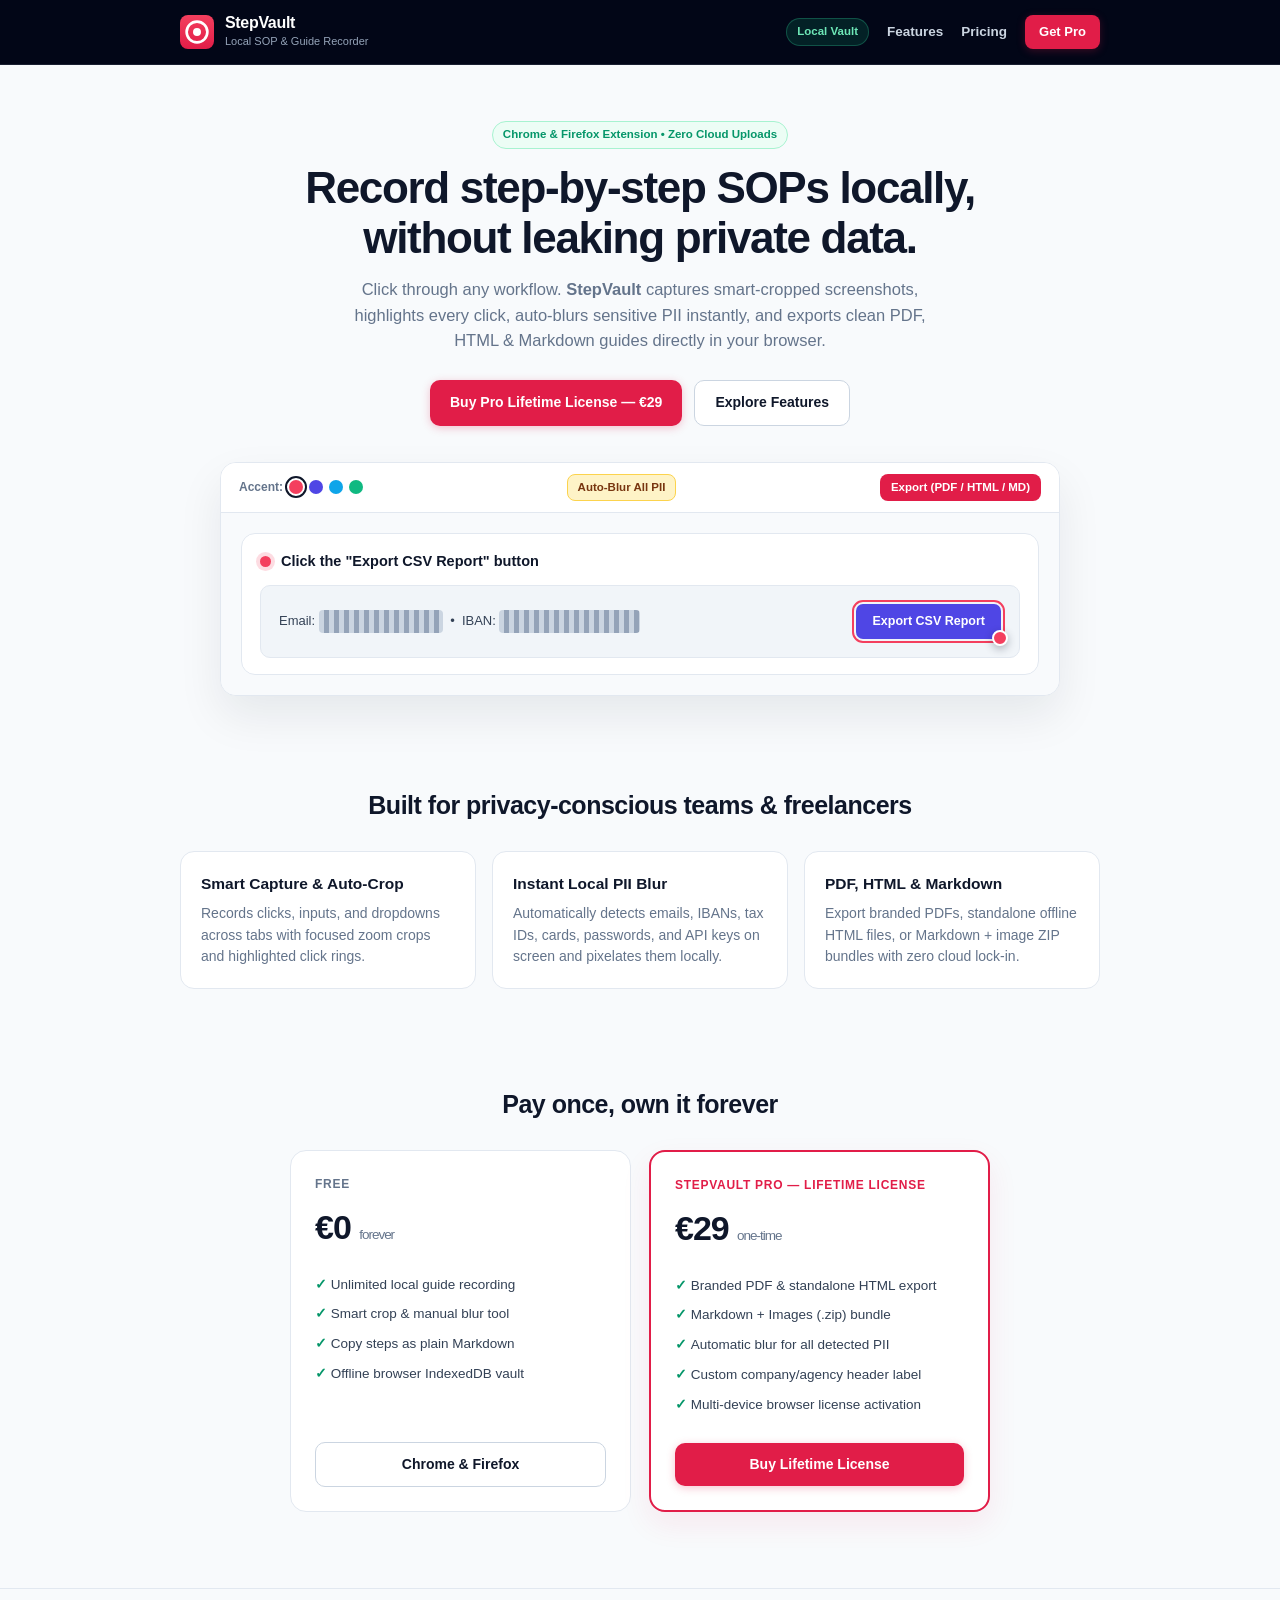
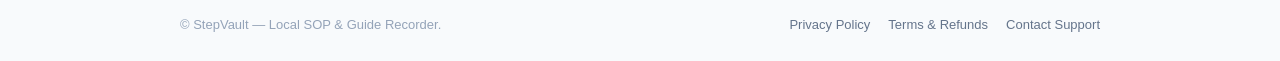
==== index.html @ 6ff238bf "update files and style" ====
<!doctype html>
<html lang="en">
<head>
  <meta charset="utf-8" />
  <meta name="viewport" content="width=device-width, initial-scale=1" />
  <title>StepVault — Local SOP &amp; Guide Recorder</title>
  <meta name="description" content="Record step-by-step guides &amp; SOPs locally. Auto-highlight clicks, instant PII blur redaction, and PDF, HTML &amp; Markdown export." />
  <link rel="icon" type="image/svg+xml" href="./assets/logo.svg" />
  <link rel="alternate icon" type="image/png" href="./assets/favicon.png" />
  <link rel="stylesheet" href="./styles.css" />
</head>
<body>
  <header class="site-header">
    <div class="container nav">
      <a href="./index.html" class="brand">
        <img src="./assets/logo.svg" alt="StepVault logo" class="brand-icon" />
        <div>
          <div class="brand-title">StepVault</div>
          <div class="brand-sub">Local SOP &amp; Guide Recorder</div>
        </div>
      </a>

      <nav class="nav-right">
        <span class="local-pill hide-mobile">Local Vault</span>
        <a href="#features" class="link hide-mobile">Features</a>
        <a href="#pricing" class="link">Pricing</a>
        <a href="https://buy.polar.sh/polar_cl_2rsAa7R232uoczY5hBs9cqjbtkQprgrgDu8nz12qWkz" target="_blank" rel="noopener noreferrer" class="btn btn-primary btn-sm">Get Pro</a>
      </nav>
    </div>
  </header>

  <main class="container">
    <section class="hero">
      <span class="local-pill local-pill-light">
        Chrome &amp; Firefox Extension • Zero Cloud Uploads
      </span>
      <h1>Record step-by-step SOPs locally, without leaking private data.</h1>
      <p class="subtitle">
        Click through any workflow. <strong>StepVault</strong> captures smart-cropped screenshots, highlights every click, auto-blurs sensitive PII instantly, and exports clean PDF, HTML &amp; Markdown guides directly in your browser.
      </p>
      <div class="cta-row">
        <a href="https://buy.polar.sh/polar_cl_2rsAa7R232uoczY5hBs9cqjbtkQprgrgDu8nz12qWkz" target="_blank" rel="noopener noreferrer" class="btn btn-primary">Buy Pro Lifetime License — €29</a>
        <a href="#features" class="btn btn-secondary">Explore Features</a>
      </div>

      <div class="editor-frame" aria-label="StepVault Local Guide Editor">
        <div class="editor-topbar">
          <div class="swatches">
            Accent:
            <span class="swatch swatch-rose active"></span>
            <span class="swatch swatch-indigo"></span>
            <span class="swatch swatch-sky"></span>
            <span class="swatch swatch-emerald"></span>
          </div>
          <span class="amber-pill">Auto-Blur All PII</span>
          <span class="export-chip">Export (PDF / HTML / MD)</span>
        </div>
        <div class="editor-canvas">
          <div class="step-card">
            <div class="step-head">
              <span class="step-badge" aria-hidden="true"></span>
              <span>Click the "Export CSV Report" button</span>
            </div>
            <div class="shot-box">
              <div class="shot-fields">
                Email: <span class="pixelated">mario.rossi@corp.it</span> &nbsp;•&nbsp;
                IBAN: <span class="pixelated">IT60X0542811101000</span>
              </div>
              <span class="target-btn">
                Export CSV Report
                <span class="click-dot" aria-hidden="true"></span>
              </span>
            </div>
          </div>
        </div>
      </div>
    </section>

    <section id="features" class="section">
      <h2 class="section-title">Built for privacy-conscious teams &amp; freelancers</h2>
      <div class="grid-3">
        <div class="card">
          <h3>Smart Capture &amp; Auto-Crop</h3>
          <p>Records clicks, inputs, and dropdowns across tabs with focused zoom crops and highlighted click rings.</p>
        </div>
        <div class="card">
          <h3>Instant Local PII Blur</h3>
          <p>Automatically detects emails, IBANs, tax IDs, cards, passwords, and API keys on screen and pixelates them locally.</p>
        </div>
        <div class="card">
          <h3>PDF, HTML &amp; Markdown</h3>
          <p>Export branded PDFs, standalone offline HTML files, or Markdown + image ZIP bundles with zero cloud lock-in.</p>
        </div>
      </div>
    </section>

    <section id="pricing" class="section">
      <h2 class="section-title">Pay once, own it forever</h2>
      <div class="pricing-grid">
        <div class="price-card">
          <div>
            <div class="tier">Free</div>
            <div class="amount">€0 <span>forever</span></div>
            <ul class="features-list">
              <li>Unlimited local guide recording</li>
              <li>Smart crop &amp; manual blur tool</li>
              <li>Copy steps as plain Markdown</li>
              <li>Offline browser IndexedDB vault</li>
            </ul>
          </div>
          <a href="#features" class="btn btn-secondary">Chrome &amp; Firefox</a>
        </div>

        <div class="price-card pro">
          <div>
            <div class="tier">StepVault Pro — Lifetime License</div>
            <div class="amount">€29 <span>one-time</span></div>
            <ul class="features-list">
              <li>Branded PDF &amp; standalone HTML export</li>
              <li>Markdown + Images (.zip) bundle</li>
              <li>Automatic blur for all detected PII</li>
              <li>Custom company/agency header label</li>
              <li>Multi-device browser license activation</li>
            </ul>
          </div>
          <a href="https://buy.polar.sh/polar_cl_2rsAa7R232uoczY5hBs9cqjbtkQprgrgDu8nz12qWkz" target="_blank" rel="noopener noreferrer" class="btn btn-primary">Buy Lifetime License</a>
        </div>
      </div>
    </section>
  </main>

  <footer class="site-footer">
    <div class="container footer-inner">
      <div>© StepVault — Local SOP &amp; Guide Recorder.</div>
      <div class="footer-links">
        <a href="./privacy.html">Privacy Policy</a>
        <a href="./terms.html">Terms &amp; Refunds</a>
        <a href="mailto:giuseppecaut57@gmail.com">Contact Support</a>
      </div>
    </div>
  </footer>
</body>
</html>
---- styles.css ----
:root {
  --slate-950: #020617;
  --slate-900: #0f172a;
  --slate-700: #334155;
  --slate-500: #64748b;
  --slate-400: #94a3b8;
  --slate-200: #e2e8f0;
  --slate-100: #f1f5f9;
  --slate-50: #f8fafc;
  --rose-500: #f43f5e;
  --rose-600: #e11d48;
  --rose-700: #be123c;
  --emerald-600: #059669;
}

* {
  box-sizing: border-box;
}

body {
  margin: 0;
  font-family: Inter, -apple-system, BlinkMacSystemFont, "Segoe UI", Roboto, sans-serif;
  background: var(--slate-50);
  color: var(--slate-900);
  line-height: 1.55;
  -webkit-font-smoothing: antialiased;
}

a {
  color: inherit;
}

.container {
  max-width: 960px;
  margin: 0 auto;
  padding: 0 20px;
}

.site-header {
  background: var(--slate-950);
  color: #ffffff;
  border-bottom: 1px solid rgba(148, 163, 184, 0.16);
  position: sticky;
  top: 0;
  z-index: 20;
}

.nav {
  display: flex;
  align-items: center;
  justify-content: space-between;
  height: 64px;
  gap: 12px;
}

.brand {
  display: flex;
  align-items: center;
  gap: 11px;
  text-decoration: none;
}

.brand-icon {
  width: 34px;
  height: 34px;
  flex-shrink: 0;
  display: block;
}

.brand-icon-sm {
  width: 28px;
  height: 28px;
  flex-shrink: 0;
  display: block;
}

.brand-title {
  font-weight: 800;
  font-size: 16px;
  letter-spacing: -0.02em;
  line-height: 1.15;
  color: #ffffff;
}

.brand-sub {
  font-size: 11px;
  color: var(--slate-400);
  font-weight: 500;
}

.nav-right {
  display: flex;
  align-items: center;
  gap: 18px;
  font-size: 13.5px;
  font-weight: 600;
}

.nav-right a.link {
  color: #cbd5e1;
  text-decoration: none;
}

.nav-right a.link:hover {
  color: #ffffff;
}

.local-pill {
  display: inline-flex;
  align-items: center;
  gap: 5px;
  border-radius: 999px;
  background: rgba(16, 185, 129, 0.15);
  color: #6ee7b7;
  border: 1px solid rgba(52, 211, 153, 0.28);
  padding: 4px 10px;
  font-size: 11.5px;
  font-weight: 700;
}

.local-pill-light {
  background: #ecfdf5;
  color: var(--emerald-600);
  border-color: #a7f3d0;
}

.btn {
  display: inline-flex;
  align-items: center;
  justify-content: center;
  gap: 8px;
  border-radius: 10px;
  padding: 11px 20px;
  font-size: 14px;
  font-weight: 700;
  text-decoration: none;
  transition: background 0.15s, border-color 0.15s;
}

.btn-primary {
  background: var(--rose-600);
  color: #ffffff;
  box-shadow: 0 2px 8px rgba(225, 29, 72, 0.25);
}

.btn-primary:hover {
  background: var(--rose-700);
}

.btn-secondary {
  background: #ffffff;
  color: var(--slate-900);
  border: 1px solid #cbd5e1;
}

.btn-secondary:hover {
  background: var(--slate-100);
}

.btn-sm {
  padding: 7px 14px;
  font-size: 13px;
  border-radius: 8px;
}

.hero {
  padding: 56px 0 42px;
  text-align: center;
}

.hero h1 {
  margin: 14px auto;
  max-width: 720px;
  font-size: clamp(29px, 4.5vw, 44px);
  line-height: 1.14;
  letter-spacing: -0.03em;
  font-weight: 850;
}

.subtitle {
  margin: 0 auto 26px;
  max-width: 610px;
  color: var(--slate-500);
  font-size: 16.5px;
}

.cta-row {
  display: flex;
  flex-wrap: wrap;
  gap: 12px;
  justify-content: center;
  margin-bottom: 36px;
}

.editor-frame {
  max-width: 840px;
  margin: 0 auto;
  background: #ffffff;
  border: 1px solid var(--slate-200);
  border-radius: 16px;
  box-shadow: 0 20px 45px rgba(15, 23, 42, 0.08);
  overflow: hidden;
  text-align: left;
}

.editor-topbar {
  display: flex;
  flex-wrap: wrap;
  align-items: center;
  justify-content: space-between;
  gap: 10px;
  padding: 11px 18px;
  border-bottom: 1px solid var(--slate-200);
  background: #ffffff;
  font-size: 12px;
}

.swatches {
  display: flex;
  align-items: center;
  gap: 6px;
  font-weight: 600;
  color: var(--slate-500);
}

.swatch {
  width: 14px;
  height: 14px;
  border-radius: 50%;
  display: inline-block;
}

.swatch-rose { background: #f43f5e; }
.swatch-indigo { background: #4f46e5; }
.swatch-sky { background: #0ea5e9; }
.swatch-emerald { background: #10b981; }

.swatch.active {
  outline: 2px solid var(--slate-900);
  outline-offset: 2px;
}

.amber-pill {
  background: #fef3c7;
  color: #78350f;
  border: 1px solid #fcd34d;
  border-radius: 8px;
  padding: 4px 10px;
  font-weight: 700;
  font-size: 11.5px;
}

.export-chip {
  background: var(--rose-600);
  color: #ffffff;
  border-radius: 8px;
  padding: 5px 11px;
  font-weight: 700;
  font-size: 11.5px;
}

.editor-canvas {
  background: var(--slate-50);
  padding: 20px;
}

.step-card {
  background: #ffffff;
  border: 1px solid var(--slate-200);
  border-radius: 14px;
  padding: 16px 18px;
}

.step-head {
  display: flex;
  align-items: center;
  gap: 10px;
  font-weight: 700;
  font-size: 14.5px;
  margin-bottom: 12px;
}

.step-badge {
  width: 11px;
  height: 11px;
  border-radius: 50%;
  background: var(--rose-500);
  box-shadow: 0 0 0 4px rgba(244, 63, 94, 0.18);
  display: inline-block;
  flex-shrink: 0;
}

.shot-box {
  position: relative;
  background: var(--slate-100);
  border: 1px solid var(--slate-200);
  border-radius: 10px;
  padding: 18px;
  display: flex;
  align-items: center;
  justify-content: space-between;
  gap: 14px;
  flex-wrap: wrap;
}

.shot-fields {
  font-size: 13px;
  color: var(--slate-700);
}

.pixelated {
  display: inline-block;
  background: repeating-linear-gradient(90deg, #cbd5e1 0 5px, #94a3b8 5px 10px);
  color: transparent;
  border-radius: 4px;
  padding: 1px 6px;
  user-select: none;
}

.target-btn {
  position: relative;
  background: #4f46e5;
  color: #ffffff;
  font-size: 12.5px;
  font-weight: 700;
  padding: 8px 16px;
  border-radius: 7px;
  outline: 2.5px solid var(--rose-500);
  outline-offset: 2px;
}

.click-dot {
  position: absolute;
  right: -7px;
  bottom: -7px;
  width: 16px;
  height: 16px;
  border-radius: 50%;
  background: var(--rose-500);
  border: 2.5px solid #ffffff;
  box-shadow: 0 3px 8px rgba(15, 23, 42, 0.3);
}

.section {
  padding: 48px 0;
}

.section-title {
  text-align: center;
  font-size: 25px;
  font-weight: 800;
  letter-spacing: -0.02em;
  margin: 0 0 26px;
}

.grid-3 {
  display: grid;
  grid-template-columns: repeat(auto-fit, minmax(250px, 1fr));
  gap: 16px;
}

.card {
  background: #ffffff;
  border: 1px solid var(--slate-200);
  border-radius: 14px;
  padding: 20px;
}

.card h3 {
  margin: 0 0 7px;
  font-size: 15.5px;
  font-weight: 750;
}

.card p {
  margin: 0;
  font-size: 14px;
  color: var(--slate-500);
}

.pricing-grid {
  display: grid;
  grid-template-columns: repeat(auto-fit, minmax(280px, 1fr));
  gap: 18px;
  max-width: 700px;
  margin: 0 auto;
}

.price-card {
  background: #ffffff;
  border: 1px solid var(--slate-200);
  border-radius: 16px;
  padding: 24px;
  display: flex;
  flex-direction: column;
  justify-content: space-between;
}

.price-card.pro {
  border: 2px solid var(--rose-600);
  box-shadow: 0 12px 30px rgba(225, 29, 72, 0.08);
}

.tier {
  font-size: 12px;
  font-weight: 800;
  text-transform: uppercase;
  letter-spacing: 0.06em;
  color: var(--slate-500);
}

.price-card.pro .tier {
  color: var(--rose-600);
}

.amount {
  font-size: 34px;
  font-weight: 850;
  margin: 8px 0 4px;
  letter-spacing: -0.03em;
}

.amount span {
  font-size: 13.5px;
  font-weight: 500;
  color: var(--slate-500);
}

.features-list {
  list-style: none;
  padding: 0;
  margin: 16px 0 22px;
  font-size: 13.5px;
  color: var(--slate-700);
}

.features-list li {
  padding: 4.5px 0;
}

.features-list li::before {
  content: "✓ ";
  color: var(--emerald-600);
  font-weight: 800;
}

.legal-header-inner {
  max-width: 720px;
  margin: 0 auto;
  padding: 14px 20px;
  display: flex;
  align-items: center;
}

.legal-brand {
  color: #ffffff;
  text-decoration: none;
  font-weight: 800;
  font-size: 15px;
  display: inline-flex;
  align-items: center;
  gap: 10px;
}

.legal-wrap {
  max-width: 720px;
  margin: 0 auto;
  padding: 40px 20px 60px;
  line-height: 1.65;
}

.legal-wrap h1 {
  font-size: 28px;
  margin-bottom: 6px;
}

.legal-wrap h2 {
  font-size: 17px;
  margin-top: 26px;
}

.legal-wrap p,
.legal-wrap li {
  font-size: 14.5px;
  color: var(--slate-700);
}

.accent-link {
  color: var(--rose-600);
}

.site-footer {
  border-top: 1px solid var(--slate-200);
  padding: 26px 0;
  margin-top: 28px;
  font-size: 13px;
  color: var(--slate-400);
}

.footer-inner {
  display: flex;
  flex-wrap: wrap;
  align-items: center;
  justify-content: space-between;
  gap: 12px;
}

.footer-links {
  display: flex;
  gap: 18px;
}

.footer-links a {
  text-decoration: none;
  color: var(--slate-500);
}

.footer-links a:hover {
  color: var(--slate-900);
}

@media (max-width: 560px) {
  .hide-mobile {
    display: none;
  }
}
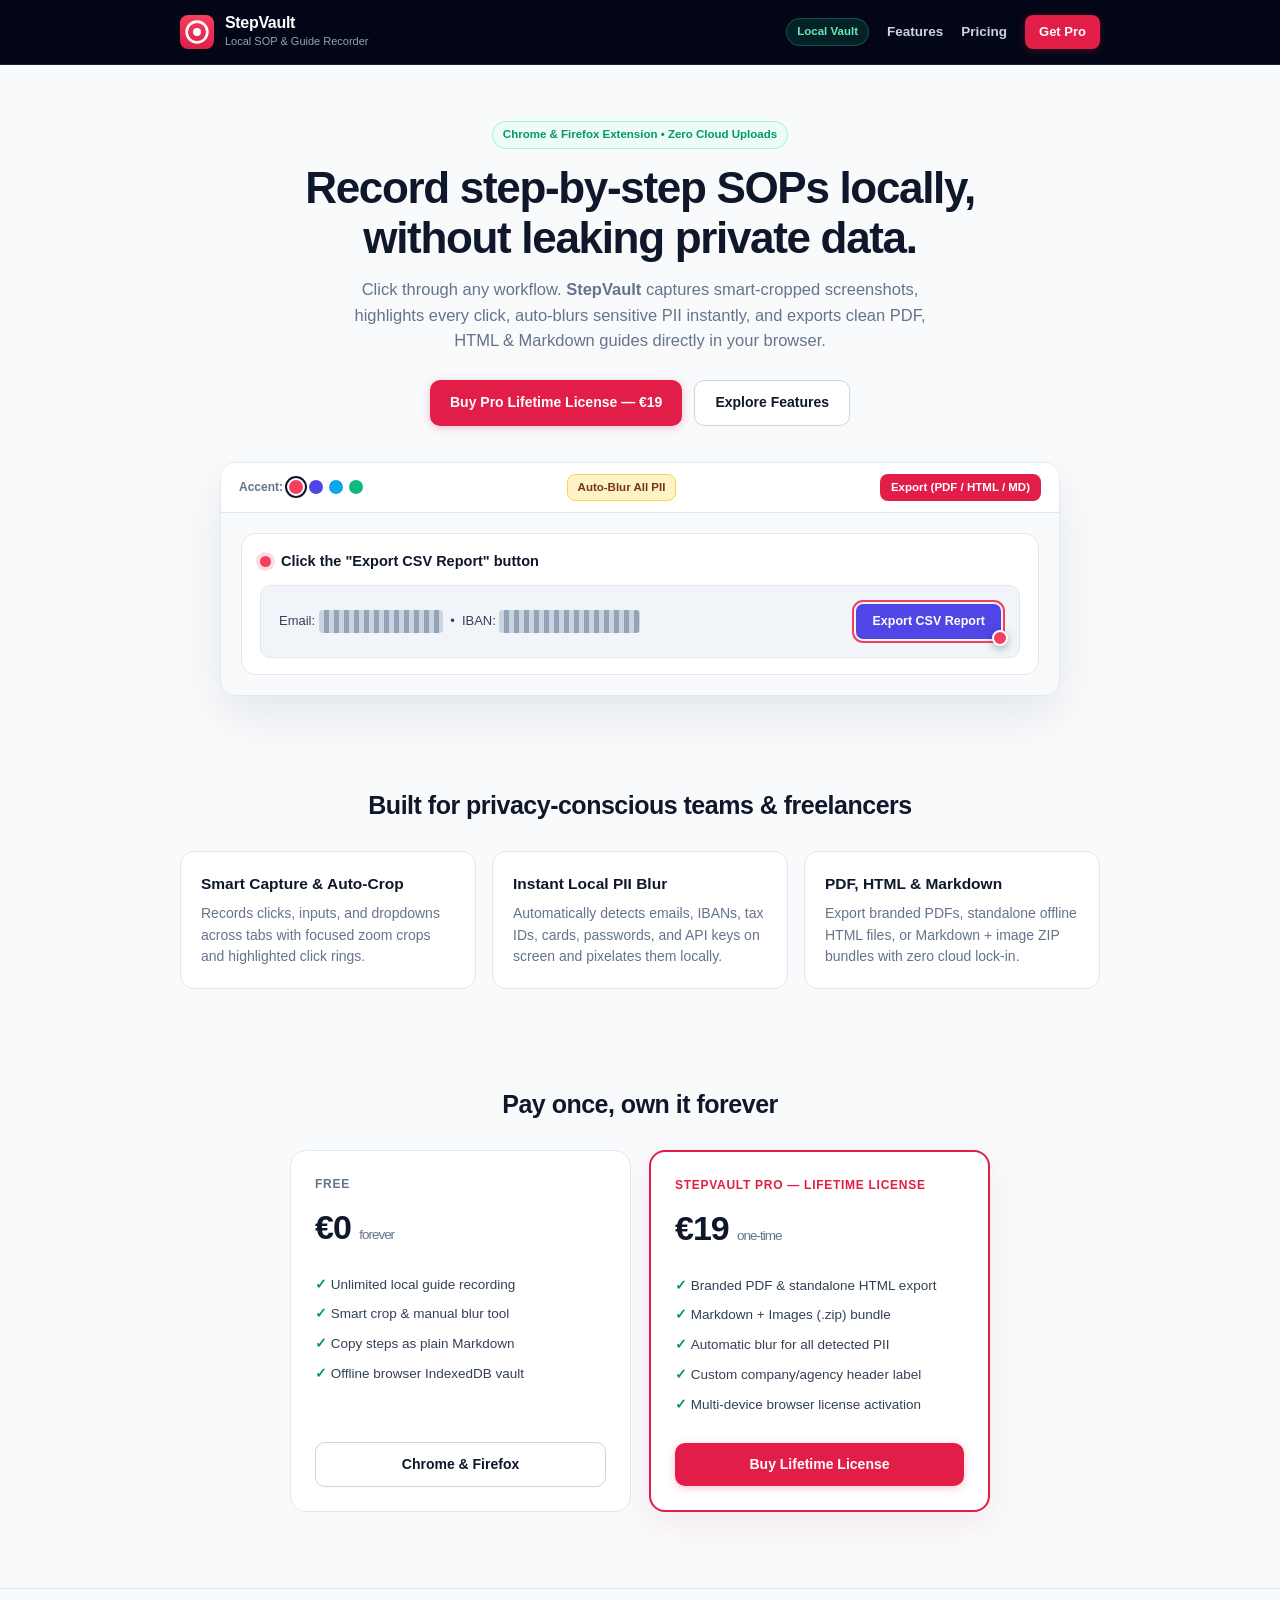
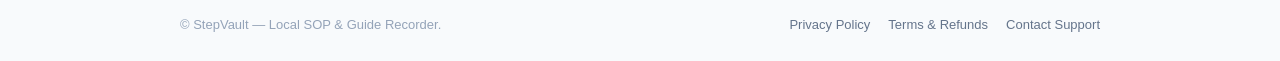
==== commit ec12acf4: "edits to the page" ====
--- a/index.html
+++ b/index.html
@@ -39,7 +39,7 @@
         Click through any workflow. <strong>StepVault</strong> captures smart-cropped screenshots, highlights every click, auto-blurs sensitive PII instantly, and exports clean PDF, HTML &amp; Markdown guides directly in your browser.
       </p>
       <div class="cta-row">
-        <a href="https://buy.polar.sh/polar_cl_2rsAa7R232uoczY5hBs9cqjbtkQprgrgDu8nz12qWkz" target="_blank" rel="noopener noreferrer" class="btn btn-primary">Buy Pro Lifetime License — €29</a>
+        <a href="https://buy.polar.sh/polar_cl_2rsAa7R232uoczY5hBs9cqjbtkQprgrgDu8nz12qWkz" target="_blank" rel="noopener noreferrer" class="btn btn-primary">Buy Pro Lifetime License — €19</a>
         <a href="#features" class="btn btn-secondary">Explore Features</a>
       </div>
 
@@ -114,7 +114,7 @@
         <div class="price-card pro">
           <div>
             <div class="tier">StepVault Pro — Lifetime License</div>
-            <div class="amount">€29 <span>one-time</span></div>
+            <div class="amount">€19 <span>one-time</span></div>
             <ul class="features-list">
               <li>Branded PDF &amp; standalone HTML export</li>
               <li>Markdown + Images (.zip) bundle</li>
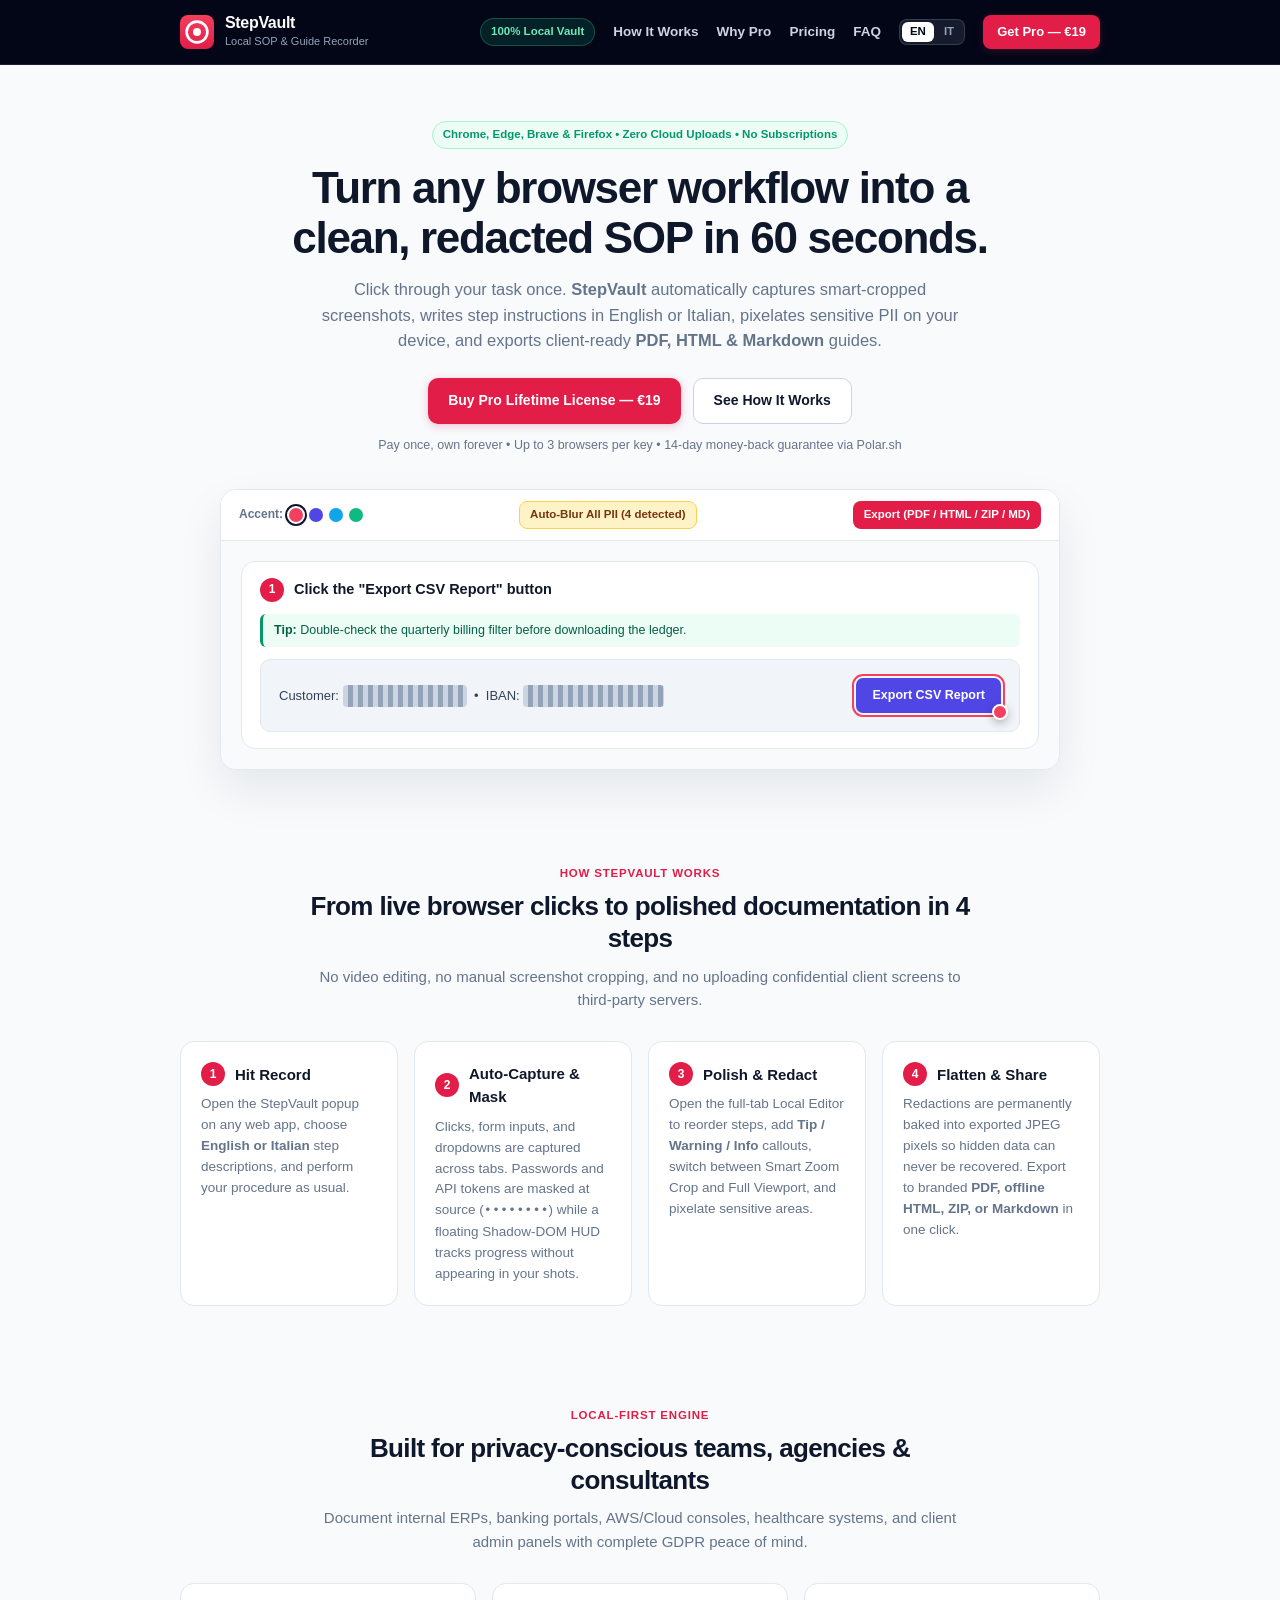
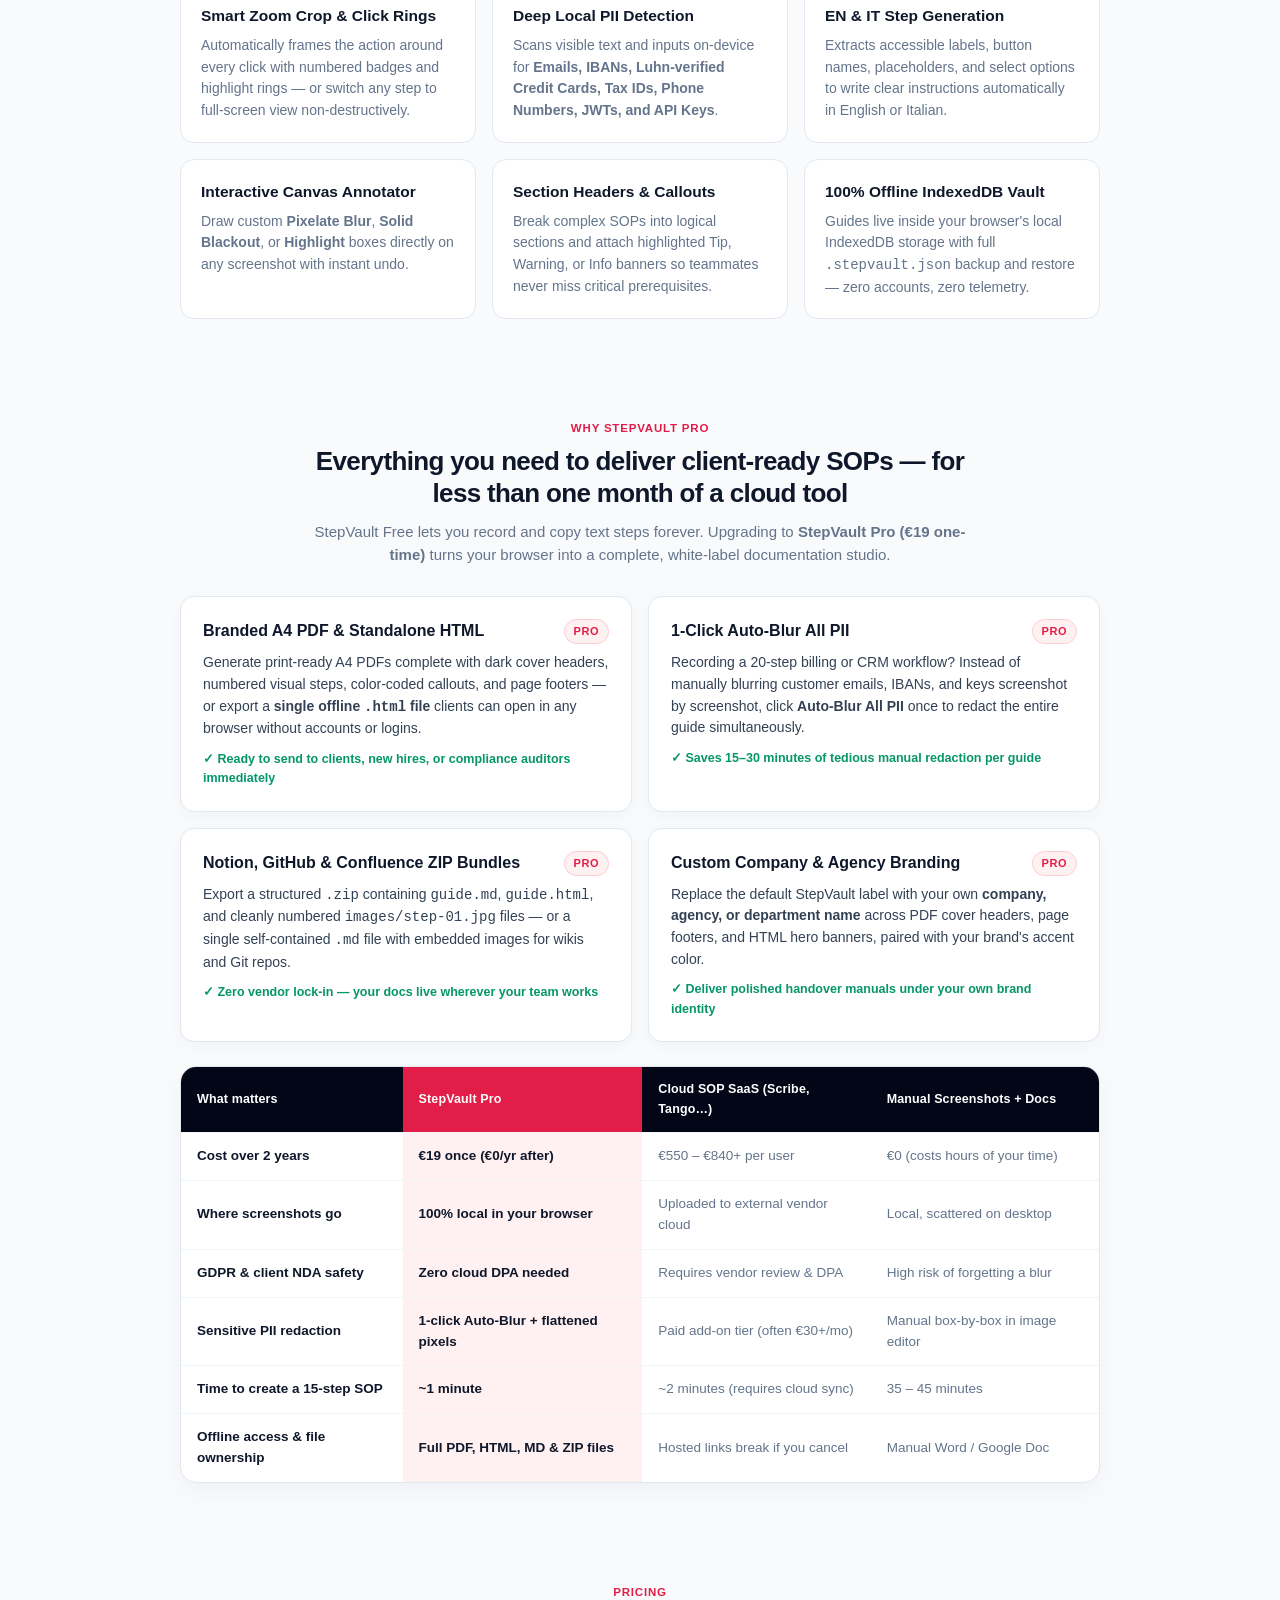
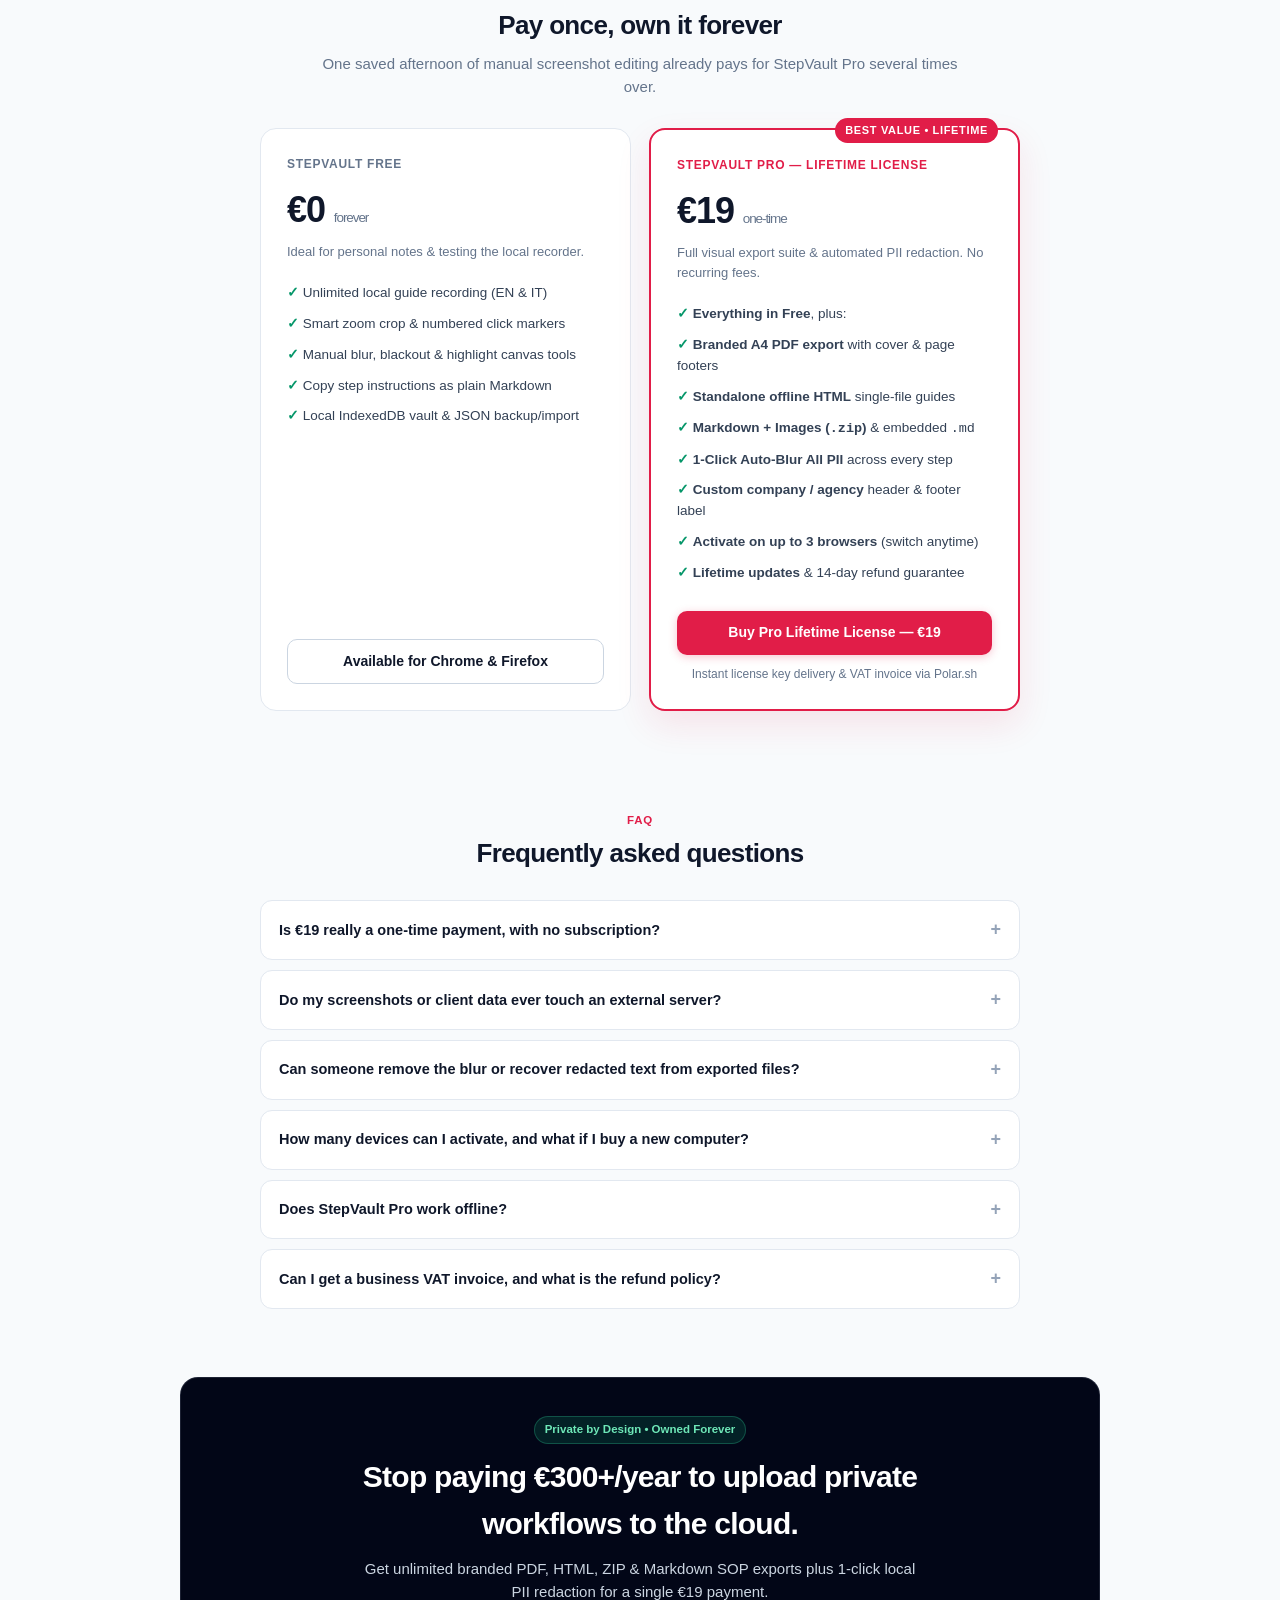
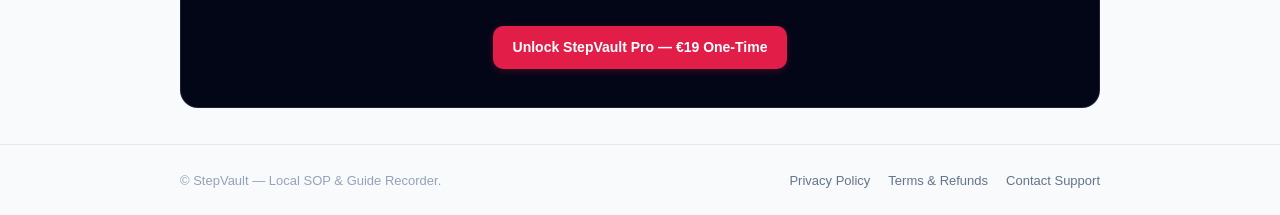
==== commit 537862a5: "added italian translation of the page" ====
--- a/index.html
+++ b/index.html
@@ -1,10 +1,10 @@
 <!doctype html>
-<html lang="en">
+<html lang="en" data-title-key="page_title_home">
 <head>
   <meta charset="utf-8" />
   <meta name="viewport" content="width=device-width, initial-scale=1" />
-  <title>StepVault — Local SOP &amp; Guide Recorder</title>
-  <meta name="description" content="Record step-by-step guides &amp; SOPs locally. Auto-highlight clicks, instant PII blur redaction, and PDF, HTML &amp; Markdown export." />
+  <title>StepVault — Local SOP &amp; Step-by-Step Guide Recorder</title>
+  <meta name="description" content="Record step-by-step SOPs &amp; visual guides 100% locally in Chrome &amp; Firefox. Smart zoom crops, 1-click PII pixelation, and branded PDF, HTML &amp; Markdown exports for €19 one-time." />
   <link rel="icon" type="image/svg+xml" href="./assets/logo.svg" />
   <link rel="alternate icon" type="image/png" href="./assets/favicon.png" />
   <link rel="stylesheet" href="./styles.css" />
@@ -16,54 +16,67 @@
         <img src="./assets/logo.svg" alt="StepVault logo" class="brand-icon" />
         <div>
           <div class="brand-title">StepVault</div>
-          <div class="brand-sub">Local SOP &amp; Guide Recorder</div>
+          <div class="brand-sub" data-i18n="brand_sub">Local SOP &amp; Guide Recorder</div>
         </div>
       </a>
 
       <nav class="nav-right">
-        <span class="local-pill hide-mobile">Local Vault</span>
-        <a href="#features" class="link hide-mobile">Features</a>
-        <a href="#pricing" class="link">Pricing</a>
-        <a href="https://buy.polar.sh/polar_cl_2rsAa7R232uoczY5hBs9cqjbtkQprgrgDu8nz12qWkz" target="_blank" rel="noopener noreferrer" class="btn btn-primary btn-sm">Get Pro</a>
+        <span class="local-pill hide-mobile" data-i18n="nav_pill">100% Local Vault</span>
+        <a href="#how-it-works" class="link hide-mobile" data-i18n="nav_how">How It Works</a>
+        <a href="#why-pro" class="link hide-mobile" data-i18n="nav_why_pro">Why Pro</a>
+        <a href="#pricing" class="link" data-i18n="nav_pricing">Pricing</a>
+        <a href="#faq" class="link hide-mobile" data-i18n="nav_faq">FAQ</a>
+        <div class="lang-switch" role="group" aria-label="Language">
+          <button type="button" class="lang-btn active" data-set-lang="en" aria-pressed="true">EN</button>
+          <button type="button" class="lang-btn" data-set-lang="it" aria-pressed="false">IT</button>
+        </div>
+        <a href="https://buy.polar.sh/polar_cl_2rsAa7R232uoczY5hBs9cqjbtkQprgrgDu8nz12qWkz" target="_blank" rel="noopener noreferrer" class="btn btn-primary btn-sm" data-i18n="nav_cta">Get Pro — €19</a>
       </nav>
     </div>
   </header>
 
   <main class="container">
+    <!-- Hero -->
     <section class="hero">
-      <span class="local-pill local-pill-light">
-        Chrome &amp; Firefox Extension • Zero Cloud Uploads
+      <span class="local-pill local-pill-light" data-i18n="hero_pill">
+        Chrome, Edge, Brave &amp; Firefox • Zero Cloud Uploads • No Subscriptions
       </span>
-      <h1>Record step-by-step SOPs locally, without leaking private data.</h1>
-      <p class="subtitle">
-        Click through any workflow. <strong>StepVault</strong> captures smart-cropped screenshots, highlights every click, auto-blurs sensitive PII instantly, and exports clean PDF, HTML &amp; Markdown guides directly in your browser.
+      <h1 data-i18n="hero_title">Turn any browser workflow into a clean, redacted SOP in 60 seconds.</h1>
+      <p class="subtitle" data-i18n-html="hero_subtitle">
+        Click through your task once. <strong>StepVault</strong> automatically captures smart-cropped screenshots, writes step instructions in English or Italian, pixelates sensitive PII on your device, and exports client-ready <strong>PDF, HTML &amp; Markdown</strong> guides.
       </p>
       <div class="cta-row">
-        <a href="https://buy.polar.sh/polar_cl_2rsAa7R232uoczY5hBs9cqjbtkQprgrgDu8nz12qWkz" target="_blank" rel="noopener noreferrer" class="btn btn-primary">Buy Pro Lifetime License — €19</a>
-        <a href="#features" class="btn btn-secondary">Explore Features</a>
-      </div>
-
-      <div class="editor-frame" aria-label="StepVault Local Guide Editor">
+        <a href="https://buy.polar.sh/polar_cl_2rsAa7R232uoczY5hBs9cqjbtkQprgrgDu8nz12qWkz" target="_blank" rel="noopener noreferrer" class="btn btn-primary" data-i18n="hero_cta_primary">Buy Pro Lifetime License — €19</a>
+        <a href="#how-it-works" class="btn btn-secondary" data-i18n="hero_cta_secondary">See How It Works</a>
+      </div>
+      <p class="hero-trust" data-i18n="hero_trust">
+        Pay once, own forever • Up to 3 browsers per key • 14-day money-back guarantee via Polar.sh
+      </p>
+
+      <div class="editor-frame" aria-label="StepVault Local Guide Editor Preview">
         <div class="editor-topbar">
           <div class="swatches">
-            Accent:
+            <span data-i18n="mock_accent">Accent:</span>
             <span class="swatch swatch-rose active"></span>
             <span class="swatch swatch-indigo"></span>
             <span class="swatch swatch-sky"></span>
             <span class="swatch swatch-emerald"></span>
           </div>
-          <span class="amber-pill">Auto-Blur All PII</span>
-          <span class="export-chip">Export (PDF / HTML / MD)</span>
+          <span class="amber-pill" data-i18n="mock_autoblur">Auto-Blur All PII (4 detected)</span>
+          <span class="export-chip" data-i18n="mock_export">Export (PDF / HTML / ZIP / MD)</span>
         </div>
         <div class="editor-canvas">
           <div class="step-card">
             <div class="step-head">
-              <span class="step-badge" aria-hidden="true"></span>
-              <span>Click the "Export CSV Report" button</span>
+              <span class="step-num-badge" aria-hidden="true">1</span>
+              <span data-i18n="mock_step_title">Click the "Export CSV Report" button</span>
+            </div>
+            <div class="step-callout-mini" data-i18n-html="mock_tip">
+              <strong>Tip:</strong> Double-check the quarterly billing filter before downloading the ledger.
             </div>
             <div class="shot-box">
               <div class="shot-fields">
-                Email: <span class="pixelated">mario.rossi@corp.it</span> &nbsp;•&nbsp;
+                <span data-i18n="mock_customer">Customer:</span> <span class="pixelated">mario.rossi@corp.it</span> &nbsp;•&nbsp;
                 IBAN: <span class="pixelated">IT60X0542811101000</span>
               </div>
               <span class="target-btn">
@@ -76,68 +89,334 @@
       </div>
     </section>
 
+    <!-- How It Works -->
+    <section id="how-it-works" class="section">
+      <div class="section-header">
+        <span class="section-eyebrow" data-i18n="how_eyebrow">How StepVault Works</span>
+        <h2 class="section-title" data-i18n="how_title">From live browser clicks to polished documentation in 4 steps</h2>
+        <p class="section-lead" data-i18n="how_lead">
+          No video editing, no manual screenshot cropping, and no uploading confidential client screens to third-party servers.
+        </p>
+      </div>
+
+      <div class="workflow-grid">
+        <div class="workflow-card">
+          <div class="workflow-step-top">
+            <span class="step-num-badge">1</span>
+            <h3 data-i18n="how_1_title">Hit Record</h3>
+          </div>
+          <p data-i18n-html="how_1_body">
+            Open the StepVault popup on any web app, choose <strong>English or Italian</strong> step descriptions, and perform your procedure as usual.
+          </p>
+        </div>
+
+        <div class="workflow-card">
+          <div class="workflow-step-top">
+            <span class="step-num-badge">2</span>
+            <h3 data-i18n="how_2_title">Auto-Capture &amp; Mask</h3>
+          </div>
+          <p data-i18n-html="how_2_body">
+            Clicks, form inputs, and dropdowns are captured across tabs. Passwords and API tokens are masked at source (<code>••••••••</code>) while a floating Shadow-DOM HUD tracks progress without appearing in your shots.
+          </p>
+        </div>
+
+        <div class="workflow-card">
+          <div class="workflow-step-top">
+            <span class="step-num-badge">3</span>
+            <h3 data-i18n="how_3_title">Polish &amp; Redact</h3>
+          </div>
+          <p data-i18n-html="how_3_body">
+            Open the full-tab Local Editor to reorder steps, add <strong>Tip / Warning / Info</strong> callouts, switch between Smart Zoom Crop and Full Viewport, and pixelate sensitive areas.
+          </p>
+        </div>
+
+        <div class="workflow-card">
+          <div class="workflow-step-top">
+            <span class="step-num-badge">4</span>
+            <h3 data-i18n="how_4_title">Flatten &amp; Share</h3>
+          </div>
+          <p data-i18n-html="how_4_body">
+            Redactions are permanently baked into exported JPEG pixels so hidden data can never be recovered. Export to branded <strong>PDF, offline HTML, ZIP, or Markdown</strong> in one click.
+          </p>
+        </div>
+      </div>
+    </section>
+
+    <!-- Core Architecture & Features -->
     <section id="features" class="section">
-      <h2 class="section-title">Built for privacy-conscious teams &amp; freelancers</h2>
+      <div class="section-header">
+        <span class="section-eyebrow" data-i18n="feat_eyebrow">Local-First Engine</span>
+        <h2 class="section-title" data-i18n="feat_title">Built for privacy-conscious teams, agencies &amp; consultants</h2>
+        <p class="section-lead" data-i18n="feat_lead">
+          Document internal ERPs, banking portals, AWS/Cloud consoles, healthcare systems, and client admin panels with complete GDPR peace of mind.
+        </p>
+      </div>
+
       <div class="grid-3">
         <div class="card">
-          <h3>Smart Capture &amp; Auto-Crop</h3>
-          <p>Records clicks, inputs, and dropdowns across tabs with focused zoom crops and highlighted click rings.</p>
-        </div>
-        <div class="card">
-          <h3>Instant Local PII Blur</h3>
-          <p>Automatically detects emails, IBANs, tax IDs, cards, passwords, and API keys on screen and pixelates them locally.</p>
-        </div>
-        <div class="card">
-          <h3>PDF, HTML &amp; Markdown</h3>
-          <p>Export branded PDFs, standalone offline HTML files, or Markdown + image ZIP bundles with zero cloud lock-in.</p>
-        </div>
-      </div>
-    </section>
-
+          <h3 data-i18n="feat_1_title">Smart Zoom Crop &amp; Click Rings</h3>
+          <p data-i18n="feat_1_body">Automatically frames the action around every click with numbered badges and highlight rings — or switch any step to full-screen view non-destructively.</p>
+        </div>
+        <div class="card">
+          <h3 data-i18n="feat_2_title">Deep Local PII Detection</h3>
+          <p data-i18n-html="feat_2_body">Scans visible text and inputs on-device for <strong>Emails, IBANs, Luhn-verified Credit Cards, Tax IDs, Phone Numbers, JWTs, and API Keys</strong>.</p>
+        </div>
+        <div class="card">
+          <h3 data-i18n="feat_3_title">EN &amp; IT Step Generation</h3>
+          <p data-i18n="feat_3_body">Extracts accessible labels, button names, placeholders, and select options to write clear instructions automatically in English or Italian.</p>
+        </div>
+        <div class="card">
+          <h3 data-i18n="feat_4_title">Interactive Canvas Annotator</h3>
+          <p data-i18n-html="feat_4_body">Draw custom <strong>Pixelate Blur</strong>, <strong>Solid Blackout</strong>, or <strong>Highlight</strong> boxes directly on any screenshot with instant undo.</p>
+        </div>
+        <div class="card">
+          <h3 data-i18n="feat_5_title">Section Headers &amp; Callouts</h3>
+          <p data-i18n="feat_5_body">Break complex SOPs into logical sections and attach highlighted Tip, Warning, or Info banners so teammates never miss critical prerequisites.</p>
+        </div>
+        <div class="card">
+          <h3 data-i18n="feat_6_title">100% Offline IndexedDB Vault</h3>
+          <p data-i18n-html="feat_6_body">Guides live inside your browser's local IndexedDB storage with full <code>.stepvault.json</code> backup and restore — zero accounts, zero telemetry.</p>
+        </div>
+      </div>
+    </section>
+
+    <!-- Why Upgrade to Pro -->
+    <section id="why-pro" class="section">
+      <div class="section-header">
+        <span class="section-eyebrow" data-i18n="pro_eyebrow">Why StepVault Pro</span>
+        <h2 class="section-title" data-i18n="pro_title">Everything you need to deliver client-ready SOPs — for less than one month of a cloud tool</h2>
+        <p class="section-lead" data-i18n-html="pro_lead">
+          StepVault Free lets you record and copy text steps forever. Upgrading to <strong>StepVault Pro (€19 one-time)</strong> turns your browser into a complete, white-label documentation studio.
+        </p>
+      </div>
+
+      <div class="grid-2">
+        <div class="pro-spotlight-card">
+          <div class="pro-spotlight-head">
+            <h3 data-i18n="pro_1_title">Branded A4 PDF &amp; Standalone HTML</h3>
+            <span class="pro-pill">Pro</span>
+          </div>
+          <p data-i18n-html="pro_1_body">
+            Generate print-ready A4 PDFs complete with dark cover headers, numbered visual steps, color-coded callouts, and page footers — or export a <strong>single offline <code>.html</code> file</strong> clients can open in any browser without accounts or logins.
+          </p>
+          <div class="pro-benefit-note" data-i18n="pro_1_note">✓ Ready to send to clients, new hires, or compliance auditors immediately</div>
+        </div>
+
+        <div class="pro-spotlight-card">
+          <div class="pro-spotlight-head">
+            <h3 data-i18n="pro_2_title">1-Click Auto-Blur All PII</h3>
+            <span class="pro-pill">Pro</span>
+          </div>
+          <p data-i18n-html="pro_2_body">
+            Recording a 20-step billing or CRM workflow? Instead of manually blurring customer emails, IBANs, and keys screenshot by screenshot, click <strong>Auto-Blur All PII</strong> once to redact the entire guide simultaneously.
+          </p>
+          <div class="pro-benefit-note" data-i18n="pro_2_note">✓ Saves 15–30 minutes of tedious manual redaction per guide</div>
+        </div>
+
+        <div class="pro-spotlight-card">
+          <div class="pro-spotlight-head">
+            <h3 data-i18n="pro_3_title">Notion, GitHub &amp; Confluence ZIP Bundles</h3>
+            <span class="pro-pill">Pro</span>
+          </div>
+          <p data-i18n-html="pro_3_body">
+            Export a structured <code>.zip</code> containing <code>guide.md</code>, <code>guide.html</code>, and cleanly numbered <code>images/step-01.jpg</code> files — or a single self-contained <code>.md</code> file with embedded images for wikis and Git repos.
+          </p>
+          <div class="pro-benefit-note" data-i18n="pro_3_note">✓ Zero vendor lock-in — your docs live wherever your team works</div>
+        </div>
+
+        <div class="pro-spotlight-card">
+          <div class="pro-spotlight-head">
+            <h3 data-i18n="pro_4_title">Custom Company &amp; Agency Branding</h3>
+            <span class="pro-pill">Pro</span>
+          </div>
+          <p data-i18n-html="pro_4_body">
+            Replace the default StepVault label with your own <strong>company, agency, or department name</strong> across PDF cover headers, page footers, and HTML hero banners, paired with your brand's accent color.
+          </p>
+          <div class="pro-benefit-note" data-i18n="pro_4_note">✓ Deliver polished handover manuals under your own brand identity</div>
+        </div>
+      </div>
+
+      <!-- Comparison Table -->
+      <div class="compare-wrap" aria-label="Comparison between StepVault Pro, Cloud SOP Subscriptions, and Manual Screenshots">
+        <table class="compare-table">
+          <thead>
+            <tr>
+              <th data-i18n="cmp_col_1">What matters</th>
+              <th class="col-highlight" data-i18n="cmp_col_2">StepVault Pro</th>
+              <th data-i18n="cmp_col_3">Cloud SOP SaaS (Scribe, Tango…)</th>
+              <th data-i18n="cmp_col_4">Manual Screenshots + Docs</th>
+            </tr>
+          </thead>
+          <tbody>
+            <tr>
+              <td data-i18n-html="cmp_r1_c1"><strong>Cost over 2 years</strong></td>
+              <td class="col-highlight" data-i18n="cmp_r1_c2">€19 once (€0/yr after)</td>
+              <td class="muted" data-i18n="cmp_r1_c3">€550 – €840+ per user</td>
+              <td class="muted" data-i18n="cmp_r1_c4">€0 (costs hours of your time)</td>
+            </tr>
+            <tr>
+              <td data-i18n-html="cmp_r2_c1"><strong>Where screenshots go</strong></td>
+              <td class="col-highlight" data-i18n="cmp_r2_c2">100% local in your browser</td>
+              <td class="muted" data-i18n="cmp_r2_c3">Uploaded to external vendor cloud</td>
+              <td class="muted" data-i18n="cmp_r2_c4">Local, scattered on desktop</td>
+            </tr>
+            <tr>
+              <td data-i18n-html="cmp_r3_c1"><strong>GDPR &amp; client NDA safety</strong></td>
+              <td class="col-highlight" data-i18n="cmp_r3_c2">Zero cloud DPA needed</td>
+              <td class="muted" data-i18n="cmp_r3_c3">Requires vendor review &amp; DPA</td>
+              <td class="muted" data-i18n="cmp_r3_c4">High risk of forgetting a blur</td>
+            </tr>
+            <tr>
+              <td data-i18n-html="cmp_r4_c1"><strong>Sensitive PII redaction</strong></td>
+              <td class="col-highlight" data-i18n="cmp_r4_c2">1-click Auto-Blur + flattened pixels</td>
+              <td class="muted" data-i18n="cmp_r4_c3">Paid add-on tier (often €30+/mo)</td>
+              <td class="muted" data-i18n="cmp_r4_c4">Manual box-by-box in image editor</td>
+            </tr>
+            <tr>
+              <td data-i18n-html="cmp_r5_c1"><strong>Time to create a 15-step SOP</strong></td>
+              <td class="col-highlight" data-i18n="cmp_r5_c2">~1 minute</td>
+              <td class="muted" data-i18n="cmp_r5_c3">~2 minutes (requires cloud sync)</td>
+              <td class="muted" data-i18n="cmp_r5_c4">35 – 45 minutes</td>
+            </tr>
+            <tr>
+              <td data-i18n-html="cmp_r6_c1"><strong>Offline access &amp; file ownership</strong></td>
+              <td class="col-highlight" data-i18n="cmp_r6_c2">Full PDF, HTML, MD &amp; ZIP files</td>
+              <td class="muted" data-i18n="cmp_r6_c3">Hosted links break if you cancel</td>
+              <td class="muted" data-i18n="cmp_r6_c4">Manual Word / Google Doc</td>
+            </tr>
+          </tbody>
+        </table>
+      </div>
+    </section>
+
+    <!-- Pricing -->
     <section id="pricing" class="section">
-      <h2 class="section-title">Pay once, own it forever</h2>
+      <div class="section-header">
+        <span class="section-eyebrow" data-i18n="price_eyebrow">Pricing</span>
+        <h2 class="section-title" data-i18n="price_title">Pay once, own it forever</h2>
+        <p class="section-lead" data-i18n="price_lead">
+          One saved afternoon of manual screenshot editing already pays for StepVault Pro several times over.
+        </p>
+      </div>
+
       <div class="pricing-grid">
         <div class="price-card">
           <div>
-            <div class="tier">Free</div>
-            <div class="amount">€0 <span>forever</span></div>
+            <div class="tier" data-i18n="free_tier">StepVault Free</div>
+            <div class="amount" data-i18n-html="free_amount">€0 <span>forever</span></div>
+            <p class="tier-desc" data-i18n="free_desc">Ideal for personal notes &amp; testing the local recorder.</p>
             <ul class="features-list">
-              <li>Unlimited local guide recording</li>
-              <li>Smart crop &amp; manual blur tool</li>
-              <li>Copy steps as plain Markdown</li>
-              <li>Offline browser IndexedDB vault</li>
+              <li data-i18n="free_f1">Unlimited local guide recording (EN &amp; IT)</li>
+              <li data-i18n="free_f2">Smart zoom crop &amp; numbered click markers</li>
+              <li data-i18n="free_f3">Manual blur, blackout &amp; highlight canvas tools</li>
+              <li data-i18n="free_f4">Copy step instructions as plain Markdown</li>
+              <li data-i18n="free_f5">Local IndexedDB vault &amp; JSON backup/import</li>
             </ul>
           </div>
-          <a href="#features" class="btn btn-secondary">Chrome &amp; Firefox</a>
+          <a href="#how-it-works" class="btn btn-secondary" data-i18n="free_btn">Available for Chrome &amp; Firefox</a>
         </div>
 
         <div class="price-card pro">
+          <span class="popular-badge" data-i18n="pro_popular">Best Value • Lifetime</span>
           <div>
-            <div class="tier">StepVault Pro — Lifetime License</div>
-            <div class="amount">€19 <span>one-time</span></div>
+            <div class="tier" data-i18n="pro_tier">StepVault Pro — Lifetime License</div>
+            <div class="amount" data-i18n-html="pro_amount">€19 <span>one-time</span></div>
+            <p class="tier-desc" data-i18n="pro_desc">Full visual export suite &amp; automated PII redaction. No recurring fees.</p>
             <ul class="features-list">
-              <li>Branded PDF &amp; standalone HTML export</li>
-              <li>Markdown + Images (.zip) bundle</li>
-              <li>Automatic blur for all detected PII</li>
-              <li>Custom company/agency header label</li>
-              <li>Multi-device browser license activation</li>
+              <li data-i18n-html="pro_f1"><strong>Everything in Free</strong>, plus:</li>
+              <li data-i18n-html="pro_f2"><strong>Branded A4 PDF export</strong> with cover &amp; page footers</li>
+              <li data-i18n-html="pro_f3"><strong>Standalone offline HTML</strong> single-file guides</li>
+              <li data-i18n-html="pro_f4"><strong>Markdown + Images (<code>.zip</code>)</strong> &amp; embedded <code>.md</code></li>
+              <li data-i18n-html="pro_f5"><strong>1-Click Auto-Blur All PII</strong> across every step</li>
+              <li data-i18n-html="pro_f6"><strong>Custom company / agency</strong> header &amp; footer label</li>
+              <li data-i18n-html="pro_f7"><strong>Activate on up to 3 browsers</strong> (switch anytime)</li>
+              <li data-i18n-html="pro_f8"><strong>Lifetime updates</strong> &amp; 14-day refund guarantee</li>
             </ul>
           </div>
-          <a href="https://buy.polar.sh/polar_cl_2rsAa7R232uoczY5hBs9cqjbtkQprgrgDu8nz12qWkz" target="_blank" rel="noopener noreferrer" class="btn btn-primary">Buy Lifetime License</a>
-        </div>
+          <div>
+            <a href="https://buy.polar.sh/polar_cl_2rsAa7R232uoczY5hBs9cqjbtkQprgrgDu8nz12qWkz" target="_blank" rel="noopener noreferrer" class="btn btn-primary" style="width: 100%;" data-i18n="pro_btn">Buy Pro Lifetime License — €19</a>
+            <p class="price-footnote" data-i18n="pro_footnote">Instant license key delivery &amp; VAT invoice via Polar.sh</p>
+          </div>
+        </div>
+      </div>
+    </section>
+
+    <!-- FAQ -->
+    <section id="faq" class="section">
+      <div class="section-header">
+        <span class="section-eyebrow" data-i18n="faq_eyebrow">FAQ</span>
+        <h2 class="section-title" data-i18n="faq_title">Frequently asked questions</h2>
+      </div>
+
+      <div class="faq-list">
+        <details class="faq-item">
+          <summary data-i18n="faq_q1">Is €19 really a one-time payment, with no subscription?</summary>
+          <p data-i18n="faq_a1">
+            Yes. You pay €19 once and receive a permanent Lifetime License key. There are no monthly renewals, per-guide limits, or cloud storage fees — because all processing runs on your own machine.
+          </p>
+        </details>
+
+        <details class="faq-item">
+          <summary data-i18n="faq_q2">Do my screenshots or client data ever touch an external server?</summary>
+          <p data-i18n="faq_a2">
+            Never. Screenshots, DOM labels, PII scans, and PDF/HTML/ZIP exports are processed 100% locally inside your browser and stored in local IndexedDB. The only network request StepVault ever makes is verifying your license key string with Polar.sh.
+          </p>
+        </details>
+
+        <details class="faq-item">
+          <summary data-i18n="faq_q3">Can someone remove the blur or recover redacted text from exported files?</summary>
+          <p data-i18n="faq_a3">
+            No. Before exporting to PDF, HTML, Markdown, or ZIP, StepVault permanently flattens pixelation and solid blackout boxes directly into the JPEG image bitmap. The underlying sensitive pixels are overwritten and cannot be reversed.
+          </p>
+        </details>
+
+        <details class="faq-item">
+          <summary data-i18n="faq_q4">How many devices can I activate, and what if I buy a new computer?</summary>
+          <p data-i18n-html="faq_a4">
+            Each Pro license key lets you activate up to <strong>3 browser instances simultaneously</strong> (for example, work desktop, laptop, and Firefox). You can click <em>"Deactivate on this browser"</em> anytime inside the extension to free up a slot for a new machine, and your key remains valid for life.
+          </p>
+        </details>
+
+        <details class="faq-item">
+          <summary data-i18n="faq_q5">Does StepVault Pro work offline?</summary>
+          <p data-i18n="faq_a5">
+            Yes. Recording, smart cropping, PII detection, editing, and exporting all work completely offline. Once your license is activated, StepVault keeps Pro unlocked during offline travel or isolated network sessions.
+          </p>
+        </details>
+
+        <details class="faq-item">
+          <summary data-i18n="faq_q6">Can I get a business VAT invoice, and what is the refund policy?</summary>
+          <p data-i18n-html="faq_a6">
+            Checkout is handled by <strong>Polar.sh</strong> (our Merchant of Record), which automatically provides tax/VAT-compliant invoices for companies and freelancers worldwide. If StepVault Pro doesn't fit your workflow, email us within <strong>14 days of purchase</strong> for a full refund.
+          </p>
+        </details>
+      </div>
+    </section>
+
+    <!-- Bottom Closing CTA -->
+    <section class="cta-banner">
+      <span class="local-pill" data-i18n="banner_pill">Private by Design • Owned Forever</span>
+      <h2 data-i18n="banner_title">Stop paying €300+/year to upload private workflows to the cloud.</h2>
+      <p data-i18n="banner_body">
+        Get unlimited branded PDF, HTML, ZIP &amp; Markdown SOP exports plus 1-click local PII redaction for a single €19 payment.
+      </p>
+      <div class="cta-row" style="margin-bottom: 0;">
+        <a href="https://buy.polar.sh/polar_cl_2rsAa7R232uoczY5hBs9cqjbtkQprgrgDu8nz12qWkz" target="_blank" rel="noopener noreferrer" class="btn btn-primary" data-i18n="banner_cta">Unlock StepVault Pro — €19 One-Time</a>
       </div>
     </section>
   </main>
 
   <footer class="site-footer">
     <div class="container footer-inner">
-      <div>© StepVault — Local SOP &amp; Guide Recorder.</div>
+      <div data-i18n="footer_copy">© StepVault — Local SOP &amp; Guide Recorder.</div>
       <div class="footer-links">
-        <a href="./privacy.html">Privacy Policy</a>
-        <a href="./terms.html">Terms &amp; Refunds</a>
-        <a href="mailto:giuseppecaut57@gmail.com">Contact Support</a>
+        <a href="./privacy.html" data-i18n="footer_privacy">Privacy Policy</a>
+        <a href="./terms.html" data-i18n="footer_terms">Terms &amp; Refunds</a>
+        <a href="mailto:giuseppecaut57@gmail.com" data-i18n="footer_support">Contact Support</a>
       </div>
     </div>
   </footer>
+
+  <script src="./i18n.js"></script>
 </body>
 </html>
--- a/styles.css
+++ b/styles.css
@@ -1,6 +1,7 @@
 :root {
   --slate-950: #020617;
   --slate-900: #0f172a;
+  --slate-800: #1e293b;
   --slate-700: #334155;
   --slate-500: #64748b;
   --slate-400: #94a3b8;
@@ -10,11 +11,18 @@
   --rose-500: #f43f5e;
   --rose-600: #e11d48;
   --rose-700: #be123c;
+  --rose-50: #fff1f2;
+  --rose-200: #fecdd3;
   --emerald-600: #059669;
+  --emerald-50: #ecfdf5;
 }
 
 * {
   box-sizing: border-box;
+}
+
+html {
+  scroll-behavior: smooth;
 }
 
 body {
@@ -103,6 +111,40 @@
 
 .nav-right a.link:hover {
   color: #ffffff;
+}
+
+.lang-switch {
+  display: inline-flex;
+  align-items: center;
+  background: rgba(148, 163, 184, 0.14);
+  border: 1px solid rgba(148, 163, 184, 0.24);
+  border-radius: 8px;
+  padding: 2px;
+  gap: 2px;
+}
+
+.lang-btn {
+  appearance: none;
+  border: none;
+  background: transparent;
+  color: #94a3b8;
+  font-family: inherit;
+  font-size: 11.5px;
+  font-weight: 800;
+  padding: 4px 8px;
+  border-radius: 6px;
+  cursor: pointer;
+  line-height: 1;
+  transition: background 0.15s, color 0.15s;
+}
+
+.lang-btn:hover {
+  color: #ffffff;
+}
+
+.lang-btn.active {
+  background: #ffffff;
+  color: var(--slate-950);
 }
 
 .local-pill {
@@ -119,9 +161,24 @@
 }
 
 .local-pill-light {
-  background: #ecfdf5;
+  background: var(--emerald-50);
   color: var(--emerald-600);
   border-color: #a7f3d0;
+}
+
+.pro-pill {
+  display: inline-flex;
+  align-items: center;
+  gap: 5px;
+  border-radius: 999px;
+  background: var(--rose-50);
+  color: var(--rose-600);
+  border: 1px solid var(--rose-200);
+  padding: 3px 9px;
+  font-size: 11px;
+  font-weight: 800;
+  text-transform: uppercase;
+  letter-spacing: 0.05em;
 }
 
 .btn {
@@ -134,7 +191,7 @@
   font-size: 14px;
   font-weight: 700;
   text-decoration: none;
-  transition: background 0.15s, border-color 0.15s;
+  transition: background 0.15s, border-color 0.15s, transform 0.1s;
 }
 
 .btn-primary {
@@ -170,7 +227,7 @@
 
 .hero h1 {
   margin: 14px auto;
-  max-width: 720px;
+  max-width: 740px;
   font-size: clamp(29px, 4.5vw, 44px);
   line-height: 1.14;
   letter-spacing: -0.03em;
@@ -178,8 +235,8 @@
 }
 
 .subtitle {
-  margin: 0 auto 26px;
-  max-width: 610px;
+  margin: 0 auto 24px;
+  max-width: 640px;
   color: var(--slate-500);
   font-size: 16.5px;
 }
@@ -189,7 +246,14 @@
   flex-wrap: wrap;
   gap: 12px;
   justify-content: center;
-  margin-bottom: 36px;
+  margin-bottom: 12px;
+}
+
+.hero-trust {
+  font-size: 12.5px;
+  color: var(--slate-500);
+  margin: 0 auto 34px;
+  font-weight: 500;
 }
 
 .editor-frame {
@@ -262,6 +326,9 @@
 .editor-canvas {
   background: var(--slate-50);
   padding: 20px;
+  display: flex;
+  flex-direction: column;
+  gap: 12px;
 }
 
 .step-card {
@@ -288,6 +355,31 @@
   box-shadow: 0 0 0 4px rgba(244, 63, 94, 0.18);
   display: inline-block;
   flex-shrink: 0;
+}
+
+.step-num-badge {
+  width: 24px;
+  height: 24px;
+  border-radius: 50%;
+  background: var(--rose-600);
+  color: #ffffff;
+  font-size: 12px;
+  font-weight: 800;
+  display: inline-flex;
+  align-items: center;
+  justify-content: center;
+  flex-shrink: 0;
+}
+
+.step-callout-mini {
+  background: var(--emerald-50);
+  border-left: 3px solid var(--emerald-600);
+  color: #065f46;
+  font-size: 12.5px;
+  padding: 7px 11px;
+  border-radius: 6px;
+  margin-bottom: 12px;
+  font-weight: 500;
 }
 
 .shot-box {
@@ -345,17 +437,80 @@
   padding: 48px 0;
 }
 
+.section-header {
+  text-align: center;
+  max-width: 660px;
+  margin: 0 auto 30px;
+}
+
+.section-eyebrow {
+  display: inline-block;
+  font-size: 11.5px;
+  font-weight: 800;
+  text-transform: uppercase;
+  letter-spacing: 0.07em;
+  color: var(--rose-600);
+  margin-bottom: 8px;
+}
+
 .section-title {
   text-align: center;
-  font-size: 25px;
-  font-weight: 800;
-  letter-spacing: -0.02em;
-  margin: 0 0 26px;
+  font-size: 26px;
+  font-weight: 800;
+  letter-spacing: -0.025em;
+  margin: 0 0 10px;
+  line-height: 1.22;
+}
+
+.section-lead {
+  margin: 0 auto;
+  font-size: 15px;
+  color: var(--slate-500);
+}
+
+.workflow-grid {
+  display: grid;
+  grid-template-columns: repeat(auto-fit, minmax(210px, 1fr));
+  gap: 16px;
+}
+
+.workflow-card {
+  background: #ffffff;
+  border: 1px solid var(--slate-200);
+  border-radius: 14px;
+  padding: 20px;
+  display: flex;
+  flex-direction: column;
+  gap: 8px;
+}
+
+.workflow-step-top {
+  display: flex;
+  align-items: center;
+  gap: 10px;
+}
+
+.workflow-card h3 {
+  margin: 0;
+  font-size: 15px;
+  font-weight: 750;
+}
+
+.workflow-card p {
+  margin: 0;
+  font-size: 13.5px;
+  color: var(--slate-500);
 }
 
 .grid-3 {
   display: grid;
-  grid-template-columns: repeat(auto-fit, minmax(250px, 1fr));
+  grid-template-columns: repeat(auto-fit, minmax(260px, 1fr));
+  gap: 16px;
+}
+
+.grid-2 {
+  display: grid;
+  grid-template-columns: repeat(auto-fit, minmax(300px, 1fr));
   gap: 16px;
 }
 
@@ -378,11 +533,94 @@
   color: var(--slate-500);
 }
 
+.pro-spotlight-card {
+  background: #ffffff;
+  border: 1px solid var(--slate-200);
+  border-radius: 14px;
+  padding: 22px;
+  box-shadow: 0 4px 16px rgba(15, 23, 42, 0.03);
+}
+
+.pro-spotlight-head {
+  display: flex;
+  align-items: center;
+  justify-content: space-between;
+  gap: 10px;
+  margin-bottom: 8px;
+}
+
+.pro-spotlight-card h3 {
+  margin: 0;
+  font-size: 16px;
+  font-weight: 800;
+}
+
+.pro-spotlight-card p {
+  margin: 0 0 10px;
+  font-size: 14px;
+  color: var(--slate-700);
+}
+
+.pro-benefit-note {
+  font-size: 12.5px;
+  font-weight: 600;
+  color: var(--emerald-600);
+}
+
+.compare-wrap {
+  margin-top: 24px;
+  background: #ffffff;
+  border: 1px solid var(--slate-200);
+  border-radius: 16px;
+  overflow-x: auto;
+  box-shadow: 0 8px 24px rgba(15, 23, 42, 0.04);
+}
+
+.compare-table {
+  width: 100%;
+  border-collapse: collapse;
+  font-size: 13.5px;
+  min-width: 580px;
+}
+
+.compare-table th,
+.compare-table td {
+  padding: 13px 16px;
+  text-align: left;
+  border-bottom: 1px solid var(--slate-100);
+}
+
+.compare-table thead th {
+  background: var(--slate-950);
+  color: #ffffff;
+  font-size: 12.5px;
+  font-weight: 700;
+  letter-spacing: 0.01em;
+}
+
+.compare-table thead th.col-highlight {
+  background: var(--rose-600);
+}
+
+.compare-table tbody tr:last-child td {
+  border-bottom: none;
+}
+
+.compare-table td.col-highlight {
+  background: #fff1f2;
+  font-weight: 700;
+  color: var(--slate-900);
+}
+
+.compare-table td.muted {
+  color: var(--slate-500);
+}
+
 .pricing-grid {
   display: grid;
-  grid-template-columns: repeat(auto-fit, minmax(280px, 1fr));
+  grid-template-columns: repeat(auto-fit, minmax(290px, 1fr));
   gap: 18px;
-  max-width: 700px;
+  max-width: 760px;
   margin: 0 auto;
 }
 
@@ -390,7 +628,7 @@
   background: #ffffff;
   border: 1px solid var(--slate-200);
   border-radius: 16px;
-  padding: 24px;
+  padding: 26px;
   display: flex;
   flex-direction: column;
   justify-content: space-between;
@@ -398,7 +636,22 @@
 
 .price-card.pro {
   border: 2px solid var(--rose-600);
-  box-shadow: 0 12px 30px rgba(225, 29, 72, 0.08);
+  box-shadow: 0 14px 34px rgba(225, 29, 72, 0.1);
+  position: relative;
+}
+
+.popular-badge {
+  position: absolute;
+  top: -12px;
+  right: 20px;
+  background: var(--rose-600);
+  color: #ffffff;
+  font-size: 11px;
+  font-weight: 800;
+  text-transform: uppercase;
+  letter-spacing: 0.06em;
+  padding: 4px 10px;
+  border-radius: 999px;
 }
 
 .tier {
@@ -414,7 +667,7 @@
 }
 
 .amount {
-  font-size: 34px;
+  font-size: 36px;
   font-weight: 850;
   margin: 8px 0 4px;
   letter-spacing: -0.03em;
@@ -423,6 +676,12 @@
 .amount span {
   font-size: 13.5px;
   font-weight: 500;
+  color: var(--slate-500);
+}
+
+.tier-desc {
+  margin: 4px 0 0;
+  font-size: 13px;
   color: var(--slate-500);
 }
 
@@ -435,13 +694,96 @@
 }
 
 .features-list li {
-  padding: 4.5px 0;
+  padding: 5px 0;
 }
 
 .features-list li::before {
   content: "✓ ";
   color: var(--emerald-600);
   font-weight: 800;
+}
+
+.price-footnote {
+  margin: 10px 0 0;
+  text-align: center;
+  font-size: 12px;
+  color: var(--slate-500);
+}
+
+.faq-list {
+  max-width: 760px;
+  margin: 0 auto;
+  display: flex;
+  flex-direction: column;
+  gap: 10px;
+}
+
+.faq-item {
+  background: #ffffff;
+  border: 1px solid var(--slate-200);
+  border-radius: 12px;
+  padding: 15px 18px;
+}
+
+.faq-item summary {
+  cursor: pointer;
+  font-weight: 700;
+  font-size: 14.5px;
+  color: var(--slate-900);
+  list-style: none;
+  display: flex;
+  align-items: center;
+  justify-content: space-between;
+  gap: 12px;
+}
+
+.faq-item summary::-webkit-details-marker {
+  display: none;
+}
+
+.faq-item summary::after {
+  content: "+";
+  font-size: 18px;
+  font-weight: 600;
+  color: var(--slate-400);
+  flex-shrink: 0;
+}
+
+.faq-item[open] summary::after {
+  content: "−";
+  color: var(--rose-600);
+}
+
+.faq-item p {
+  margin: 10px 0 0;
+  font-size: 14px;
+  color: var(--slate-500);
+  line-height: 1.6;
+}
+
+.cta-banner {
+  background: var(--slate-950);
+  color: #ffffff;
+  border-radius: 18px;
+  padding: 38px 28px;
+  text-align: center;
+  margin: 20px 0 36px;
+  border: 1px solid rgba(148, 163, 184, 0.18);
+}
+
+.cta-banner h2 {
+  margin: 10px auto 10px;
+  font-size: clamp(22px, 3.5vw, 30px);
+  font-weight: 850;
+  letter-spacing: -0.025em;
+  max-width: 600px;
+}
+
+.cta-banner p {
+  margin: 0 auto 22px;
+  color: #cbd5e1;
+  font-size: 15px;
+  max-width: 560px;
 }
 
 .legal-header-inner {
@@ -450,6 +792,8 @@
   padding: 14px 20px;
   display: flex;
   align-items: center;
+  justify-content: space-between;
+  gap: 12px;
 }
 
 .legal-brand {
@@ -519,7 +863,7 @@
   color: var(--slate-900);
 }
 
-@media (max-width: 560px) {
+@media (max-width: 640px) {
   .hide-mobile {
     display: none;
   }
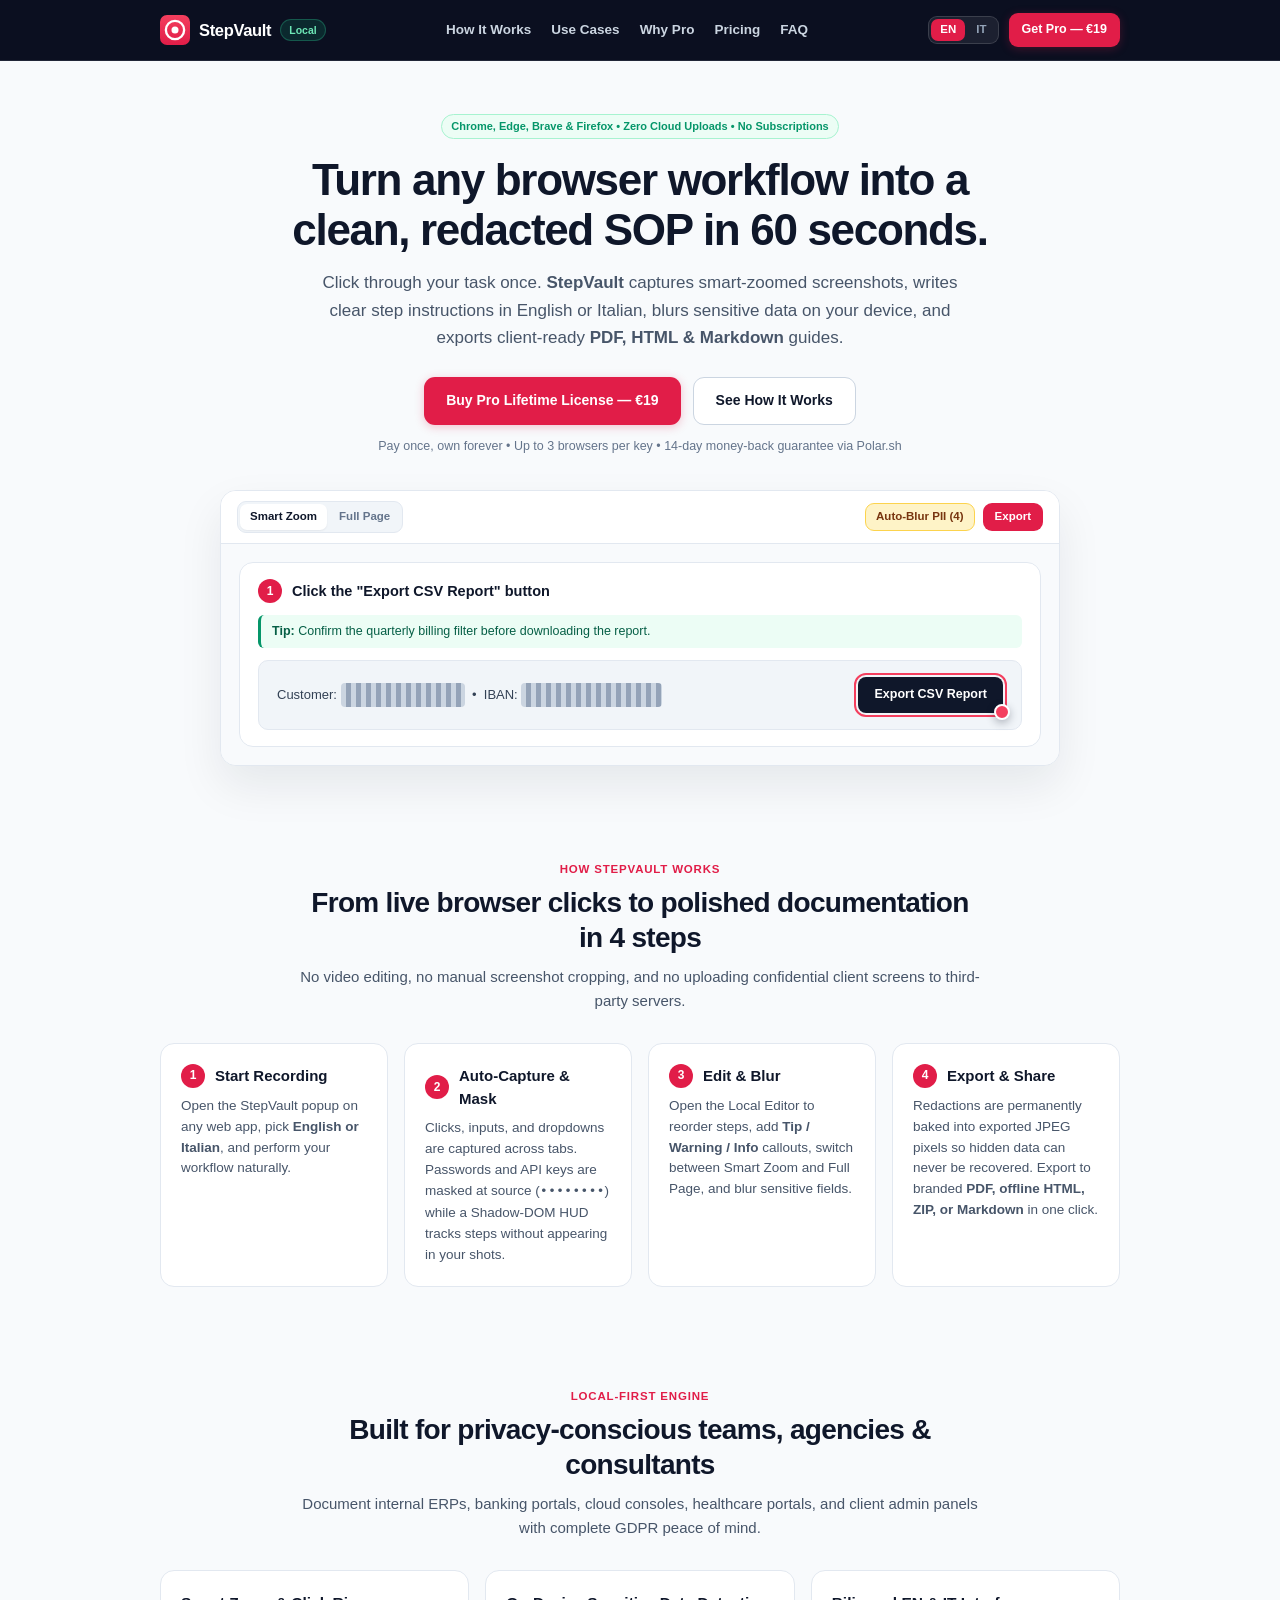
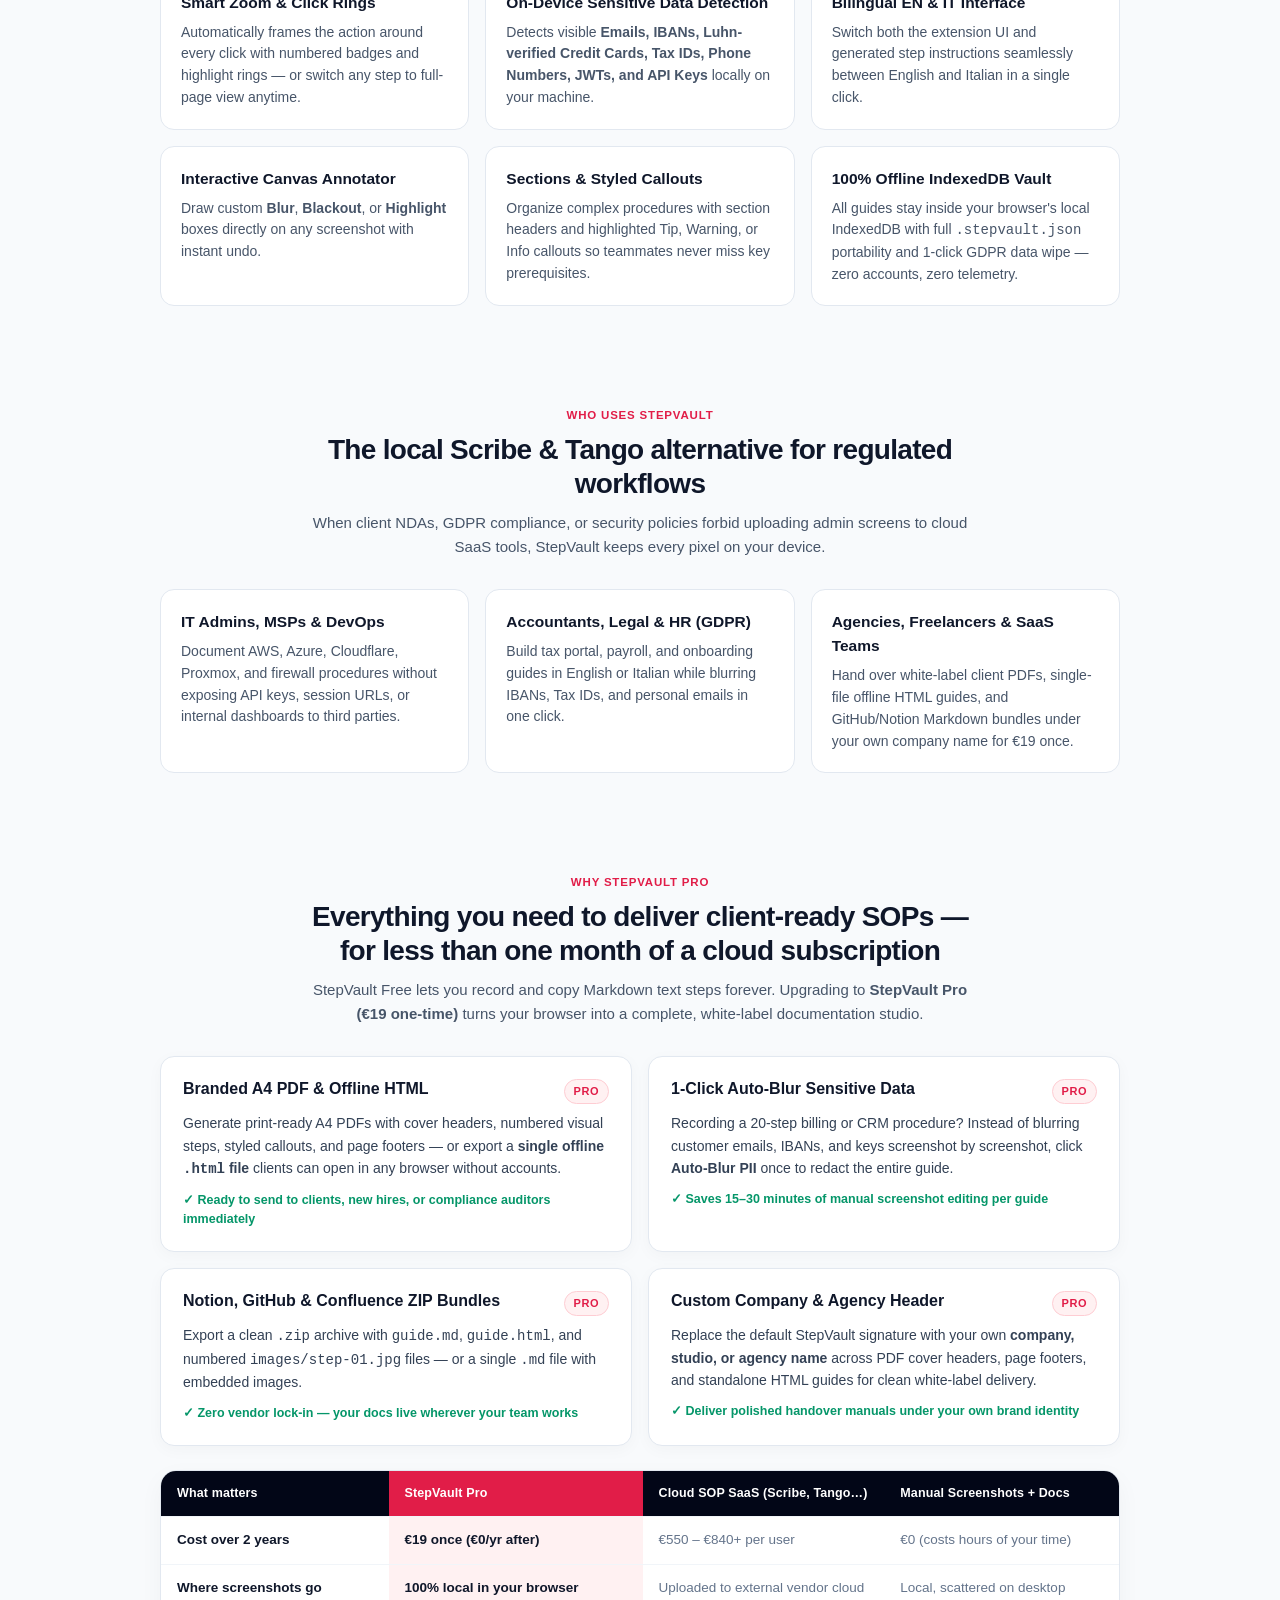
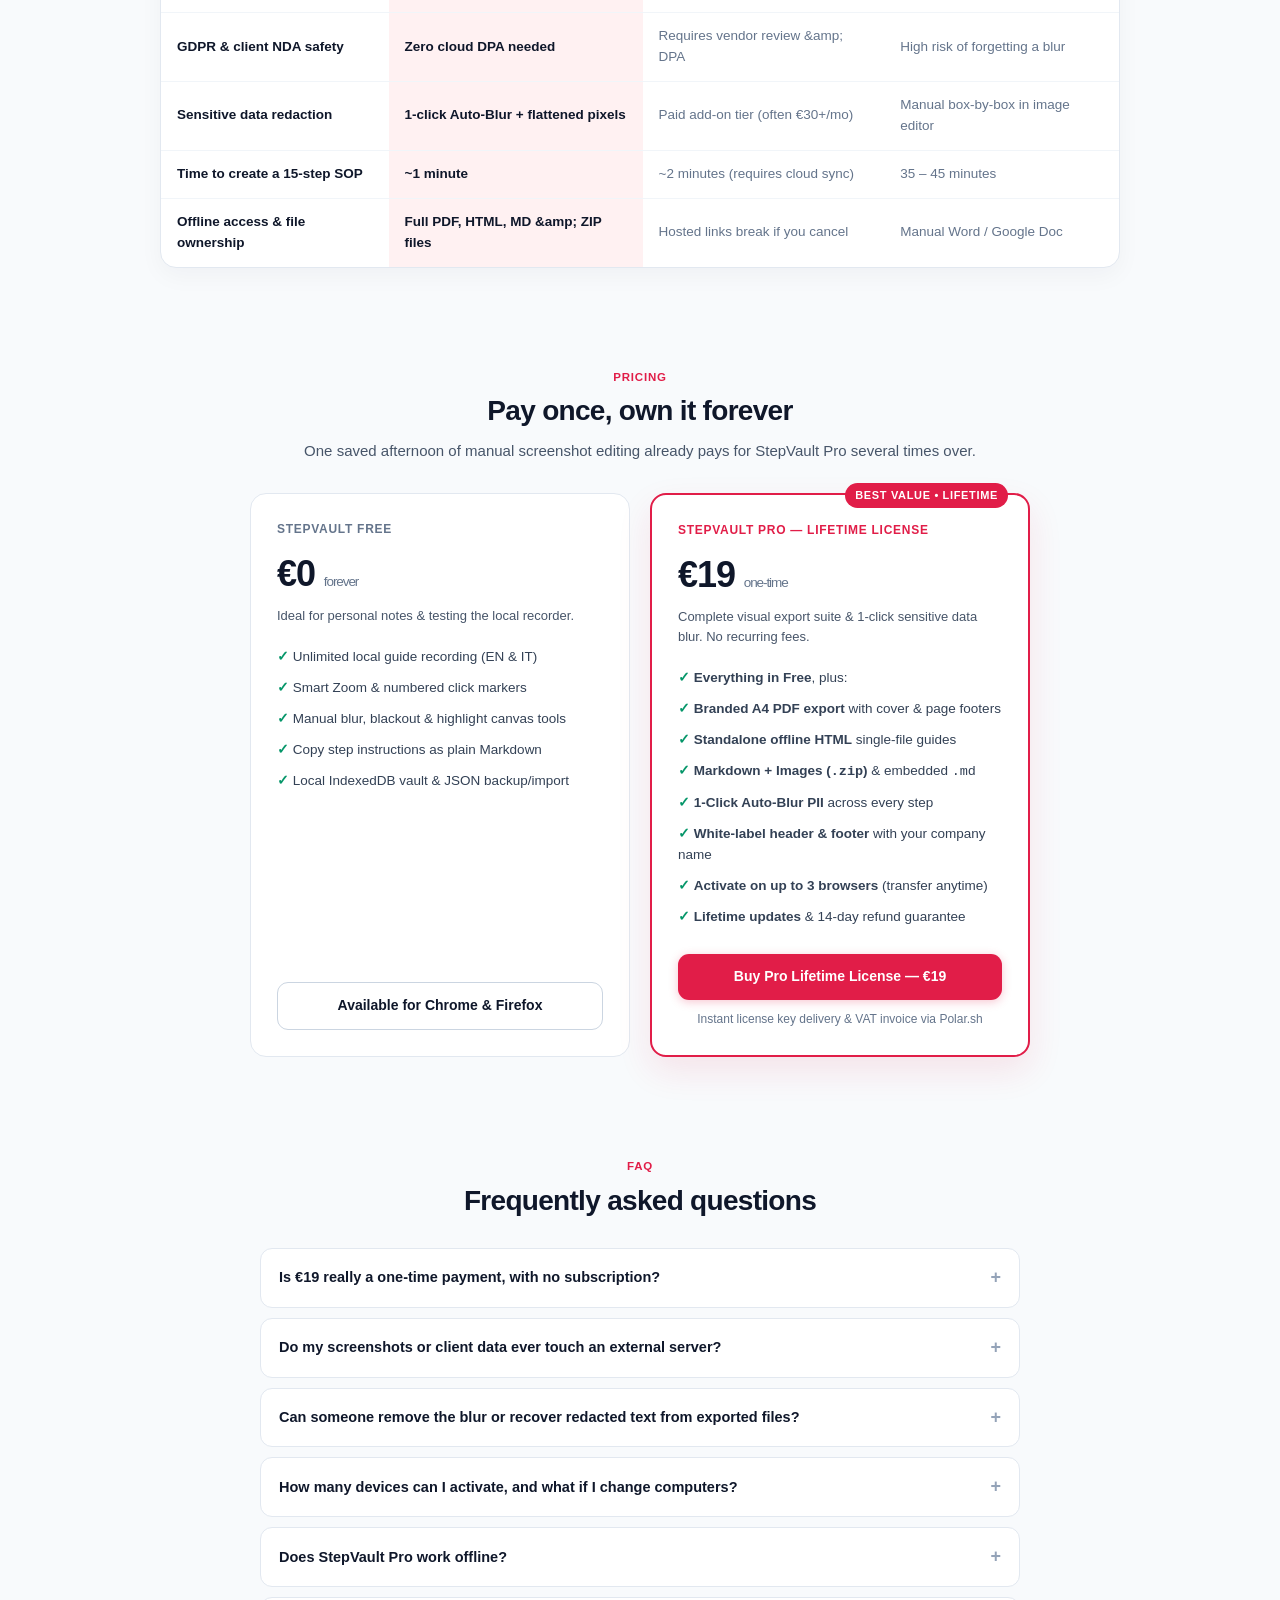
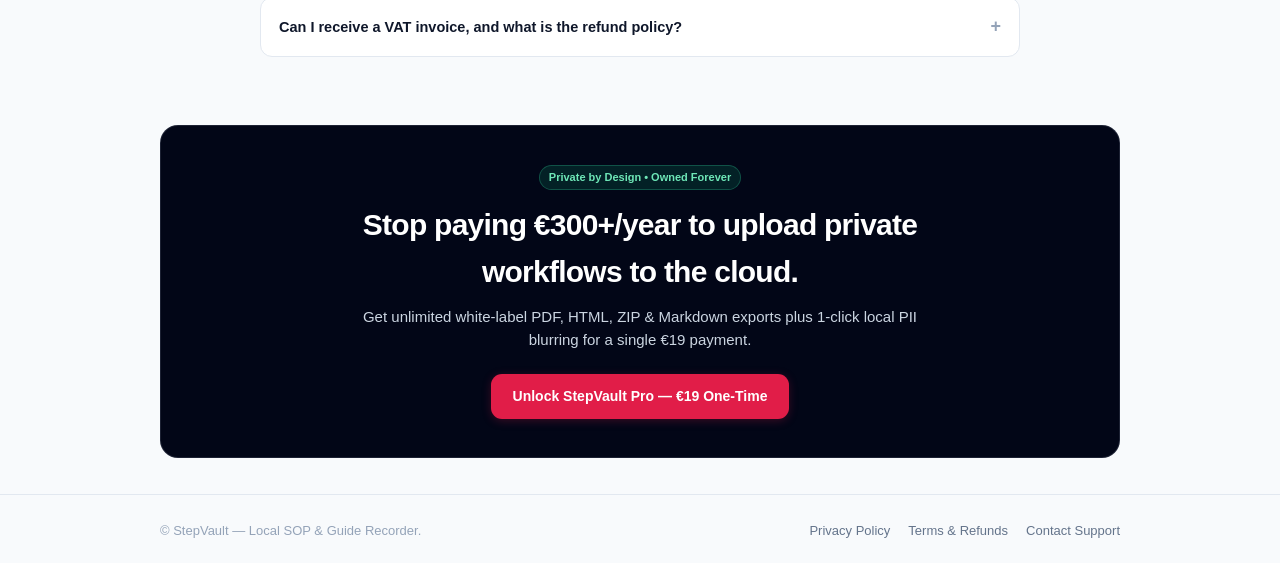
==== commit 7ce3043a: "final edits to the style" ====
--- a/index.html
+++ b/index.html
@@ -3,36 +3,176 @@
 <head>
   <meta charset="utf-8" />
   <meta name="viewport" content="width=device-width, initial-scale=1" />
-  <title>StepVault — Local SOP &amp; Step-by-Step Guide Recorder</title>
-  <meta name="description" content="Record step-by-step SOPs &amp; visual guides 100% locally in Chrome &amp; Firefox. Smart zoom crops, 1-click PII pixelation, and branded PDF, HTML &amp; Markdown exports for €19 one-time." />
+  <title>StepVault — Local SOP &amp; Step-by-Step Guide Recorder (Scribe Alternative)</title>
+  <meta name="description" content="Record step-by-step SOPs &amp; visual guides 100% locally in Chrome, Edge, Brave &amp; Firefox. Smart zoom crops, 1-click GDPR PII blur, and branded PDF, HTML &amp; Markdown exports for €19 one-time." />
+  <meta name="keywords" content="SOP recorder, step by step guide generator, Scribe alternative, Tango alternative, local SOP tool, GDPR screenshot redaction, Chrome SOP extension, Firefox tutorial maker, registratore guide passo passo, creare procedure operative standard, manuali PDF con screenshot" />
+  <meta name="robots" content="index, follow, max-image-preview:large, max-snippet:-1" />
+  <meta name="theme-color" content="#020617" />
+
+  <link rel="canonical" href="https://giuseeee88.github.io/StepVault/" />
+  <link rel="alternate" hreflang="en" href="https://giuseeee88.github.io/StepVault/?lang=en" />
+  <link rel="alternate" hreflang="it" href="https://giuseeee88.github.io/StepVault/?lang=it" />
+  <link rel="alternate" hreflang="x-default" href="https://giuseeee88.github.io/StepVault/" />
+
+  <meta property="og:type" content="website" />
+  <meta property="og:site_name" content="StepVault" />
+  <meta property="og:url" content="https://giuseeee88.github.io/StepVault/" />
+  <meta property="og:title" content="StepVault — 100% Local SOP &amp; Step-by-Step Guide Recorder" />
+  <meta property="og:description" content="Turn browser clicks into clean, PII-redacted PDF, HTML &amp; Markdown guides in 60 seconds. Zero cloud uploads, GDPR safe, €19 lifetime license." />
+  <meta property="og:image" content="https://giuseeee88.github.io/StepVault/assets/og-cover.png" />
+  <meta property="og:image:width" content="1200" />
+  <meta property="og:image:height" content="630" />
+  <meta property="og:image:alt" content="StepVault — Local SOP and Step-by-Step Guide Recorder for Chrome and Firefox" />
+  <meta property="og:locale" content="en_US" />
+  <meta property="og:locale:alternate" content="it_IT" />
+
+  <meta name="twitter:card" content="summary_large_image" />
+  <meta name="twitter:title" content="StepVault — Local SOP &amp; Guide Recorder (€19 One-Time)" />
+  <meta name="twitter:description" content="Privacy-first Scribe &amp; Tango alternative for Chrome &amp; Firefox. Auto-crop clicks, 1-click PII pixelation &amp; white-label PDF/HTML/Markdown export." />
+  <meta name="twitter:image" content="https://giuseeee88.github.io/StepVault/assets/og-cover.png" />
+
   <link rel="icon" type="image/svg+xml" href="./assets/logo.svg" />
   <link rel="alternate icon" type="image/png" href="./assets/favicon.png" />
   <link rel="stylesheet" href="./styles.css" />
+
+  <script type="application/ld+json">
+  {
+    "@context": "https://schema.org",
+    "@graph": [
+      {
+        "@type": "WebSite",
+        "@id": "https://giuseeee88.github.io/StepVault/#website",
+        "url": "https://giuseeee88.github.io/StepVault/",
+        "name": "StepVault",
+        "description": "100% local step-by-step SOP & visual guide recorder for Chrome, Edge, Brave, and Firefox.",
+        "inLanguage": ["en", "it"]
+      },
+      {
+        "@type": "SoftwareApplication",
+        "@id": "https://giuseeee88.github.io/StepVault/#app",
+        "name": "StepVault — Local SOP & Guide Recorder",
+        "applicationCategory": "BusinessApplication",
+        "applicationSubCategory": "BrowserApplication",
+        "operatingSystem": "Chrome, Microsoft Edge, Brave, Mozilla Firefox (Windows, macOS, Linux)",
+        "url": "https://giuseeee88.github.io/StepVault/",
+        "image": "https://giuseeee88.github.io/StepVault/assets/og-cover.png",
+        "description": "Local-first browser extension that records browser clicks and inputs into smart-cropped step-by-step guides with 1-click GDPR PII blur and branded PDF, HTML, ZIP, and Markdown exports.",
+        "featureList": [
+          "100% local IndexedDB storage with zero cloud uploads",
+          "Automatic Smart Zoom Crop and numbered click highlight rings",
+          "1-click on-device PII detection & irreversible pixelation (Emails, IBANs, Credit Cards, Tax IDs, API Keys)",
+          "English and Italian automatic step instruction generation",
+          "White-label A4 PDF, standalone offline HTML, Notion/GitHub ZIP bundle, and Markdown export"
+        ],
+        "offers": {
+          "@type": "AggregateOffer",
+          "lowPrice": "0",
+          "highPrice": "19",
+          "priceCurrency": "EUR",
+          "offerCount": 2,
+          "offers": [
+            {
+              "@type": "Offer",
+              "name": "StepVault Free",
+              "price": "0",
+              "priceCurrency": "EUR",
+              "availability": "https://schema.org/InStock"
+            },
+            {
+              "@type": "Offer",
+              "name": "StepVault Pro — Lifetime License",
+              "price": "19",
+              "priceCurrency": "EUR",
+              "url": "https://buy.polar.sh/polar_cl_2rsAa7R232uoczY5hBs9cqjbtkQprgrgDu8nz12qWkz",
+              "availability": "https://schema.org/InStock"
+            }
+          ]
+        }
+      },
+      {
+        "@type": "FAQPage",
+        "@id": "https://giuseeee88.github.io/StepVault/#faq",
+        "mainEntity": [
+          {
+            "@type": "Question",
+            "name": "Is €19 really a one-time payment, with no subscription?",
+            "acceptedAnswer": {
+              "@type": "Answer",
+              "text": "Yes. You pay €19 once and receive a permanent Lifetime License key for up to 3 browsers with no monthly renewals or cloud fees."
+            }
+          },
+          {
+            "@type": "Question",
+            "name": "Do my screenshots or client data ever touch an external server?",
+            "acceptedAnswer": {
+              "@type": "Answer",
+              "text": "Never. Screenshots, DOM labels, PII scans, and PDF/HTML/ZIP exports are processed 100% locally inside your browser and stored in local IndexedDB."
+            }
+          },
+          {
+            "@type": "Question",
+            "name": "Can someone remove the blur or recover redacted text from exported files?",
+            "acceptedAnswer": {
+              "@type": "Answer",
+              "text": "No. StepVault permanently flattens pixelation and blackout boxes directly into the exported JPEG bitmap so sensitive pixels cannot be reversed."
+            }
+          },
+          {
+            "@type": "Question",
+            "name": "Does StepVault work offline as a GDPR-safe Scribe or Tango alternative?",
+            "acceptedAnswer": {
+              "@type": "Answer",
+              "text": "Yes. Recording, smart cropping, PII redaction, editing, and PDF/HTML/Markdown exports run offline on your machine without requiring cloud DPAs."
+            }
+          }
+        ]
+      }
+    ]
+  }
+  </script>
 </head>
 <body>
   <header class="site-header">
     <div class="container nav">
       <a href="./index.html" class="brand">
         <img src="./assets/logo.svg" alt="StepVault logo" class="brand-icon" />
-        <div>
-          <div class="brand-title">StepVault</div>
-          <div class="brand-sub" data-i18n="brand_sub">Local SOP &amp; Guide Recorder</div>
-        </div>
+        <span class="brand-title">StepVault</span>
+        <span class="local-pill local-pill-sm" data-i18n="nav_pill">Local</span>
       </a>
 
-      <nav class="nav-right">
-        <span class="local-pill hide-mobile" data-i18n="nav_pill">100% Local Vault</span>
-        <a href="#how-it-works" class="link hide-mobile" data-i18n="nav_how">How It Works</a>
-        <a href="#why-pro" class="link hide-mobile" data-i18n="nav_why_pro">Why Pro</a>
+      <nav class="nav-links-desktop" aria-label="Primary">
+        <a href="#how-it-works" class="link" data-i18n="nav_how">How It Works</a>
+        <a href="#use-cases" class="link" data-i18n="nav_use_cases">Use Cases</a>
+        <a href="#why-pro" class="link" data-i18n="nav_why_pro">Why Pro</a>
         <a href="#pricing" class="link" data-i18n="nav_pricing">Pricing</a>
-        <a href="#faq" class="link hide-mobile" data-i18n="nav_faq">FAQ</a>
+        <a href="#faq" class="link" data-i18n="nav_faq">FAQ</a>
+      </nav>
+
+      <div class="nav-actions">
         <div class="lang-switch" role="group" aria-label="Language">
           <button type="button" class="lang-btn active" data-set-lang="en" aria-pressed="true">EN</button>
           <button type="button" class="lang-btn" data-set-lang="it" aria-pressed="false">IT</button>
         </div>
         <a href="https://buy.polar.sh/polar_cl_2rsAa7R232uoczY5hBs9cqjbtkQprgrgDu8nz12qWkz" target="_blank" rel="noopener noreferrer" class="btn btn-primary btn-sm" data-i18n="nav_cta">Get Pro — €19</a>
-      </nav>
+        <button type="button" class="menu-toggle" id="mobile-menu-btn" aria-expanded="false" aria-controls="mobile-nav" aria-label="Toggle navigation menu">
+          <svg width="18" height="18" viewBox="0 0 24 24" fill="none" stroke="currentColor" stroke-width="2.2" stroke-linecap="round" aria-hidden="true">
+            <line x1="4" y1="7" x2="20" y2="7" />
+            <line x1="4" y1="12" x2="20" y2="12" />
+            <line x1="4" y1="17" x2="20" y2="17" />
+          </svg>
+        </button>
+      </div>
     </div>
+
+    <nav class="mobile-nav" id="mobile-nav" aria-label="Mobile navigation">
+      <div class="mobile-nav-links">
+        <a href="#how-it-works" data-i18n="nav_how">How It Works</a>
+        <a href="#use-cases" data-i18n="nav_use_cases">Use Cases</a>
+        <a href="#why-pro" data-i18n="nav_why_pro">Why Pro</a>
+        <a href="#pricing" data-i18n="nav_pricing">Pricing</a>
+        <a href="#faq" data-i18n="nav_faq">FAQ</a>
+      </div>
+    </nav>
   </header>
 
   <main class="container">
@@ -55,15 +195,14 @@
 
       <div class="editor-frame" aria-label="StepVault Local Guide Editor Preview">
         <div class="editor-topbar">
-          <div class="swatches">
-            <span data-i18n="mock_accent">Accent:</span>
-            <span class="swatch swatch-rose active"></span>
-            <span class="swatch swatch-indigo"></span>
-            <span class="swatch swatch-sky"></span>
-            <span class="swatch swatch-emerald"></span>
-          </div>
-          <span class="amber-pill" data-i18n="mock_autoblur">Auto-Blur All PII (4 detected)</span>
-          <span class="export-chip" data-i18n="mock_export">Export (PDF / HTML / ZIP / MD)</span>
+          <div class="mock-segmented">
+            <span class="mock-seg-item active" data-i18n="mock_zoom">Smart Zoom</span>
+            <span class="mock-seg-item" data-i18n="mock_full">Full Page</span>
+          </div>
+          <div class="editor-topbar-right">
+            <span class="amber-pill" data-i18n="mock_autoblur">Auto-Blur PII (4)</span>
+            <span class="export-chip" data-i18n="mock_export">Export</span>
+          </div>
         </div>
         <div class="editor-canvas">
           <div class="step-card">
@@ -180,6 +319,32 @@
       </div>
     </section>
 
+    <!-- Use Cases (Long-Tail SEO Section) -->
+    <section id="use-cases" class="section">
+      <div class="section-header">
+        <span class="section-eyebrow" data-i18n="uc_eyebrow">Who Uses StepVault</span>
+        <h2 class="section-title" data-i18n="uc_title">The local Scribe &amp; Tango alternative for regulated workflows</h2>
+        <p class="section-lead" data-i18n="uc_lead">
+          When client NDAs, GDPR rules, or internal security policies forbid uploading admin screens to US cloud SaaS tools, StepVault keeps every pixel on your machine.
+        </p>
+      </div>
+
+      <div class="grid-3">
+        <div class="card">
+          <h3 data-i18n="uc_1_title">IT Admins, MSPs &amp; DevOps</h3>
+          <p data-i18n="uc_1_body">Document AWS, Azure, Cloudflare, Proxmox, and firewall procedures without exposing API keys, session URLs, or private dashboards to external servers.</p>
+        </div>
+        <div class="card">
+          <h3 data-i18n="uc_2_title">Accountants, Legal &amp; HR (GDPR)</h3>
+          <p data-i18n="uc_2_body">Build tax portal, payroll, and onboarding SOPs in English or Italian while blurring IBANs, Tax IDs, and personal emails in a single click.</p>
+        </div>
+        <div class="card">
+          <h3 data-i18n="uc_3_title">Agencies, Freelancers &amp; SaaS Teams</h3>
+          <p data-i18n="uc_3_body">Deliver white-label client handover PDFs, offline HTML guides, and GitHub/Notion Markdown bundles under your own agency name for €19 once.</p>
+        </div>
+      </div>
+    </section>
+
     <!-- Why Upgrade to Pro -->
     <section id="why-pro" class="section">
       <div class="section-header">
--- a/styles.css
+++ b/styles.css
@@ -3,6 +3,7 @@
   --slate-900: #0f172a;
   --slate-800: #1e293b;
   --slate-700: #334155;
+  --slate-600: #475569;
   --slate-500: #64748b;
   --slate-400: #94a3b8;
   --slate-200: #e2e8f0;
@@ -23,10 +24,12 @@
 
 html {
   scroll-behavior: smooth;
+  overflow-x: hidden;
 }
 
 body {
   margin: 0;
+  overflow-x: hidden;
   font-family: Inter, -apple-system, BlinkMacSystemFont, "Segoe UI", Roboto, sans-serif;
   background: var(--slate-50);
   color: var(--slate-900);
@@ -39,38 +42,43 @@
 }
 
 .container {
-  max-width: 960px;
+  max-width: 1000px;
   margin: 0 auto;
   padding: 0 20px;
 }
 
+/* ===========================
+   Responsive Sticky Navbar
+   =========================== */
 .site-header {
-  background: var(--slate-950);
+  background: rgba(2, 6, 23, 0.96);
+  backdrop-filter: blur(10px);
   color: #ffffff;
   border-bottom: 1px solid rgba(148, 163, 184, 0.16);
   position: sticky;
   top: 0;
-  z-index: 20;
+  z-index: 40;
 }
 
 .nav {
   display: flex;
   align-items: center;
   justify-content: space-between;
-  height: 64px;
+  min-height: 60px;
   gap: 12px;
 }
 
 .brand {
-  display: flex;
-  align-items: center;
-  gap: 11px;
+  display: inline-flex;
+  align-items: center;
+  gap: 9px;
   text-decoration: none;
+  flex-shrink: 0;
 }
 
 .brand-icon {
-  width: 34px;
-  height: 34px;
+  width: 30px;
+  height: 30px;
   flex-shrink: 0;
   display: block;
 }
@@ -84,43 +92,48 @@
 
 .brand-title {
   font-weight: 800;
-  font-size: 16px;
+  font-size: 16.5px;
   letter-spacing: -0.02em;
-  line-height: 1.15;
-  color: #ffffff;
-}
-
-.brand-sub {
-  font-size: 11px;
-  color: var(--slate-400);
-  font-weight: 500;
-}
-
-.nav-right {
-  display: flex;
-  align-items: center;
-  gap: 18px;
+  line-height: 1;
+  color: #ffffff;
+  white-space: nowrap;
+}
+
+.nav-links-desktop {
+  display: flex;
+  align-items: center;
+  gap: 20px;
   font-size: 13.5px;
   font-weight: 600;
 }
 
-.nav-right a.link {
+.nav-links-desktop a.link {
   color: #cbd5e1;
   text-decoration: none;
-}
-
-.nav-right a.link:hover {
-  color: #ffffff;
+  white-space: nowrap;
+  transition: color 0.15s;
+}
+
+.nav-links-desktop a.link:hover {
+  color: #ffffff;
+}
+
+.nav-actions {
+  display: flex;
+  align-items: center;
+  gap: 10px;
+  flex-shrink: 0;
 }
 
 .lang-switch {
   display: inline-flex;
   align-items: center;
-  background: rgba(148, 163, 184, 0.14);
-  border: 1px solid rgba(148, 163, 184, 0.24);
-  border-radius: 8px;
+  background: rgba(255, 255, 255, 0.07);
+  border: 1px solid rgba(255, 255, 255, 0.14);
+  border-radius: 9px;
   padding: 2px;
   gap: 2px;
+  flex-shrink: 0;
 }
 
 .lang-btn {
@@ -131,8 +144,8 @@
   font-family: inherit;
   font-size: 11.5px;
   font-weight: 800;
-  padding: 4px 8px;
-  border-radius: 6px;
+  padding: 5px 9px;
+  border-radius: 7px;
   cursor: pointer;
   line-height: 1;
   transition: background 0.15s, color 0.15s;
@@ -143,10 +156,66 @@
 }
 
 .lang-btn.active {
-  background: #ffffff;
-  color: var(--slate-950);
-}
-
+  background: var(--rose-600);
+  color: #ffffff;
+}
+
+.menu-toggle {
+  display: none;
+  appearance: none;
+  border: 1px solid rgba(255, 255, 255, 0.16);
+  background: rgba(255, 255, 255, 0.06);
+  color: #f8fafc;
+  width: 36px;
+  height: 34px;
+  border-radius: 9px;
+  align-items: center;
+  justify-content: center;
+  cursor: pointer;
+  padding: 0;
+  flex-shrink: 0;
+}
+
+.menu-toggle:hover {
+  background: rgba(255, 255, 255, 0.12);
+}
+
+.mobile-nav {
+  display: none;
+  border-top: 1px solid rgba(148, 163, 184, 0.14);
+  background: var(--slate-950);
+  padding: 12px 20px 18px;
+}
+
+.mobile-nav.open {
+  display: block;
+}
+
+.mobile-nav-links {
+  display: flex;
+  flex-direction: column;
+  gap: 4px;
+}
+
+.mobile-nav-links a {
+  display: block;
+  padding: 10px 12px;
+  border-radius: 10px;
+  color: #e2e8f0;
+  text-decoration: none;
+  font-size: 14px;
+  font-weight: 600;
+  transition: background 0.15s;
+}
+
+.mobile-nav-links a:hover {
+  background: rgba(255, 255, 255, 0.07);
+  color: #ffffff;
+}
+
+/* ===========================
+   Badges & Buttons
+   =========================== */
 .local-pill {
   display: inline-flex;
   align-items: center;
@@ -155,15 +224,23 @@
   background: rgba(16, 185, 129, 0.15);
   color: #6ee7b7;
   border: 1px solid rgba(52, 211, 153, 0.28);
-  padding: 4px 10px;
-  font-size: 11.5px;
+  padding: 3px 9px;
+  font-size: 11px;
   font-weight: 700;
+  white-space: nowrap;
+}
+
+.local-pill-sm {
+  padding: 2px 8px;
+  font-size: 10.5px;
 }
 
 .local-pill-light {
   background: var(--emerald-50);
   color: var(--emerald-600);
   border-color: #a7f3d0;
+  white-space: normal;
+  text-align: center;
 }
 
 .pro-pill {
@@ -179,6 +256,7 @@
   font-weight: 800;
   text-transform: uppercase;
   letter-spacing: 0.05em;
+  flex-shrink: 0;
 }
 
 .btn {
@@ -186,18 +264,23 @@
   align-items: center;
   justify-content: center;
   gap: 8px;
-  border-radius: 10px;
-  padding: 11px 20px;
+  border-radius: 11px;
+  padding: 12px 22px;
   font-size: 14px;
   font-weight: 700;
   text-decoration: none;
+  white-space: nowrap;
   transition: background 0.15s, border-color 0.15s, transform 0.1s;
+}
+
+.btn:active {
+  transform: scale(0.99);
 }
 
 .btn-primary {
   background: var(--rose-600);
   color: #ffffff;
-  box-shadow: 0 2px 8px rgba(225, 29, 72, 0.25);
+  box-shadow: 0 2px 10px rgba(225, 29, 72, 0.25);
 }
 
 .btn-primary:hover {
@@ -215,30 +298,34 @@
 }
 
 .btn-sm {
-  padding: 7px 14px;
-  font-size: 13px;
-  border-radius: 8px;
-}
-
+  padding: 7px 13px;
+  font-size: 12.5px;
+  border-radius: 9px;
+}
+
+/* ===========================
+   Hero & Single-Color Editor Preview
+   =========================== */
 .hero {
-  padding: 56px 0 42px;
+  padding: 52px 0 42px;
   text-align: center;
 }
 
 .hero h1 {
-  margin: 14px auto;
-  max-width: 740px;
-  font-size: clamp(29px, 4.5vw, 44px);
+  margin: 16px auto 14px;
+  max-width: 760px;
+  font-size: clamp(28px, 4.6vw, 44px);
   line-height: 1.14;
   letter-spacing: -0.03em;
   font-weight: 850;
 }
 
 .subtitle {
-  margin: 0 auto 24px;
-  max-width: 640px;
-  color: var(--slate-500);
-  font-size: 16.5px;
+  margin: 0 auto 26px;
+  max-width: 650px;
+  color: var(--slate-600);
+  font-size: clamp(15px, 2vw, 17px);
+  line-height: 1.6;
 }
 
 .cta-row {
@@ -272,60 +359,69 @@
   flex-wrap: wrap;
   align-items: center;
   justify-content: space-between;
-  gap: 10px;
-  padding: 11px 18px;
+  gap: 8px;
+  padding: 10px 16px;
   border-bottom: 1px solid var(--slate-200);
   background: #ffffff;
   font-size: 12px;
 }
 
-.swatches {
-  display: flex;
-  align-items: center;
-  gap: 6px;
+.mock-segmented {
+  display: inline-flex;
+  align-items: center;
+  background: var(--slate-100);
+  border: 1px solid var(--slate-200);
+  border-radius: 9px;
+  padding: 2px;
+  gap: 2px;
+}
+
+.mock-seg-item {
+  padding: 4px 10px;
+  border-radius: 7px;
+  font-size: 11.5px;
   font-weight: 600;
   color: var(--slate-500);
-}
-
-.swatch {
-  width: 14px;
-  height: 14px;
-  border-radius: 50%;
-  display: inline-block;
-}
-
-.swatch-rose { background: #f43f5e; }
-.swatch-indigo { background: #4f46e5; }
-.swatch-sky { background: #0ea5e9; }
-.swatch-emerald { background: #10b981; }
-
-.swatch.active {
-  outline: 2px solid var(--slate-900);
-  outline-offset: 2px;
+  white-space: nowrap;
+}
+
+.mock-seg-item.active {
+  background: #ffffff;
+  color: var(--slate-900);
+  box-shadow: 0 1px 2px rgba(15, 23, 42, 0.06);
+}
+
+.editor-topbar-right {
+  display: flex;
+  flex-wrap: wrap;
+  align-items: center;
+  gap: 8px;
 }
 
 .amber-pill {
   background: #fef3c7;
   color: #78350f;
   border: 1px solid #fcd34d;
-  border-radius: 8px;
+  border-radius: 9px;
   padding: 4px 10px;
   font-weight: 700;
   font-size: 11.5px;
+  white-space: nowrap;
 }
 
 .export-chip {
   background: var(--rose-600);
   color: #ffffff;
-  border-radius: 8px;
-  padding: 5px 11px;
+  border-radius: 9px;
+  padding: 5px 12px;
   font-weight: 700;
   font-size: 11.5px;
+  white-space: nowrap;
 }
 
 .editor-canvas {
   background: var(--slate-50);
-  padding: 20px;
+  padding: 18px;
   display: flex;
   flex-direction: column;
   gap: 12px;
@@ -345,16 +441,6 @@
   font-weight: 700;
   font-size: 14.5px;
   margin-bottom: 12px;
-}
-
-.step-badge {
-  width: 11px;
-  height: 11px;
-  border-radius: 50%;
-  background: var(--rose-500);
-  box-shadow: 0 0 0 4px rgba(244, 63, 94, 0.18);
-  display: inline-block;
-  flex-shrink: 0;
 }
 
 .step-num-badge {
@@ -387,7 +473,7 @@
   background: var(--slate-100);
   border: 1px solid var(--slate-200);
   border-radius: 10px;
-  padding: 18px;
+  padding: 16px 18px;
   display: flex;
   align-items: center;
   justify-content: space-between;
@@ -398,6 +484,7 @@
 .shot-fields {
   font-size: 13px;
   color: var(--slate-700);
+  line-height: 1.7;
 }
 
 .pixelated {
@@ -411,14 +498,15 @@
 
 .target-btn {
   position: relative;
-  background: #4f46e5;
+  background: var(--slate-900);
   color: #ffffff;
   font-size: 12.5px;
   font-weight: 700;
   padding: 8px 16px;
-  border-radius: 7px;
+  border-radius: 8px;
   outline: 2.5px solid var(--rose-500);
   outline-offset: 2px;
+  white-space: nowrap;
 }
 
 .click-dot {
@@ -433,13 +521,16 @@
   box-shadow: 0 3px 8px rgba(15, 23, 42, 0.3);
 }
 
+/* ===========================
+   Sections & Responsive Grids
+   =========================== */
 .section {
   padding: 48px 0;
 }
 
 .section-header {
   text-align: center;
-  max-width: 660px;
+  max-width: 680px;
   margin: 0 auto 30px;
 }
 
@@ -455,7 +546,7 @@
 
 .section-title {
   text-align: center;
-  font-size: 26px;
+  font-size: clamp(22px, 3.2vw, 28px);
   font-weight: 800;
   letter-spacing: -0.025em;
   margin: 0 0 10px;
@@ -465,12 +556,13 @@
 .section-lead {
   margin: 0 auto;
   font-size: 15px;
-  color: var(--slate-500);
+  color: var(--slate-600);
+  line-height: 1.6;
 }
 
 .workflow-grid {
   display: grid;
-  grid-template-columns: repeat(auto-fit, minmax(210px, 1fr));
+  grid-template-columns: repeat(4, 1fr);
   gap: 16px;
 }
 
@@ -499,18 +591,19 @@
 .workflow-card p {
   margin: 0;
   font-size: 13.5px;
-  color: var(--slate-500);
+  color: var(--slate-600);
+  line-height: 1.55;
 }
 
 .grid-3 {
   display: grid;
-  grid-template-columns: repeat(auto-fit, minmax(260px, 1fr));
+  grid-template-columns: repeat(3, 1fr);
   gap: 16px;
 }
 
 .grid-2 {
   display: grid;
-  grid-template-columns: repeat(auto-fit, minmax(300px, 1fr));
+  grid-template-columns: repeat(2, 1fr);
   gap: 16px;
 }
 
@@ -530,7 +623,8 @@
 .card p {
   margin: 0;
   font-size: 14px;
-  color: var(--slate-500);
+  color: var(--slate-600);
+  line-height: 1.55;
 }
 
 .pro-spotlight-card {
@@ -543,7 +637,7 @@
 
 .pro-spotlight-head {
   display: flex;
-  align-items: center;
+  align-items: flex-start;
   justify-content: space-between;
   gap: 10px;
   margin-bottom: 8px;
@@ -553,12 +647,14 @@
   margin: 0;
   font-size: 16px;
   font-weight: 800;
+  line-height: 1.3;
 }
 
 .pro-spotlight-card p {
   margin: 0 0 10px;
   font-size: 14px;
   color: var(--slate-700);
+  line-height: 1.6;
 }
 
 .pro-benefit-note {
@@ -567,12 +663,16 @@
   color: var(--emerald-600);
 }
 
+/* ===========================
+   Comparison Table
+   =========================== */
 .compare-wrap {
   margin-top: 24px;
   background: #ffffff;
   border: 1px solid var(--slate-200);
   border-radius: 16px;
   overflow-x: auto;
+  -webkit-overflow-scrolling: touch;
   box-shadow: 0 8px 24px rgba(15, 23, 42, 0.04);
 }
 
@@ -580,7 +680,7 @@
   width: 100%;
   border-collapse: collapse;
   font-size: 13.5px;
-  min-width: 580px;
+  min-width: 560px;
 }
 
 .compare-table th,
@@ -616,11 +716,14 @@
   color: var(--slate-500);
 }
 
+/* ===========================
+   Pricing & FAQ
+   =========================== */
 .pricing-grid {
   display: grid;
-  grid-template-columns: repeat(auto-fit, minmax(290px, 1fr));
-  gap: 18px;
-  max-width: 760px;
+  grid-template-columns: repeat(2, 1fr);
+  gap: 20px;
+  max-width: 780px;
   margin: 0 auto;
 }
 
@@ -682,7 +785,7 @@
 .tier-desc {
   margin: 4px 0 0;
   font-size: 13px;
-  color: var(--slate-500);
+  color: var(--slate-600);
 }
 
 .features-list {
@@ -757,7 +860,7 @@
 .faq-item p {
   margin: 10px 0 0;
   font-size: 14px;
-  color: var(--slate-500);
+  color: var(--slate-600);
   line-height: 1.6;
 }
 
@@ -772,7 +875,7 @@
 }
 
 .cta-banner h2 {
-  margin: 10px auto 10px;
+  margin: 12px auto 10px;
   font-size: clamp(22px, 3.5vw, 30px);
   font-weight: 850;
   letter-spacing: -0.025em;
@@ -786,10 +889,14 @@
   max-width: 560px;
 }
 
+/* ===========================
+   Legal Pages & Footer
+   =========================== */
 .legal-header-inner {
-  max-width: 720px;
+  max-width: 760px;
   margin: 0 auto;
-  padding: 14px 20px;
+  min-height: 60px;
+  padding: 10px 20px;
   display: flex;
   align-items: center;
   justify-content: space-between;
@@ -800,21 +907,21 @@
   color: #ffffff;
   text-decoration: none;
   font-weight: 800;
-  font-size: 15px;
+  font-size: 16px;
   display: inline-flex;
   align-items: center;
-  gap: 10px;
+  gap: 9px;
 }
 
 .legal-wrap {
-  max-width: 720px;
+  max-width: 760px;
   margin: 0 auto;
-  padding: 40px 20px 60px;
+  padding: 36px 20px 60px;
   line-height: 1.65;
 }
 
 .legal-wrap h1 {
-  font-size: 28px;
+  font-size: clamp(24px, 4vw, 30px);
   margin-bottom: 6px;
 }
 
@@ -851,6 +958,7 @@
 
 .footer-links {
   display: flex;
+  flex-wrap: wrap;
   gap: 18px;
 }
 
@@ -863,8 +971,100 @@
   color: var(--slate-900);
 }
 
-@media (max-width: 640px) {
-  .hide-mobile {
+/* ===========================
+   Multi-Tier Responsive Breakpoints
+   =========================== */
+@media (max-width: 920px) {
+  .nav-links-desktop {
     display: none;
   }
-}
+
+  .menu-toggle {
+    display: inline-flex;
+  }
+
+  .workflow-grid {
+    grid-template-columns: repeat(2, 1fr);
+  }
+
+  .grid-3 {
+    grid-template-columns: repeat(2, 1fr);
+  }
+}
+
+@media (max-width: 720px) {
+  .grid-2,
+  .pricing-grid {
+    grid-template-columns: 1fr;
+  }
+
+  .section {
+    padding: 38px 0;
+  }
+
+  .hero {
+    padding: 38px 0 30px;
+  }
+}
+
+@media (max-width: 560px) {
+  .container {
+    padding: 0 16px;
+  }
+
+  .nav {
+    min-height: 56px;
+    gap: 8px;
+  }
+
+  .brand .local-pill-sm {
+    display: none;
+  }
+
+  .nav-actions {
+    gap: 6px;
+  }
+
+  .nav-actions .btn-sm {
+    padding: 7px 10px;
+    font-size: 12px;
+  }
+
+  .workflow-grid,
+  .grid-3 {
+    grid-template-columns: 1fr;
+  }
+
+  .cta-row .btn {
+    width: 100%;
+  }
+
+  .editor-canvas {
+    padding: 12px;
+  }
+
+  .step-card {
+    padding: 14px;
+  }
+
+  .shot-box {
+    padding: 14px;
+  }
+
+  .price-card {
+    padding: 22px 18px;
+  }
+
+  .cta-banner {
+    padding: 30px 18px;
+  }
+
+  .footer-inner {
+    flex-direction: column;
+    text-align: center;
+  }
+
+  .footer-links {
+    justify-content: center;
+  }
+}
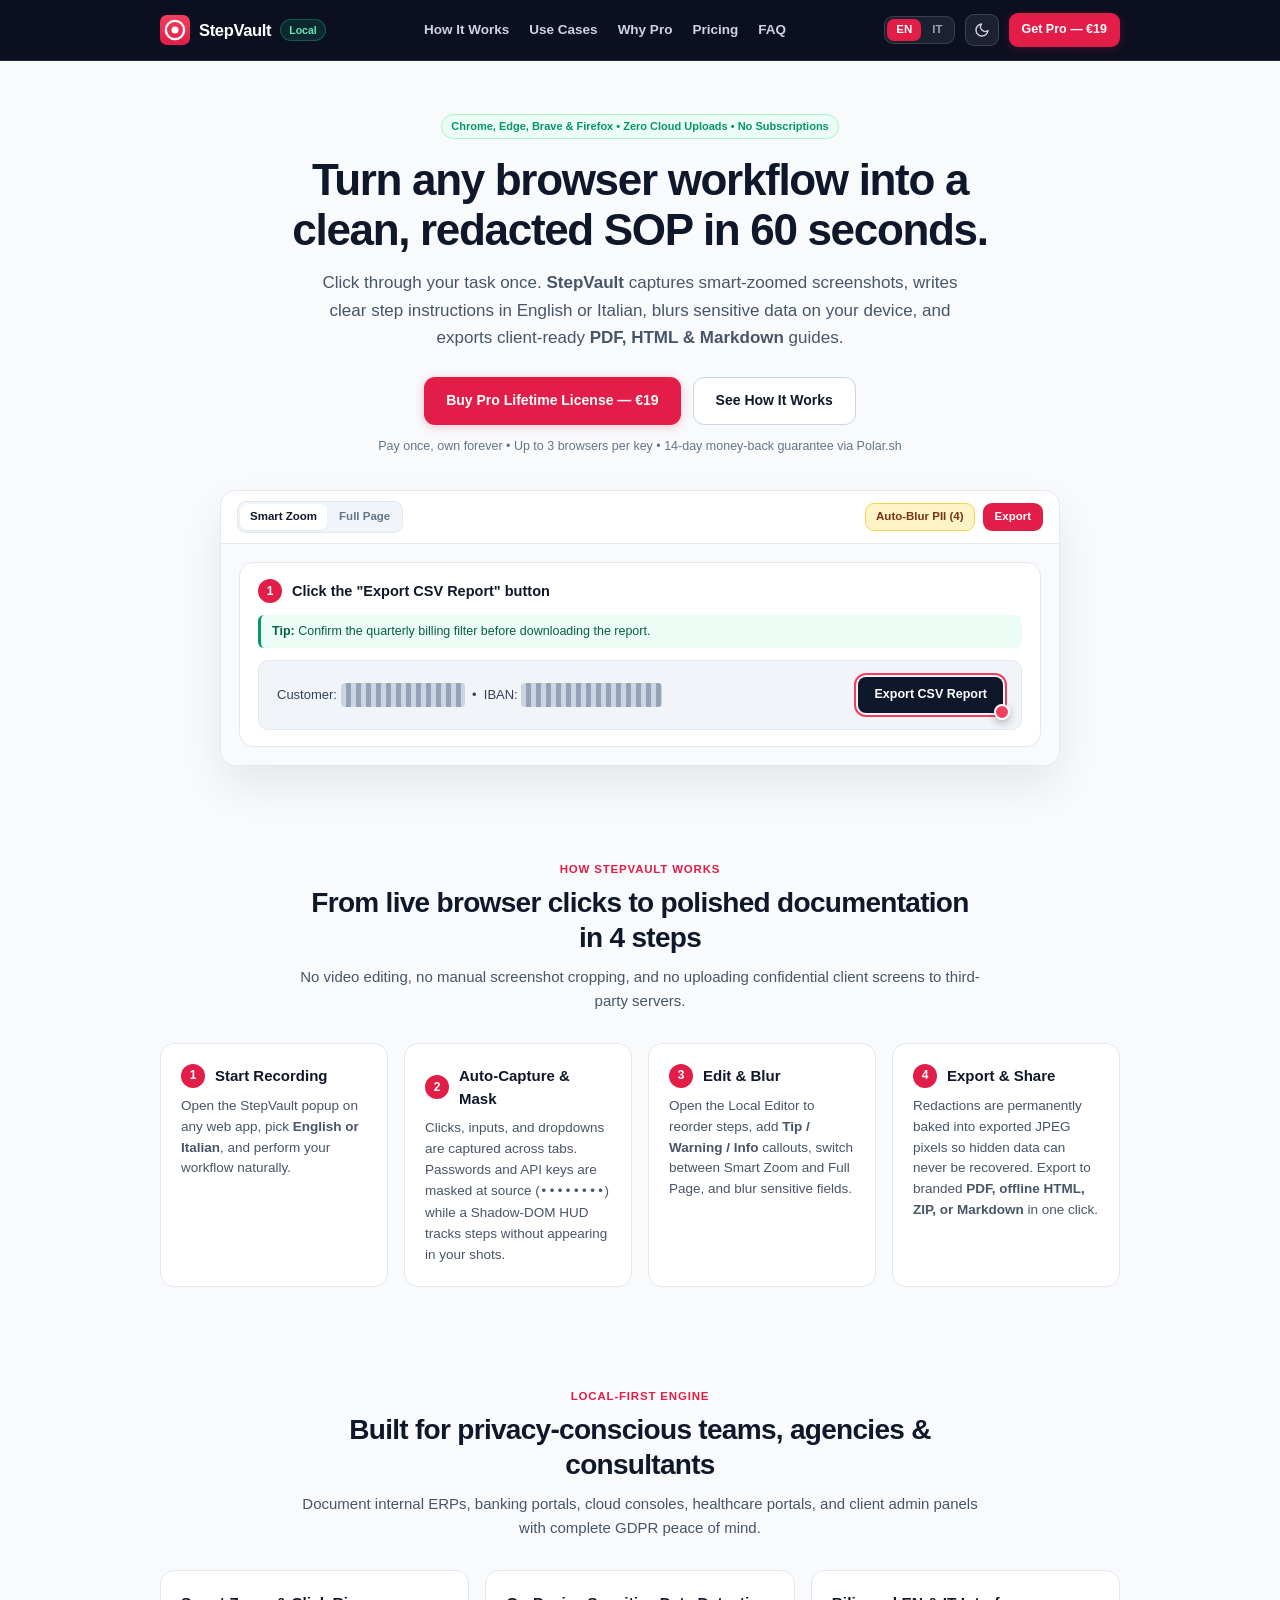
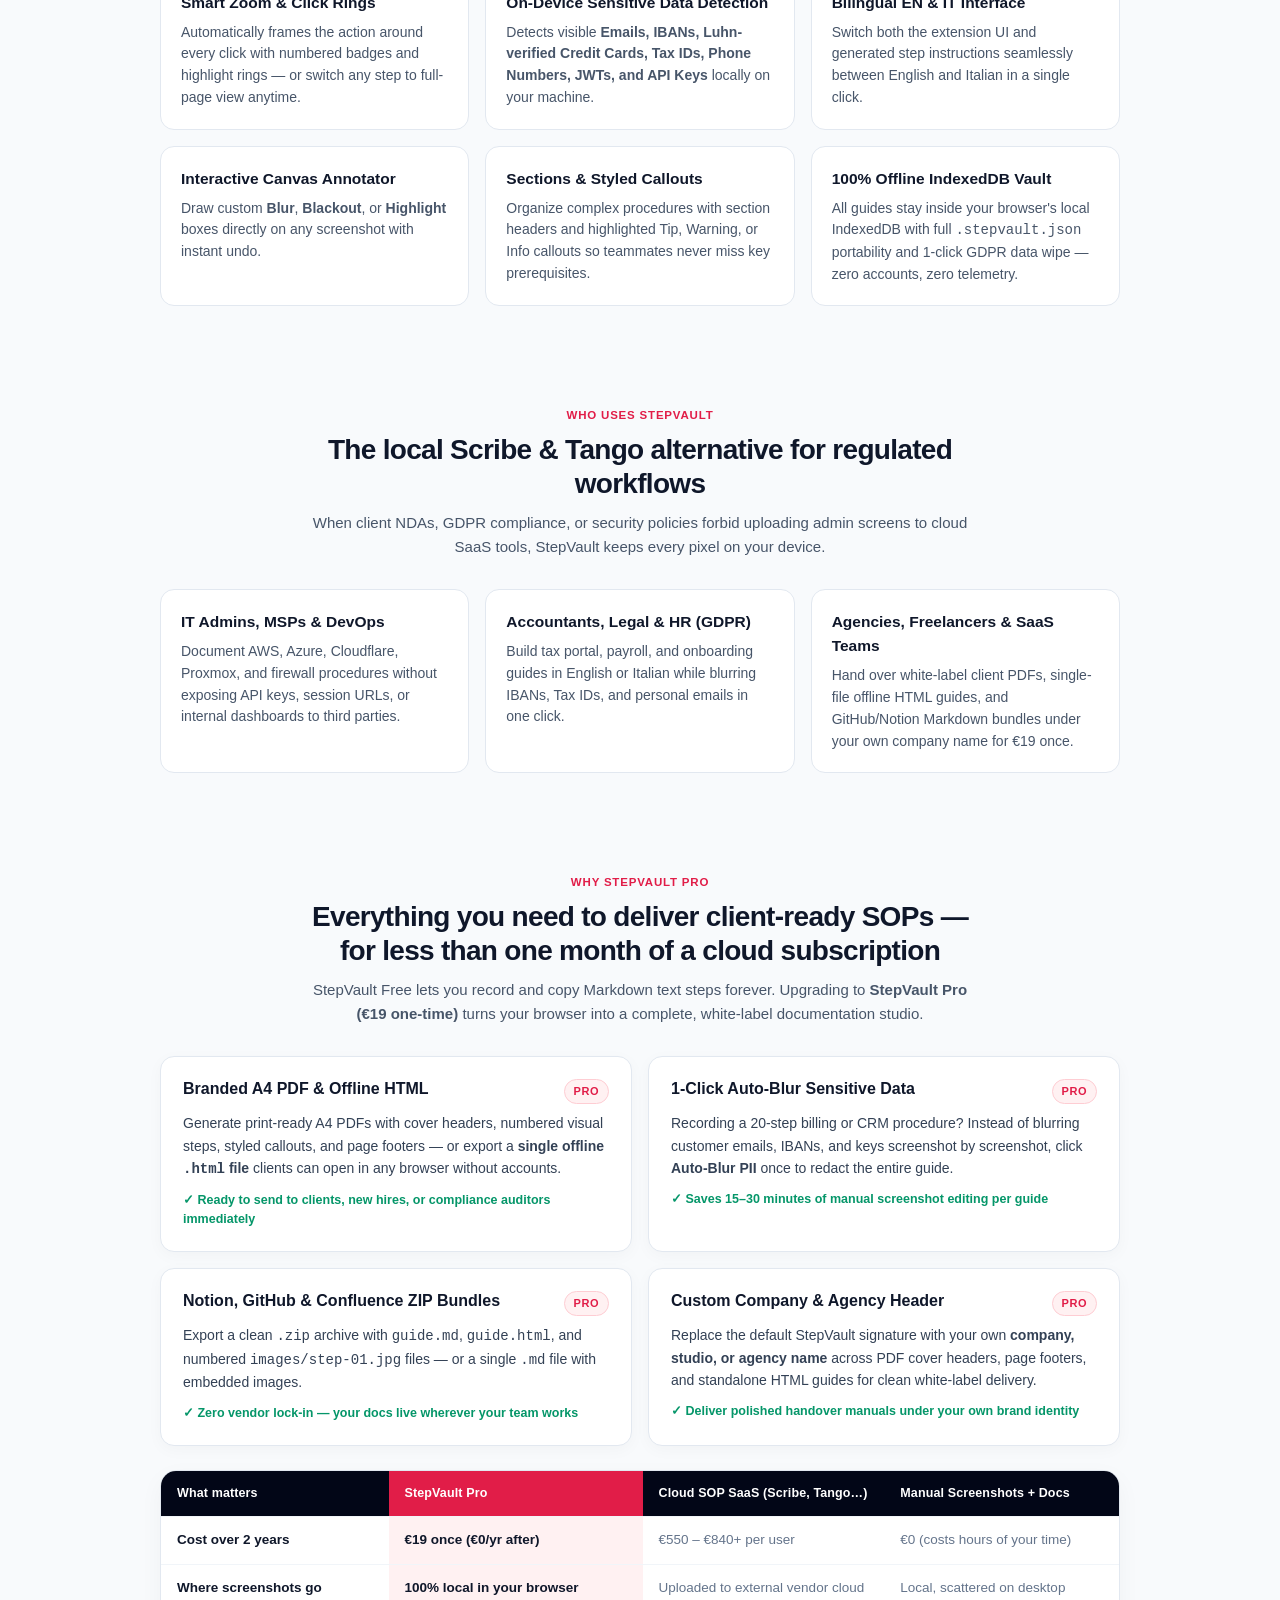
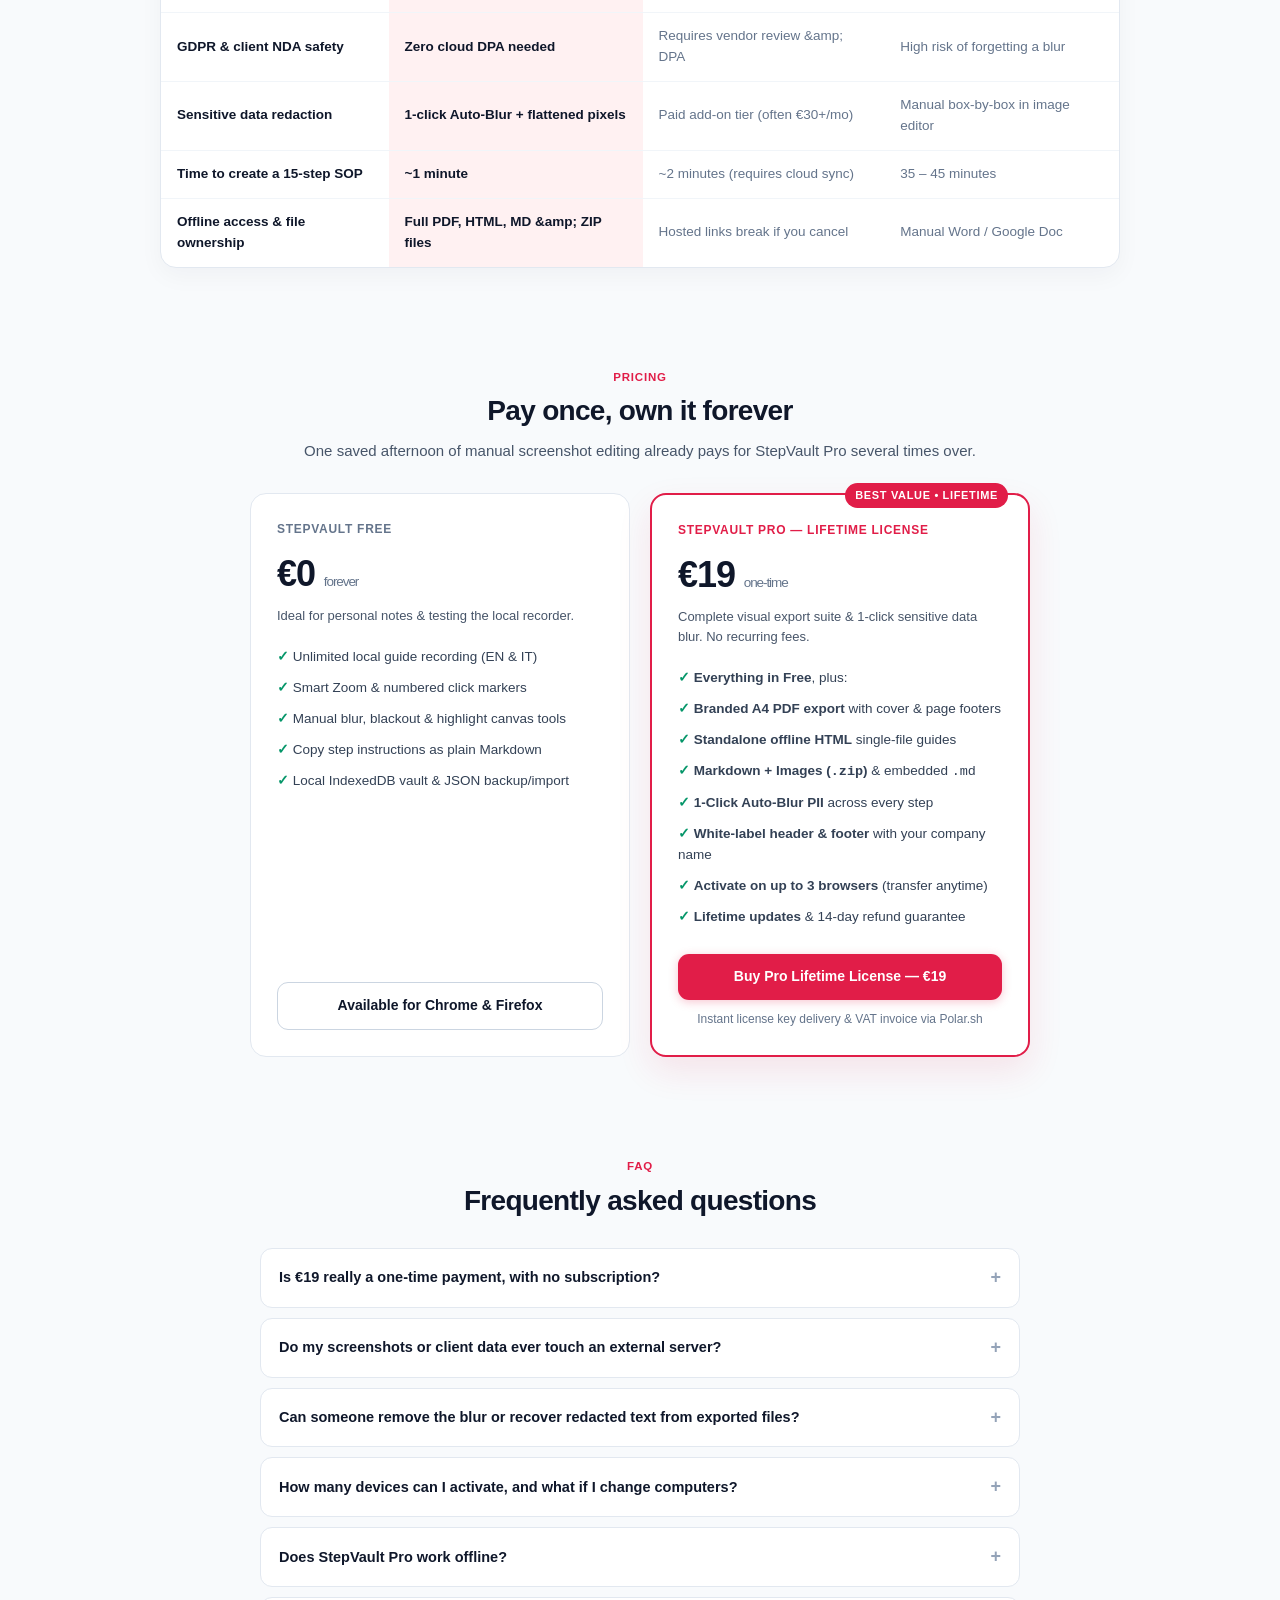
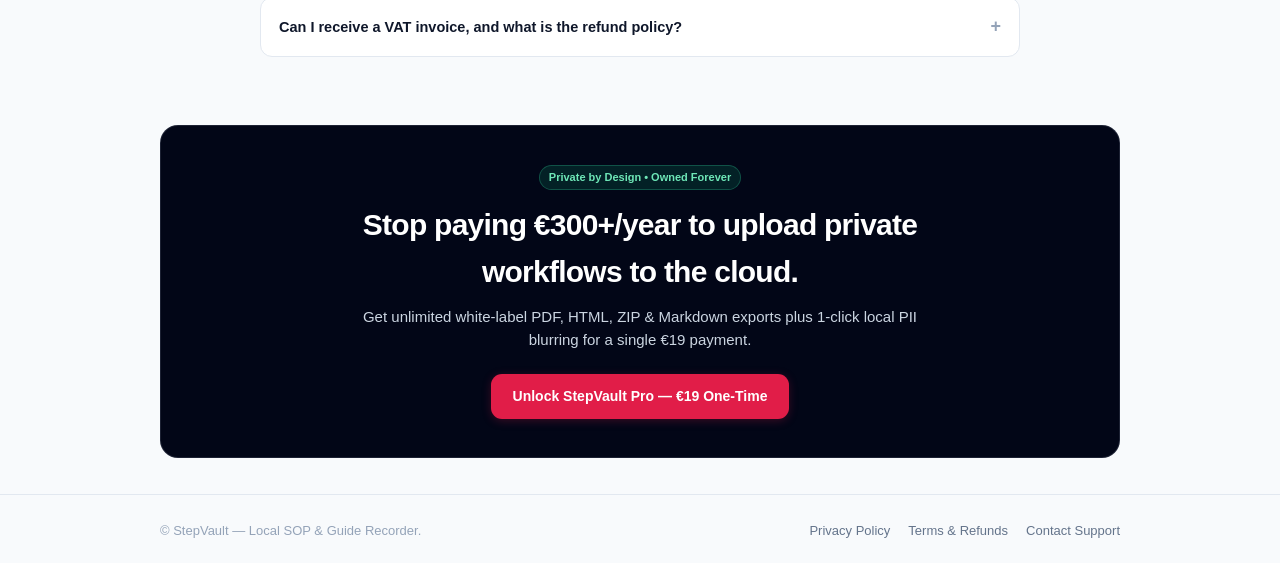
==== commit 94806b72: "added dark mode" ====
--- a/index.html
+++ b/index.html
@@ -33,6 +33,20 @@
 
   <link rel="icon" type="image/svg+xml" href="./assets/logo.svg" />
   <link rel="alternate icon" type="image/png" href="./assets/favicon.png" />
+  <script>
+    (function () {
+      try {
+        var saved = localStorage.getItem('stepvault_site_theme');
+        if (saved === 'dark' || saved === 'light') {
+          document.documentElement.setAttribute('data-theme', saved);
+          return;
+        }
+        if (window.matchMedia && window.matchMedia('(prefers-color-scheme: dark)').matches) {
+          document.documentElement.setAttribute('data-theme', 'dark');
+        }
+      } catch (_e) {}
+    })();
+  </script>
   <link rel="stylesheet" href="./styles.css" />
 
   <script type="application/ld+json">
@@ -153,7 +167,16 @@
           <button type="button" class="lang-btn active" data-set-lang="en" aria-pressed="true">EN</button>
           <button type="button" class="lang-btn" data-set-lang="it" aria-pressed="false">IT</button>
         </div>
-        <a href="https://buy.polar.sh/polar_cl_2rsAa7R232uoczY5hBs9cqjbtkQprgrgDu8nz12qWkz" target="_blank" rel="noopener noreferrer" class="btn btn-primary btn-sm" data-i18n="nav_cta">Get Pro — €19</a>
+        <button type="button" class="theme-toggle" id="theme-toggle" data-theme-toggle aria-pressed="false" aria-label="Toggle dark mode" title="Toggle dark mode">
+          <svg class="icon-moon" width="16" height="16" viewBox="0 0 24 24" fill="none" stroke="currentColor" stroke-width="2.1" stroke-linecap="round" stroke-linejoin="round" aria-hidden="true">
+            <path d="M21 12.79A9 9 0 1 1 11.21 3 7 7 0 0 0 21 12.79z" />
+          </svg>
+          <svg class="icon-sun" width="16" height="16" viewBox="0 0 24 24" fill="none" stroke="currentColor" stroke-width="2.1" stroke-linecap="round" stroke-linejoin="round" aria-hidden="true">
+            <circle cx="12" cy="12" r="4" />
+            <path d="M12 2v2M12 20v2M4.93 4.93l1.41 1.41M17.66 17.66l1.41 1.41M2 12h2M20 12h2M6.34 17.66l-1.41 1.41M19.07 4.93l-1.41 1.41" />
+          </svg>
+        </button>
+        <a href="https://buy.polar.sh/polar_cl_2rsAa7R232uoczY5hBs9cqjbtkQprgrgDu8nz12qWkz" target="_blank" rel="noopener noreferrer" class="btn btn-primary btn-sm nav-cta-desktop" data-i18n="nav_cta">Get Pro — €19</a>
         <button type="button" class="menu-toggle" id="mobile-menu-btn" aria-expanded="false" aria-controls="mobile-nav" aria-label="Toggle navigation menu">
           <svg width="18" height="18" viewBox="0 0 24 24" fill="none" stroke="currentColor" stroke-width="2.2" stroke-linecap="round" aria-hidden="true">
             <line x1="4" y1="7" x2="20" y2="7" />
@@ -171,6 +194,7 @@
         <a href="#why-pro" data-i18n="nav_why_pro">Why Pro</a>
         <a href="#pricing" data-i18n="nav_pricing">Pricing</a>
         <a href="#faq" data-i18n="nav_faq">FAQ</a>
+        <a href="https://buy.polar.sh/polar_cl_2rsAa7R232uoczY5hBs9cqjbtkQprgrgDu8nz12qWkz" target="_blank" rel="noopener noreferrer" class="btn btn-primary mobile-nav-cta" data-i18n="nav_cta">Get Pro — €19</a>
       </div>
     </nav>
   </header>
--- a/styles.css
+++ b/styles.css
@@ -160,6 +160,53 @@
   color: #ffffff;
 }
 
+.theme-toggle {
+  appearance: none;
+  border: 1px solid rgba(255, 255, 255, 0.16);
+  background: rgba(255, 255, 255, 0.07);
+  color: #cbd5e1;
+  width: 34px;
+  height: 32px;
+  border-radius: 9px;
+  display: inline-flex;
+  align-items: center;
+  justify-content: center;
+  cursor: pointer;
+  padding: 0;
+  flex-shrink: 0;
+  transition: background 0.15s, color 0.15s, border-color 0.15s;
+}
+
+.theme-toggle:hover {
+  background: rgba(255, 255, 255, 0.14);
+  color: #ffffff;
+}
+
+.theme-toggle .icon-sun {
+  display: none;
+}
+
+html[data-theme="dark"] .theme-toggle {
+  color: #fbbf24;
+  border-color: rgba(251, 191, 36, 0.32);
+  background: rgba(251, 191, 36, 0.1);
+}
+
+html[data-theme="dark"] .theme-toggle .icon-moon {
+  display: none;
+}
+
+html[data-theme="dark"] .theme-toggle .icon-sun {
+  display: block;
+}
+
+.mobile-nav-cta {
+  display: none;
+  margin-top: 8px;
+  width: 100%;
+  text-align: center;
+}
+
 .menu-toggle {
   display: none;
   appearance: none;
@@ -972,9 +1019,243 @@
 }
 
 /* ===========================
-   Multi-Tier Responsive Breakpoints
+   Full Dark Mode Theme
    =========================== */
-@media (max-width: 920px) {
+html[data-theme="dark"] {
+  color-scheme: dark;
+}
+
+html[data-theme="dark"] body {
+  background: #090d16;
+  color: #f8fafc;
+}
+
+html[data-theme="dark"] .site-header {
+  background: rgba(2, 6, 23, 0.94);
+  border-bottom-color: rgba(148, 163, 184, 0.18);
+}
+
+html[data-theme="dark"] .subtitle,
+html[data-theme="dark"] .section-lead,
+html[data-theme="dark"] .workflow-card p,
+html[data-theme="dark"] .card p,
+html[data-theme="dark"] .tier-desc,
+html[data-theme="dark"] .faq-item p {
+  color: #cbd5e1;
+}
+
+html[data-theme="dark"] .hero-trust,
+html[data-theme="dark"] .price-footnote {
+  color: #94a3b8;
+}
+
+html[data-theme="dark"] .local-pill-light {
+  background: rgba(16, 185, 129, 0.14);
+  color: #6ee7b7;
+  border-color: rgba(52, 211, 153, 0.32);
+}
+
+html[data-theme="dark"] .pro-pill {
+  background: rgba(244, 63, 94, 0.16);
+  color: #fda4af;
+  border-color: rgba(244, 63, 94, 0.35);
+}
+
+html[data-theme="dark"] .btn-secondary {
+  background: #1e293b;
+  color: #f8fafc;
+  border-color: #334155;
+}
+
+html[data-theme="dark"] .btn-secondary:hover {
+  background: #334155;
+}
+
+html[data-theme="dark"] .editor-frame {
+  background: #0f172a;
+  border-color: #1e293b;
+  box-shadow: 0 24px 55px rgba(0, 0, 0, 0.55);
+}
+
+html[data-theme="dark"] .editor-topbar {
+  background: #0f172a;
+  border-bottom-color: #1e293b;
+}
+
+html[data-theme="dark"] .mock-segmented {
+  background: #1e293b;
+  border-color: #334155;
+}
+
+html[data-theme="dark"] .mock-seg-item {
+  color: #94a3b8;
+}
+
+html[data-theme="dark"] .mock-seg-item.active {
+  background: #020617;
+  color: #f8fafc;
+}
+
+html[data-theme="dark"] .amber-pill {
+  background: rgba(245, 158, 11, 0.16);
+  color: #fcd34d;
+  border-color: rgba(251, 191, 36, 0.36);
+}
+
+html[data-theme="dark"] .editor-canvas {
+  background: #060911;
+}
+
+html[data-theme="dark"] .step-card {
+  background: #0f172a;
+  border-color: #1e293b;
+}
+
+html[data-theme="dark"] .step-head {
+  color: #f8fafc;
+}
+
+html[data-theme="dark"] .step-callout-mini {
+  background: rgba(16, 185, 129, 0.13);
+  border-left-color: #10b981;
+  color: #a7f3d0;
+}
+
+html[data-theme="dark"] .shot-box {
+  background: #162033;
+  border-color: #28354d;
+}
+
+html[data-theme="dark"] .shot-fields {
+  color: #e2e8f0;
+}
+
+html[data-theme="dark"] .pixelated {
+  background: repeating-linear-gradient(90deg, #475569 0 5px, #64748b 5px 10px);
+}
+
+html[data-theme="dark"] .target-btn {
+  background: #020617;
+  color: #ffffff;
+}
+
+html[data-theme="dark"] .section-eyebrow {
+  color: #fb7185;
+}
+
+html[data-theme="dark"] .workflow-card,
+html[data-theme="dark"] .card,
+html[data-theme="dark"] .pro-spotlight-card,
+html[data-theme="dark"] .price-card,
+html[data-theme="dark"] .faq-item {
+  background: #0f172a;
+  border-color: #1e293b;
+}
+
+html[data-theme="dark"] .pro-spotlight-card p,
+html[data-theme="dark"] .features-list {
+  color: #e2e8f0;
+}
+
+html[data-theme="dark"] .pro-benefit-note,
+html[data-theme="dark"] .features-list li::before {
+  color: #34d399;
+}
+
+html[data-theme="dark"] .compare-wrap {
+  background: #0f172a;
+  border-color: #1e293b;
+  box-shadow: 0 12px 32px rgba(0, 0, 0, 0.4);
+}
+
+html[data-theme="dark"] .compare-table th,
+html[data-theme="dark"] .compare-table td {
+  border-bottom-color: #1e293b;
+}
+
+html[data-theme="dark"] .compare-table td {
+  color: #e2e8f0;
+}
+
+html[data-theme="dark"] .compare-table td.col-highlight {
+  background: rgba(225, 29, 72, 0.14);
+  color: #ffe4e6;
+}
+
+html[data-theme="dark"] .compare-table td.muted {
+  color: #94a3b8;
+}
+
+html[data-theme="dark"] .price-card.pro {
+  background: #131c31;
+  border-color: #f43f5e;
+  box-shadow: 0 16px 40px rgba(225, 29, 72, 0.18);
+}
+
+html[data-theme="dark"] .tier {
+  color: #94a3b8;
+}
+
+html[data-theme="dark"] .price-card.pro .tier {
+  color: #fb7185;
+}
+
+html[data-theme="dark"] .amount span {
+  color: #94a3b8;
+}
+
+html[data-theme="dark"] .faq-item summary {
+  color: #f8fafc;
+}
+
+html[data-theme="dark"] .faq-item[open] summary::after {
+  color: #fb7185;
+}
+
+html[data-theme="dark"] .cta-banner {
+  background: linear-gradient(180deg, #111827 0%, #020617 100%);
+  border-color: rgba(244, 63, 94, 0.3);
+}
+
+html[data-theme="dark"] .site-footer {
+  border-top-color: #1e293b;
+  color: #64748b;
+}
+
+html[data-theme="dark"] .footer-links a {
+  color: #94a3b8;
+}
+
+html[data-theme="dark"] .footer-links a:hover {
+  color: #f8fafc;
+}
+
+html[data-theme="dark"] .legal-wrap h1,
+html[data-theme="dark"] .legal-wrap h2,
+html[data-theme="dark"] .legal-wrap strong {
+  color: #f8fafc;
+}
+
+html[data-theme="dark"] .legal-wrap p,
+html[data-theme="dark"] .legal-wrap li {
+  color: #cbd5e1;
+}
+
+html[data-theme="dark"] .legal-wrap code {
+  background: #1e293b;
+  color: #f8fafc;
+  padding: 1px 6px;
+  border-radius: 5px;
+}
+
+html[data-theme="dark"] .accent-link {
+  color: #fb7185;
+}
+
+/* ===========================
+   Multi-Tier Responsive Breakpoints (PC / Tablet / Mobile)
+   =========================== */
+@media (max-width: 960px) {
   .nav-links-desktop {
     display: none;
   }
@@ -1068,3 +1349,14 @@
     justify-content: center;
   }
 }
+
+@media (max-width: 460px) {
+  .nav-cta-desktop {
+    display: none;
+  }
+
+  .mobile-nav-cta {
+    display: inline-flex;
+    color: #ffffff !important;
+  }
+}
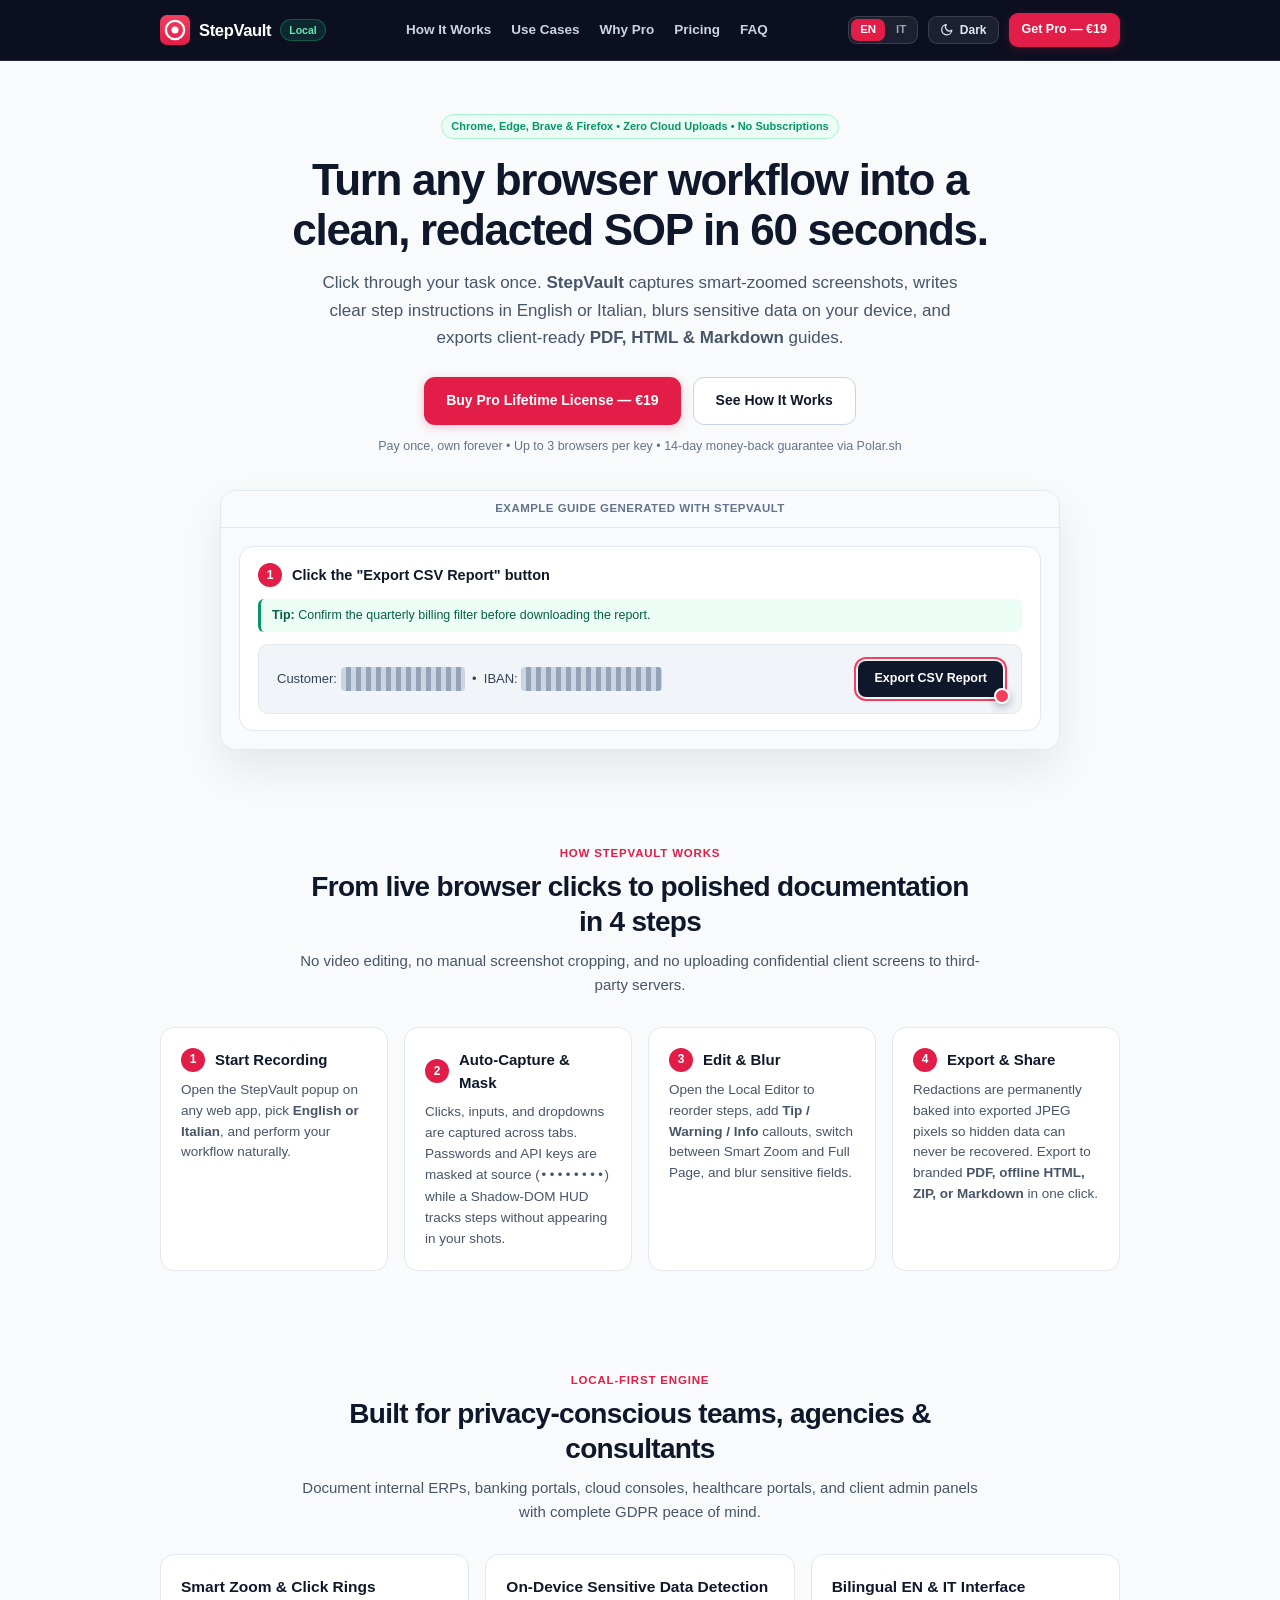
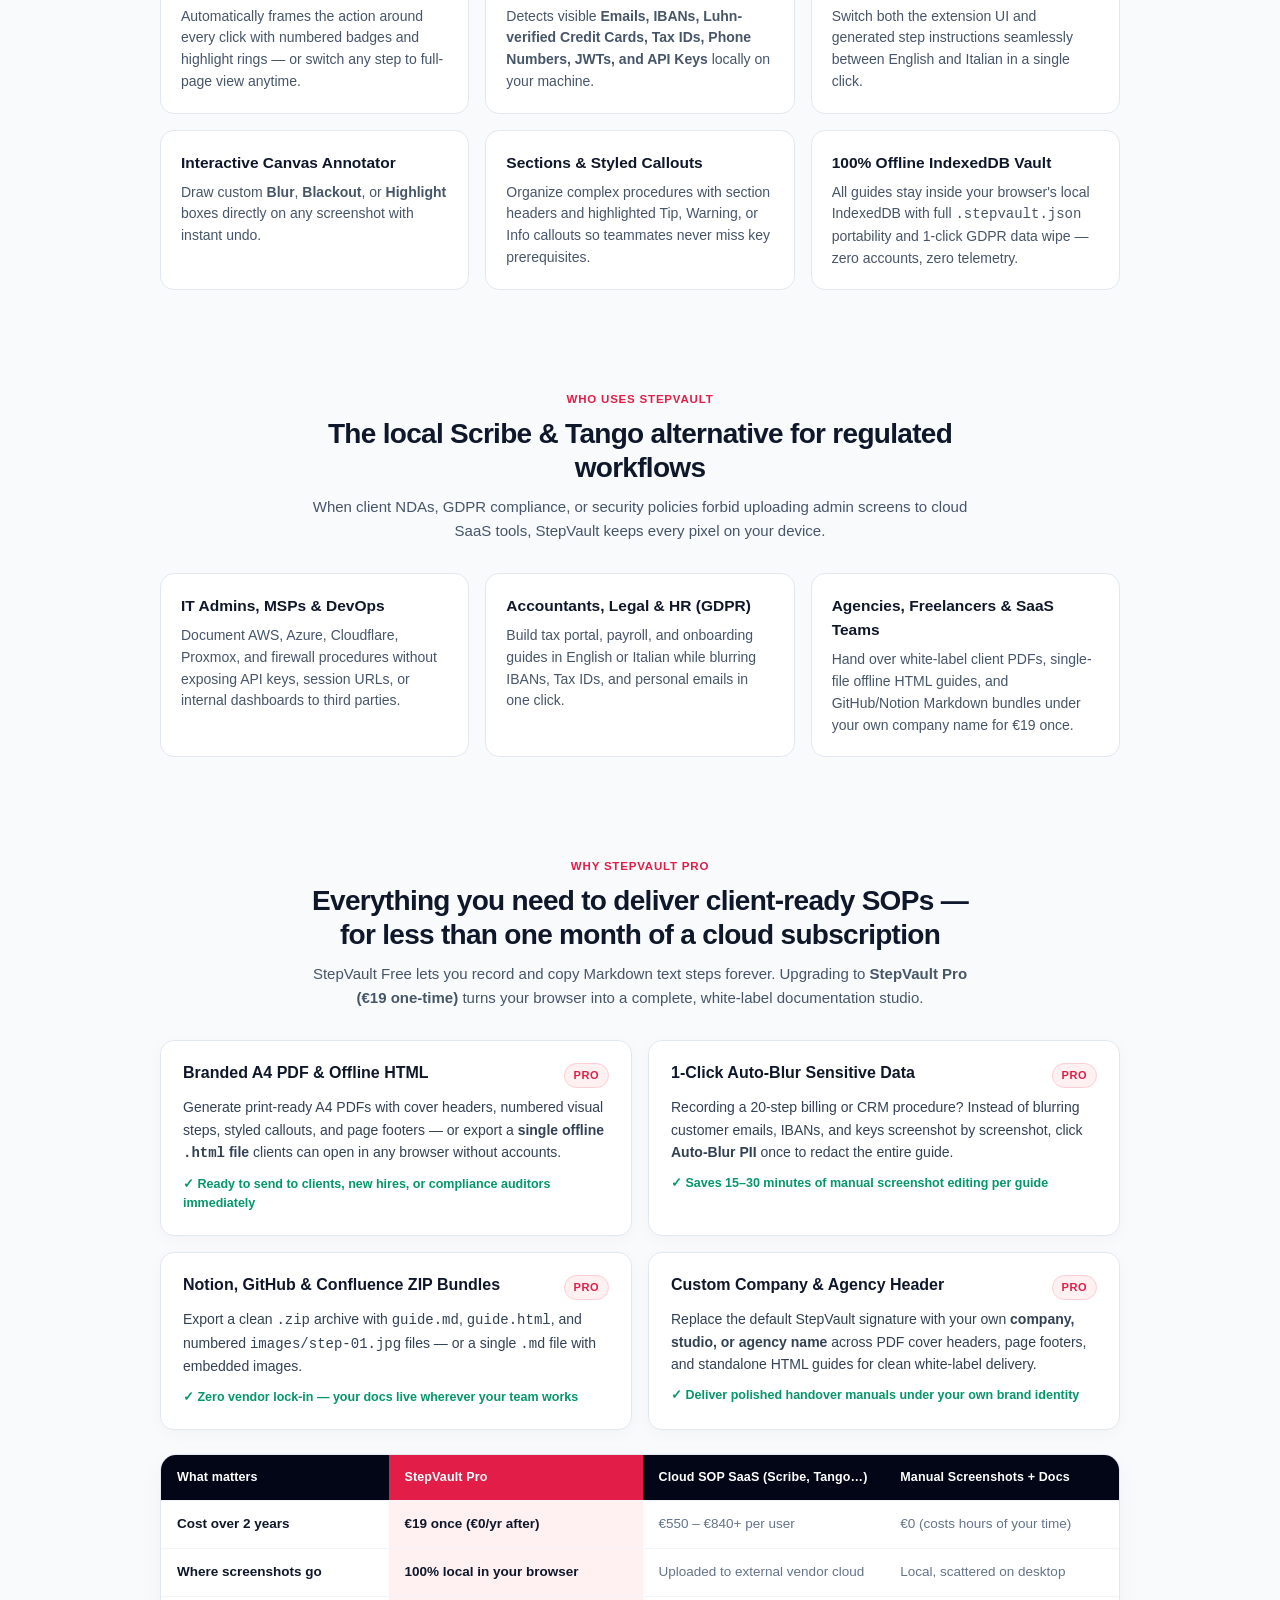
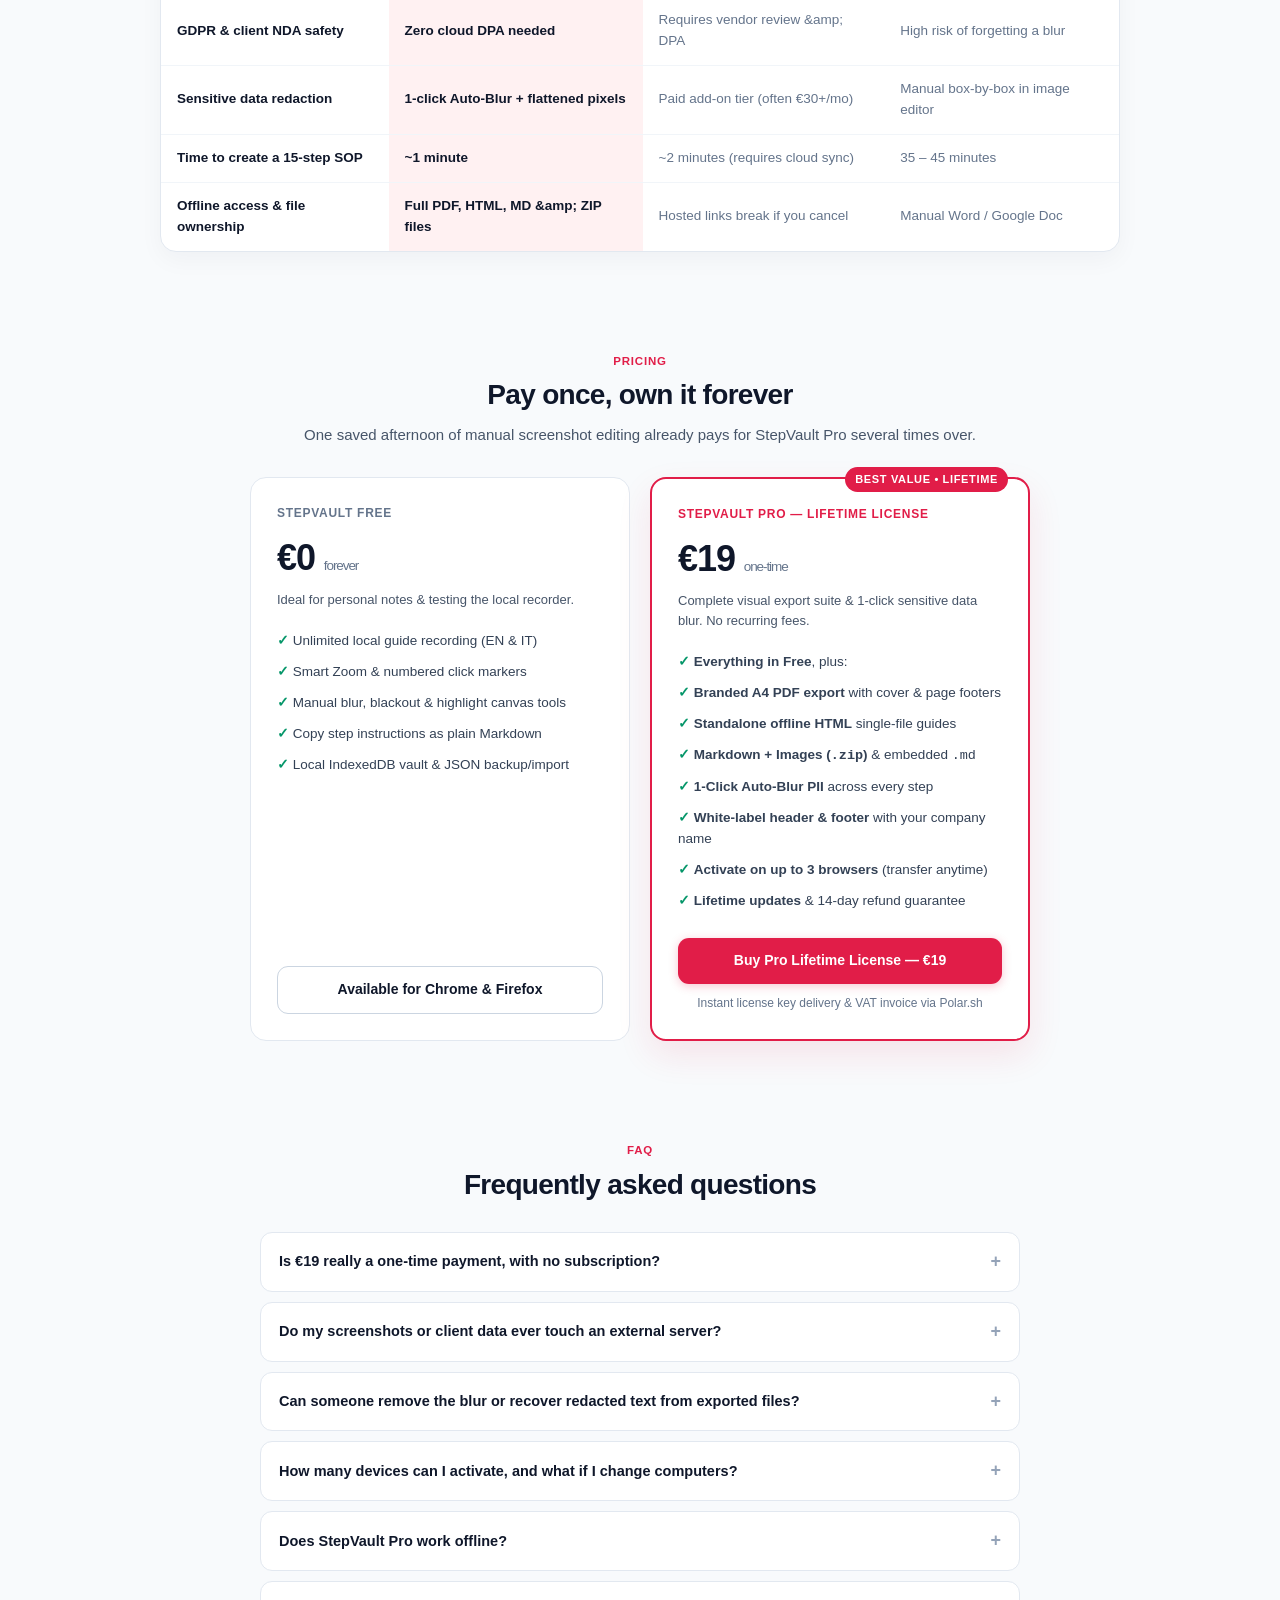
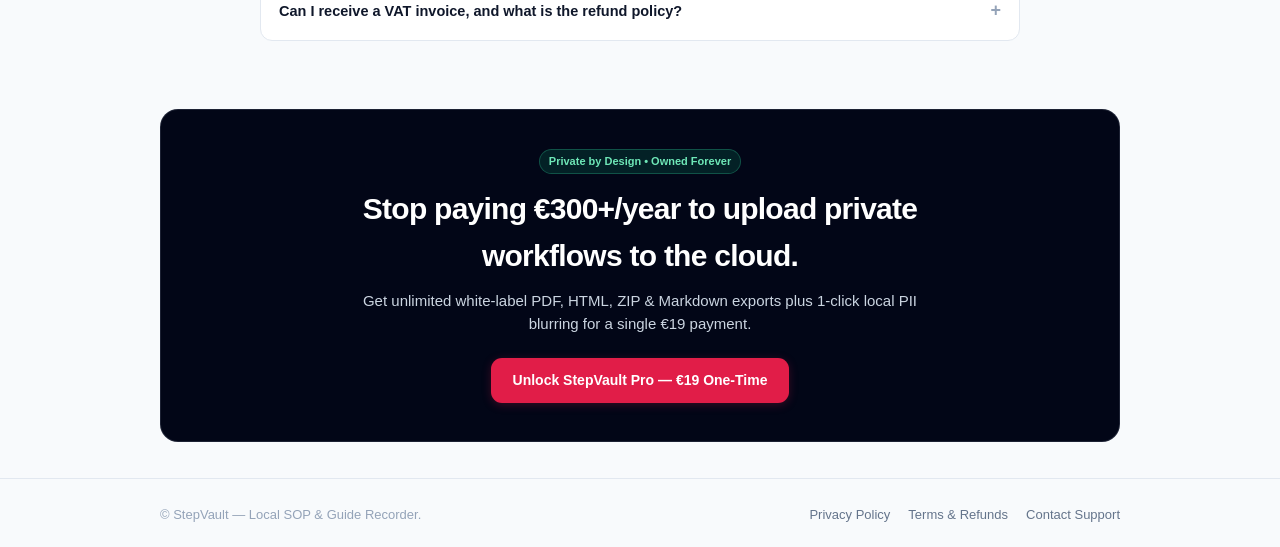
==== commit aae57a38: "edits to the dark theme" ====
--- a/index.html
+++ b/index.html
@@ -37,17 +37,13 @@
     (function () {
       try {
         var saved = localStorage.getItem('stepvault_site_theme');
-        if (saved === 'dark' || saved === 'light') {
-          document.documentElement.setAttribute('data-theme', saved);
-          return;
-        }
-        if (window.matchMedia && window.matchMedia('(prefers-color-scheme: dark)').matches) {
-          document.documentElement.setAttribute('data-theme', 'dark');
-        }
-      } catch (_e) {}
+        document.documentElement.setAttribute('data-theme', saved === 'dark' ? 'dark' : 'light');
+      } catch (_e) {
+        document.documentElement.setAttribute('data-theme', 'light');
+      }
     })();
   </script>
-  <link rel="stylesheet" href="./styles.css" />
+  <link rel="stylesheet" href="./styles.css?v=2" />
 
   <script type="application/ld+json">
   {
@@ -167,14 +163,15 @@
           <button type="button" class="lang-btn active" data-set-lang="en" aria-pressed="true">EN</button>
           <button type="button" class="lang-btn" data-set-lang="it" aria-pressed="false">IT</button>
         </div>
-        <button type="button" class="theme-toggle" id="theme-toggle" data-theme-toggle aria-pressed="false" aria-label="Toggle dark mode" title="Toggle dark mode">
-          <svg class="icon-moon" width="16" height="16" viewBox="0 0 24 24" fill="none" stroke="currentColor" stroke-width="2.1" stroke-linecap="round" stroke-linejoin="round" aria-hidden="true">
+        <button type="button" class="nav-theme-btn" id="theme-toggle" data-theme-toggle aria-pressed="false" aria-label="Switch to dark theme" title="Switch to dark theme">
+          <svg class="icon-moon" width="13.5" height="13.5" viewBox="0 0 24 24" fill="none" stroke="currentColor" stroke-width="2.2" stroke-linecap="round" stroke-linejoin="round" aria-hidden="true">
             <path d="M21 12.79A9 9 0 1 1 11.21 3 7 7 0 0 0 21 12.79z" />
           </svg>
-          <svg class="icon-sun" width="16" height="16" viewBox="0 0 24 24" fill="none" stroke="currentColor" stroke-width="2.1" stroke-linecap="round" stroke-linejoin="round" aria-hidden="true">
+          <svg class="icon-sun" width="13.5" height="13.5" viewBox="0 0 24 24" fill="none" stroke="currentColor" stroke-width="2.2" stroke-linecap="round" stroke-linejoin="round" aria-hidden="true">
             <circle cx="12" cy="12" r="4" />
             <path d="M12 2v2M12 20v2M4.93 4.93l1.41 1.41M17.66 17.66l1.41 1.41M2 12h2M20 12h2M6.34 17.66l-1.41 1.41M19.07 4.93l-1.41 1.41" />
           </svg>
+          <span class="theme-btn-label">Dark</span>
         </button>
         <a href="https://buy.polar.sh/polar_cl_2rsAa7R232uoczY5hBs9cqjbtkQprgrgDu8nz12qWkz" target="_blank" rel="noopener noreferrer" class="btn btn-primary btn-sm nav-cta-desktop" data-i18n="nav_cta">Get Pro — €19</a>
         <button type="button" class="menu-toggle" id="mobile-menu-btn" aria-expanded="false" aria-controls="mobile-nav" aria-label="Toggle navigation menu">
@@ -217,16 +214,9 @@
         Pay once, own forever • Up to 3 browsers per key • 14-day money-back guarantee via Polar.sh
       </p>
 
-      <div class="editor-frame" aria-label="StepVault Local Guide Editor Preview">
+      <div class="editor-frame" aria-label="StepVault Guide Example">
         <div class="editor-topbar">
-          <div class="mock-segmented">
-            <span class="mock-seg-item active" data-i18n="mock_zoom">Smart Zoom</span>
-            <span class="mock-seg-item" data-i18n="mock_full">Full Page</span>
-          </div>
-          <div class="editor-topbar-right">
-            <span class="amber-pill" data-i18n="mock_autoblur">Auto-Blur PII (4)</span>
-            <span class="export-chip" data-i18n="mock_export">Export</span>
-          </div>
+          <span class="example-caption" data-i18n="mock_example_label">Example guide generated with StepVault</span>
         </div>
         <div class="editor-canvas">
           <div class="step-card">
@@ -606,6 +596,6 @@
     </div>
   </footer>
 
-  <script src="./i18n.js"></script>
+  <script src="./main.js?v=2"></script>
 </body>
 </html>
--- a/styles.css
+++ b/styles.css
@@ -160,44 +160,48 @@
   color: #ffffff;
 }
 
-.theme-toggle {
+.nav-theme-btn {
   appearance: none;
-  border: 1px solid rgba(255, 255, 255, 0.16);
+  border: 1px solid rgba(255, 255, 255, 0.14);
   background: rgba(255, 255, 255, 0.07);
-  color: #cbd5e1;
-  width: 34px;
-  height: 32px;
+  color: #e2e8f0;
+  font-family: inherit;
+  font-size: 12px;
+  font-weight: 700;
+  padding: 6px 11px;
   border-radius: 9px;
   display: inline-flex;
   align-items: center;
-  justify-content: center;
+  gap: 6px;
   cursor: pointer;
-  padding: 0;
+  line-height: 1;
+  white-space: nowrap;
   flex-shrink: 0;
   transition: background 0.15s, color 0.15s, border-color 0.15s;
 }
 
-.theme-toggle:hover {
+.nav-theme-btn:hover {
   background: rgba(255, 255, 255, 0.14);
   color: #ffffff;
 }
 
-.theme-toggle .icon-sun {
+.nav-theme-btn .icon-sun {
   display: none;
 }
 
-html[data-theme="dark"] .theme-toggle {
+html[data-theme="dark"] .nav-theme-btn {
+  background: rgba(255, 255, 255, 0.1);
+  border-color: rgba(255, 255, 255, 0.22);
+  color: #ffffff;
+}
+
+html[data-theme="dark"] .nav-theme-btn .icon-moon {
+  display: none;
+}
+
+html[data-theme="dark"] .nav-theme-btn .icon-sun {
+  display: block;
   color: #fbbf24;
-  border-color: rgba(251, 191, 36, 0.32);
-  background: rgba(251, 191, 36, 0.1);
-}
-
-html[data-theme="dark"] .theme-toggle .icon-moon {
-  display: none;
-}
-
-html[data-theme="dark"] .theme-toggle .icon-sun {
-  display: block;
 }
 
 .mobile-nav-cta {
@@ -403,67 +407,19 @@
 
 .editor-topbar {
   display: flex;
-  flex-wrap: wrap;
-  align-items: center;
-  justify-content: space-between;
-  gap: 8px;
-  padding: 10px 16px;
+  align-items: center;
+  justify-content: center;
+  padding: 9px 16px;
   border-bottom: 1px solid var(--slate-200);
-  background: #ffffff;
-  font-size: 12px;
-}
-
-.mock-segmented {
-  display: inline-flex;
-  align-items: center;
-  background: var(--slate-100);
-  border: 1px solid var(--slate-200);
-  border-radius: 9px;
-  padding: 2px;
-  gap: 2px;
-}
-
-.mock-seg-item {
-  padding: 4px 10px;
-  border-radius: 7px;
+  background: var(--slate-50);
+}
+
+.example-caption {
   font-size: 11.5px;
-  font-weight: 600;
+  font-weight: 700;
+  letter-spacing: 0.04em;
+  text-transform: uppercase;
   color: var(--slate-500);
-  white-space: nowrap;
-}
-
-.mock-seg-item.active {
-  background: #ffffff;
-  color: var(--slate-900);
-  box-shadow: 0 1px 2px rgba(15, 23, 42, 0.06);
-}
-
-.editor-topbar-right {
-  display: flex;
-  flex-wrap: wrap;
-  align-items: center;
-  gap: 8px;
-}
-
-.amber-pill {
-  background: #fef3c7;
-  color: #78350f;
-  border: 1px solid #fcd34d;
-  border-radius: 9px;
-  padding: 4px 10px;
-  font-weight: 700;
-  font-size: 11.5px;
-  white-space: nowrap;
-}
-
-.export-chip {
-  background: var(--rose-600);
-  color: #ffffff;
-  border-radius: 9px;
-  padding: 5px 12px;
-  font-weight: 700;
-  font-size: 11.5px;
-  white-space: nowrap;
 }
 
 .editor-canvas {
@@ -1078,28 +1034,12 @@
 }
 
 html[data-theme="dark"] .editor-topbar {
-  background: #0f172a;
+  background: #0b1120;
   border-bottom-color: #1e293b;
 }
 
-html[data-theme="dark"] .mock-segmented {
-  background: #1e293b;
-  border-color: #334155;
-}
-
-html[data-theme="dark"] .mock-seg-item {
+html[data-theme="dark"] .example-caption {
   color: #94a3b8;
-}
-
-html[data-theme="dark"] .mock-seg-item.active {
-  background: #020617;
-  color: #f8fafc;
-}
-
-html[data-theme="dark"] .amber-pill {
-  background: rgba(245, 158, 11, 0.16);
-  color: #fcd34d;
-  border-color: rgba(251, 191, 36, 0.36);
 }
 
 html[data-theme="dark"] .editor-canvas {
@@ -1350,9 +1290,14 @@
   }
 }
 
-@media (max-width: 460px) {
+@media (max-width: 480px) {
   .nav-cta-desktop {
     display: none;
+  }
+
+  .nav-theme-btn {
+    padding: 6px 9px;
+    font-size: 11.5px;
   }
 
   .mobile-nav-cta {
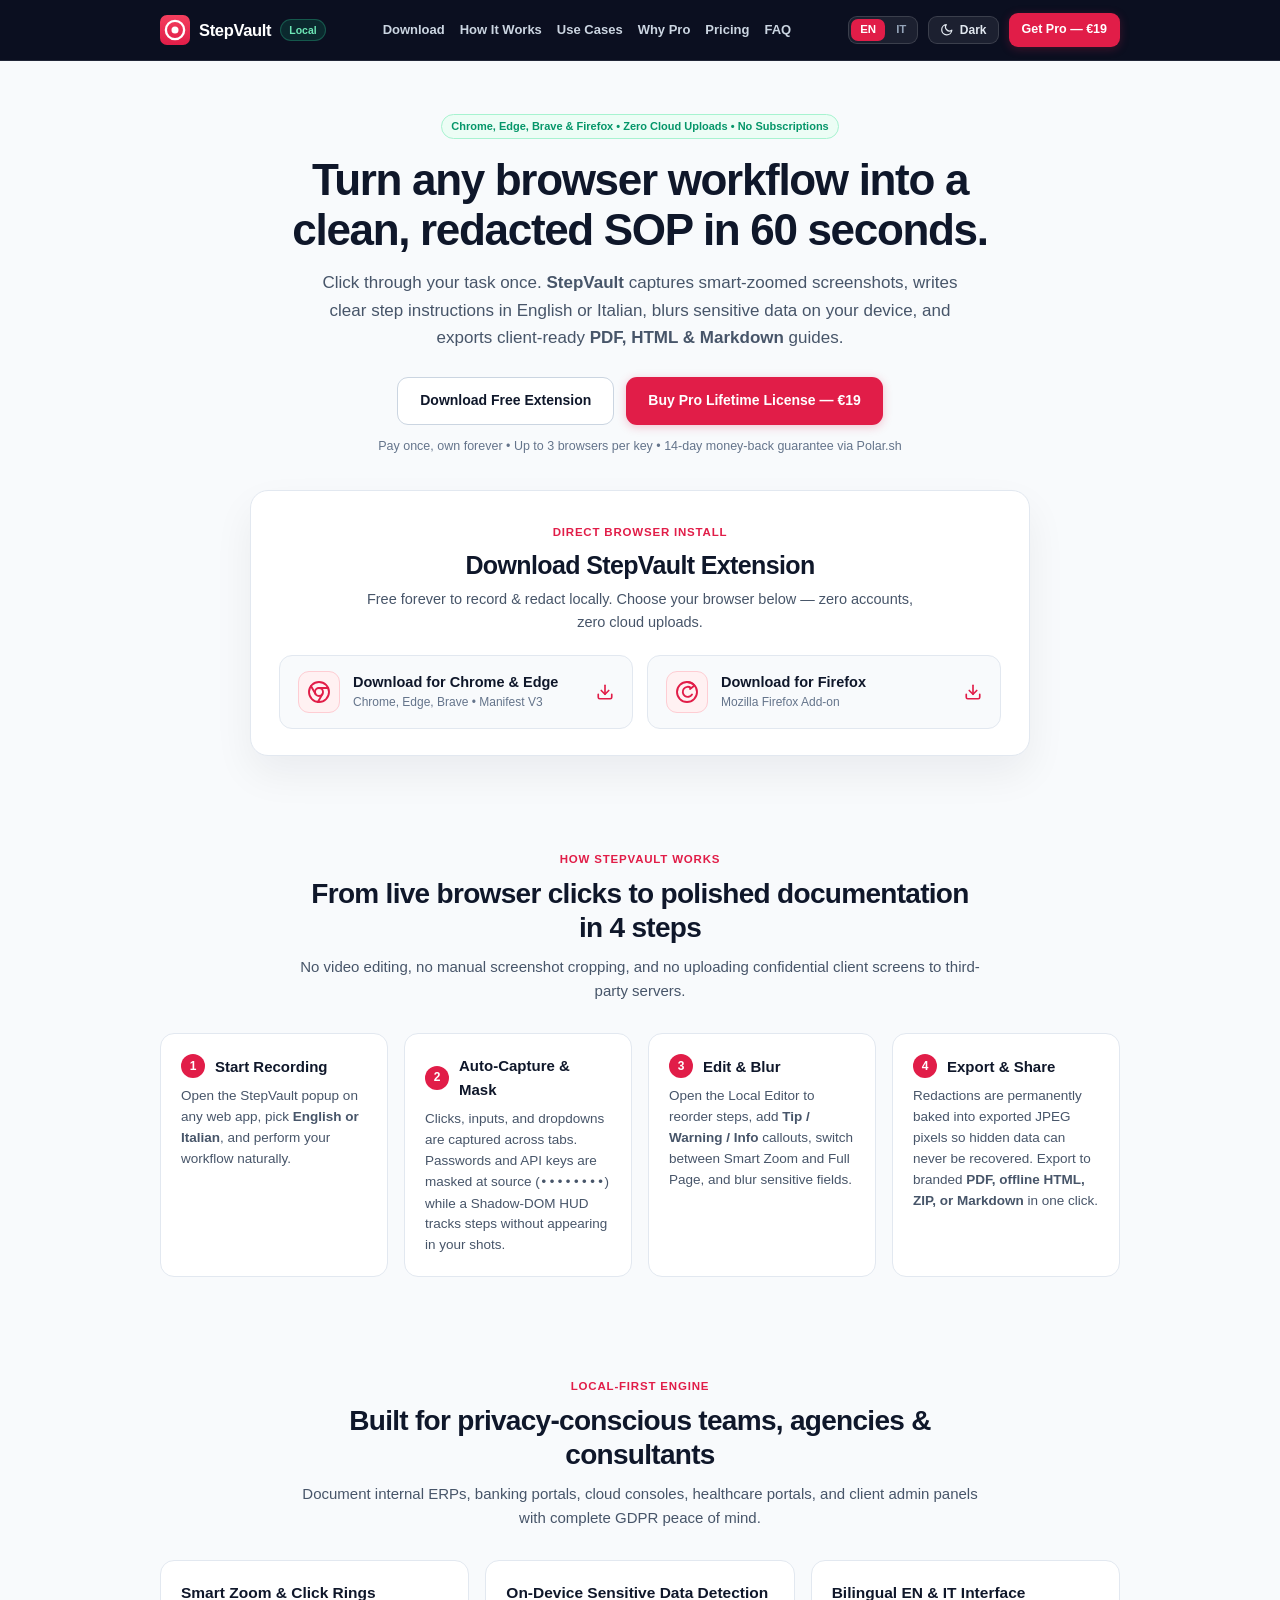
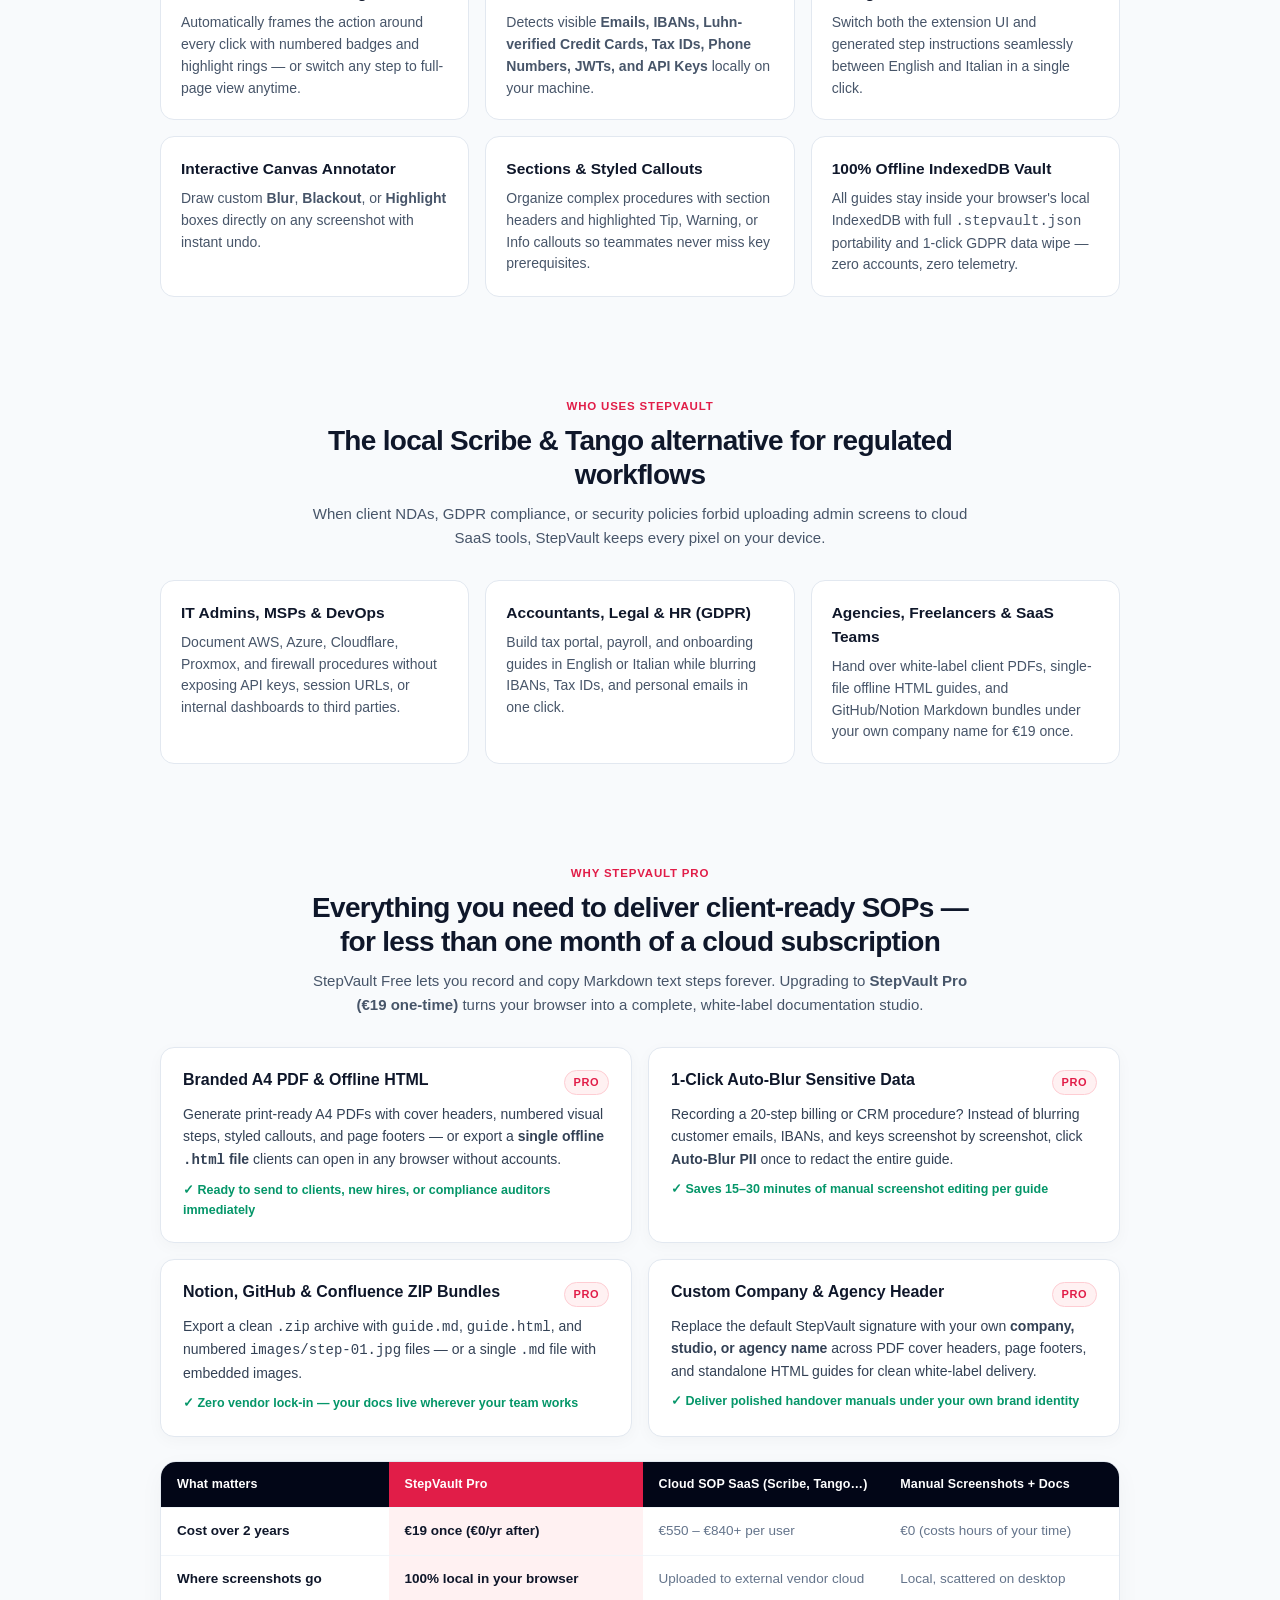
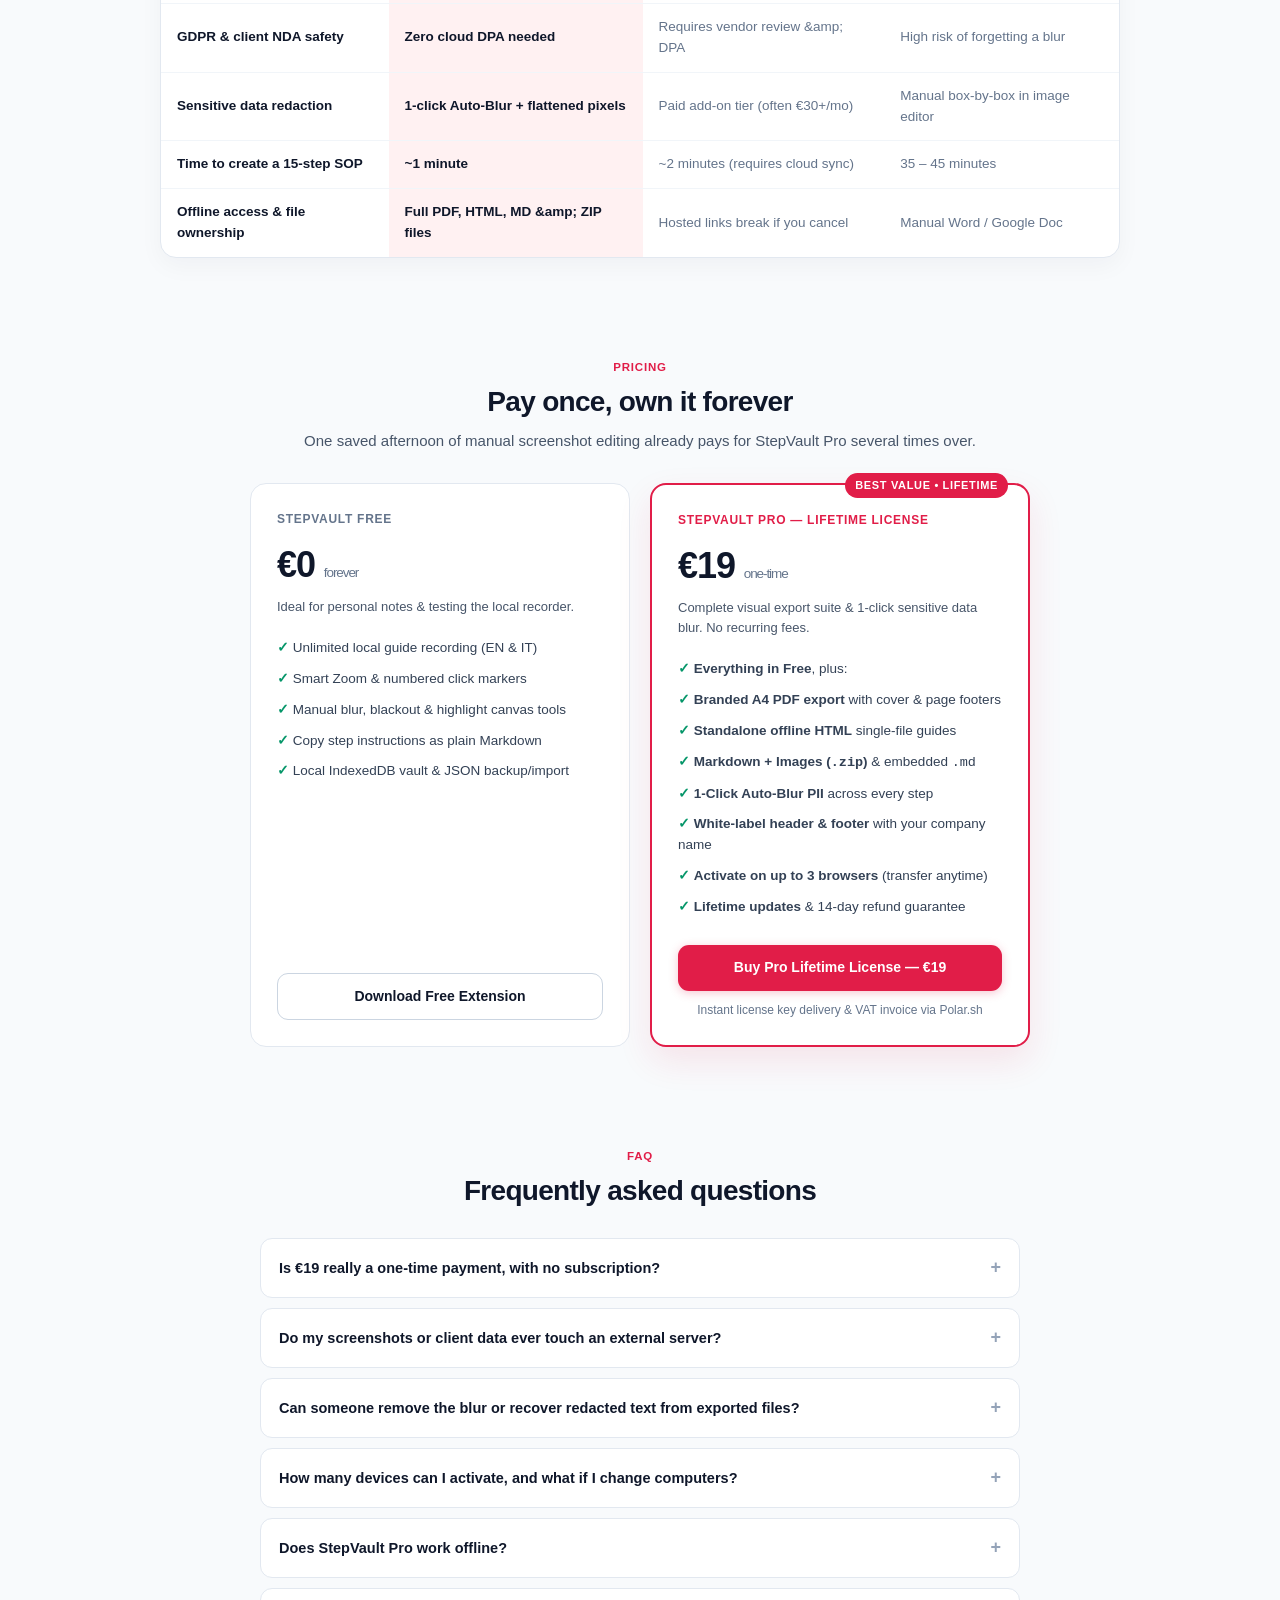
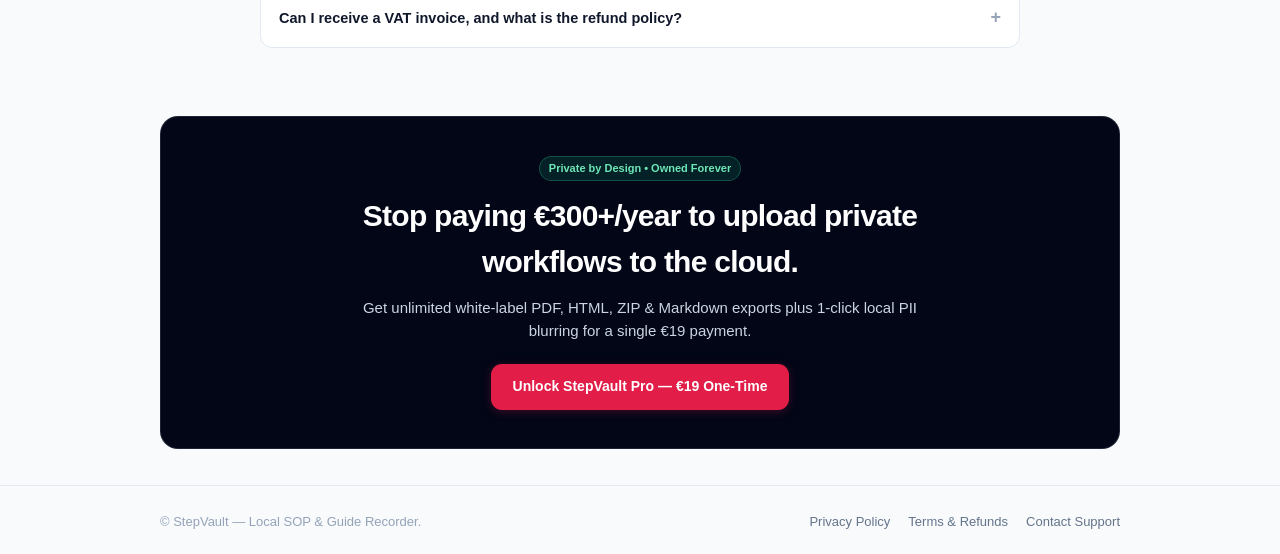
==== commit 7e6f9f8d: "added extension download button" ====
--- a/index.html
+++ b/index.html
@@ -43,7 +43,7 @@
       }
     })();
   </script>
-  <link rel="stylesheet" href="./styles.css?v=2" />
+  <link rel="stylesheet" href="./styles.css?v=4" />
 
   <script type="application/ld+json">
   {
@@ -151,6 +151,7 @@
       </a>
 
       <nav class="nav-links-desktop" aria-label="Primary">
+        <a href="#download" class="link" data-i18n="nav_download">Download</a>
         <a href="#how-it-works" class="link" data-i18n="nav_how">How It Works</a>
         <a href="#use-cases" class="link" data-i18n="nav_use_cases">Use Cases</a>
         <a href="#why-pro" class="link" data-i18n="nav_why_pro">Why Pro</a>
@@ -186,6 +187,7 @@
 
     <nav class="mobile-nav" id="mobile-nav" aria-label="Mobile navigation">
       <div class="mobile-nav-links">
+        <a href="#download" data-i18n="nav_download">Download</a>
         <a href="#how-it-works" data-i18n="nav_how">How It Works</a>
         <a href="#use-cases" data-i18n="nav_use_cases">Use Cases</a>
         <a href="#why-pro" data-i18n="nav_why_pro">Why Pro</a>
@@ -207,38 +209,69 @@
         Click through your task once. <strong>StepVault</strong> automatically captures smart-cropped screenshots, writes step instructions in English or Italian, pixelates sensitive PII on your device, and exports client-ready <strong>PDF, HTML &amp; Markdown</strong> guides.
       </p>
       <div class="cta-row">
+        <a href="#download" class="btn btn-secondary" data-i18n="hero_cta_secondary">Download Free Extension</a>
         <a href="https://buy.polar.sh/polar_cl_2rsAa7R232uoczY5hBs9cqjbtkQprgrgDu8nz12qWkz" target="_blank" rel="noopener noreferrer" class="btn btn-primary" data-i18n="hero_cta_primary">Buy Pro Lifetime License — €19</a>
-        <a href="#how-it-works" class="btn btn-secondary" data-i18n="hero_cta_secondary">See How It Works</a>
       </div>
       <p class="hero-trust" data-i18n="hero_trust">
         Pay once, own forever • Up to 3 browsers per key • 14-day money-back guarantee via Polar.sh
       </p>
 
-      <div class="editor-frame" aria-label="StepVault Guide Example">
-        <div class="editor-topbar">
-          <span class="example-caption" data-i18n="mock_example_label">Example guide generated with StepVault</span>
-        </div>
-        <div class="editor-canvas">
-          <div class="step-card">
-            <div class="step-head">
-              <span class="step-num-badge" aria-hidden="true">1</span>
-              <span data-i18n="mock_step_title">Click the "Export CSV Report" button</span>
-            </div>
-            <div class="step-callout-mini" data-i18n-html="mock_tip">
-              <strong>Tip:</strong> Double-check the quarterly billing filter before downloading the ledger.
-            </div>
-            <div class="shot-box">
-              <div class="shot-fields">
-                <span data-i18n="mock_customer">Customer:</span> <span class="pixelated">mario.rossi@corp.it</span> &nbsp;•&nbsp;
-                IBAN: <span class="pixelated">IT60X0542811101000</span>
-              </div>
-              <span class="target-btn">
-                Export CSV Report
-                <span class="click-dot" aria-hidden="true"></span>
-              </span>
-            </div>
-          </div>
-        </div>
+      <div id="download" class="download-section" aria-labelledby="download-heading">
+        <span class="section-eyebrow" data-i18n="dl_eyebrow">Direct Browser Install</span>
+        <h2 id="download-heading" class="download-title" data-i18n="dl_title">Download StepVault Extension</h2>
+        <p class="download-sub" data-i18n="dl_sub">
+          Free forever to record &amp; redact locally. Choose your browser below — zero accounts, zero cloud uploads.
+        </p>
+
+        <div class="download-grid">
+          <a href="#download" id="download-chrome-btn" data-store-link="chrome" class="download-browser-btn">
+            <span class="dl-browser-icon" aria-hidden="true">
+              <svg width="24" height="24" viewBox="0 0 24 24" fill="none" stroke="currentColor" stroke-width="1.9" stroke-linecap="round" stroke-linejoin="round">
+                <circle cx="12" cy="12" r="10" />
+                <circle cx="12" cy="12" r="4" />
+                <line x1="21.17" y1="8" x2="12" y2="8" />
+                <line x1="3.95" y1="6.06" x2="8.54" y2="14" />
+                <line x1="10.88" y1="21.94" x2="15.46" y2="14" />
+              </svg>
+            </span>
+            <span class="dl-btn-text">
+              <strong class="dl-btn-main" data-i18n="dl_chrome_btn">Download for Chrome &amp; Edge</strong>
+              <span class="dl-btn-meta" data-i18n="dl_chrome_sub">Chrome, Edge, Brave • Manifest V3</span>
+            </span>
+            <span class="dl-btn-arrow" aria-hidden="true">
+              <svg width="18" height="18" viewBox="0 0 24 24" fill="none" stroke="currentColor" stroke-width="2.2" stroke-linecap="round" stroke-linejoin="round">
+                <path d="M21 15v4a2 2 0 0 1-2 2H5a2 2 0 0 1-2-2v-4" />
+                <polyline points="7 10 12 15 17 10" />
+                <line x1="12" y1="15" x2="12" y2="3" />
+              </svg>
+            </span>
+          </a>
+
+          <a href="#download" id="download-firefox-btn" data-store-link="firefox" class="download-browser-btn">
+            <span class="dl-browser-icon" aria-hidden="true">
+              <svg width="24" height="24" viewBox="0 0 24 24" fill="none" stroke="currentColor" stroke-width="1.9" stroke-linecap="round" stroke-linejoin="round">
+                <circle cx="12" cy="12" r="10" />
+                <path d="M16 8a5 5 0 1 0 1 6.5" />
+                <path d="M12 2a10 10 0 0 1 7.5 3.5L15 9" />
+              </svg>
+            </span>
+            <span class="dl-btn-text">
+              <strong class="dl-btn-main" data-i18n="dl_firefox_btn">Download for Firefox</strong>
+              <span class="dl-btn-meta" data-i18n="dl_firefox_sub">Mozilla Firefox Add-on</span>
+            </span>
+            <span class="dl-btn-arrow" aria-hidden="true">
+              <svg width="18" height="18" viewBox="0 0 24 24" fill="none" stroke="currentColor" stroke-width="2.2" stroke-linecap="round" stroke-linejoin="round">
+                <path d="M21 15v4a2 2 0 0 1-2 2H5a2 2 0 0 1-2-2v-4" />
+                <polyline points="7 10 12 15 17 10" />
+                <line x1="12" y1="15" x2="12" y2="3" />
+              </svg>
+            </span>
+          </a>
+        </div>
+
+        <p id="download-pending-msg" class="download-pending-msg" role="status" aria-live="polite" hidden data-i18n="dl_pending_notice">
+          StepVault is currently awaiting official store publication — the direct download link will be enabled here shortly.
+        </p>
       </div>
     </section>
 
@@ -409,7 +442,7 @@
             <span class="pro-pill">Pro</span>
           </div>
           <p data-i18n-html="pro_4_body">
-            Replace the default StepVault label with your own <strong>company, agency, or department name</strong> across PDF cover headers, page footers, and HTML hero banners, paired with your brand's accent color.
+            Replace the default StepVault signature with your own <strong>company, studio, or agency name</strong> across PDF cover headers, page footers, and standalone HTML guides for clean white-label delivery.
           </p>
           <div class="pro-benefit-note" data-i18n="pro_4_note">✓ Deliver polished handover manuals under your own brand identity</div>
         </div>
@@ -492,7 +525,7 @@
               <li data-i18n="free_f5">Local IndexedDB vault &amp; JSON backup/import</li>
             </ul>
           </div>
-          <a href="#how-it-works" class="btn btn-secondary" data-i18n="free_btn">Available for Chrome &amp; Firefox</a>
+          <a href="#download" class="btn btn-secondary" data-i18n="free_btn">Download Free Extension</a>
         </div>
 
         <div class="price-card pro">
@@ -596,6 +629,6 @@
     </div>
   </footer>
 
-  <script src="./main.js?v=2"></script>
+  <script src="./main.js?v=4"></script>
 </body>
 </html>
--- a/styles.css
+++ b/styles.css
@@ -102,8 +102,8 @@
 .nav-links-desktop {
   display: flex;
   align-items: center;
-  gap: 20px;
-  font-size: 13.5px;
+  gap: 15px;
+  font-size: 13px;
   font-weight: 600;
 }
 
@@ -245,18 +245,23 @@
 .mobile-nav-links {
   display: flex;
   flex-direction: column;
+  align-items: center;
+  text-align: center;
   gap: 4px;
 }
 
 .mobile-nav-links a {
   display: block;
-  padding: 10px 12px;
+  width: 100%;
+  max-width: 320px;
+  text-align: center;
+  padding: 10px 16px;
   border-radius: 10px;
   color: #e2e8f0;
   text-decoration: none;
   font-size: 14px;
   font-weight: 600;
-  transition: background 0.15s;
+  transition: background 0.15s, color 0.15s;
 }
 
 .mobile-nav-links a:hover {
@@ -394,56 +399,116 @@
   font-weight: 500;
 }
 
-.editor-frame {
-  max-width: 840px;
+.download-section {
+  max-width: 780px;
   margin: 0 auto;
   background: #ffffff;
   border: 1px solid var(--slate-200);
-  border-radius: 16px;
-  box-shadow: 0 20px 45px rgba(15, 23, 42, 0.08);
-  overflow: hidden;
+  border-radius: 18px;
+  padding: 28px 28px 26px;
+  box-shadow: 0 18px 40px rgba(15, 23, 42, 0.06);
+  text-align: center;
+  scroll-margin-top: 80px;
+}
+
+.download-title {
+  margin: 0 0 8px;
+  font-size: clamp(20px, 2.8vw, 25px);
+  font-weight: 850;
+  letter-spacing: -0.025em;
+  line-height: 1.22;
+}
+
+.download-sub {
+  margin: 0 auto 22px;
+  max-width: 560px;
+  font-size: 14.5px;
+  color: var(--slate-600);
+  line-height: 1.55;
+}
+
+.download-grid {
+  display: grid;
+  grid-template-columns: repeat(2, 1fr);
+  gap: 14px;
+}
+
+.download-browser-btn {
+  display: flex;
+  align-items: center;
+  gap: 13px;
+  padding: 15px 18px;
+  background: var(--slate-50);
+  border: 1.5px solid var(--slate-200);
+  border-radius: 13px;
+  text-decoration: none;
   text-align: left;
-}
-
-.editor-topbar {
-  display: flex;
+  color: var(--slate-900);
+  transition: border-color 0.15s, background 0.15s, box-shadow 0.15s, transform 0.1s;
+}
+
+.download-browser-btn:hover {
+  background: #ffffff;
+  border-color: var(--rose-600);
+  box-shadow: 0 8px 22px rgba(225, 29, 72, 0.1);
+}
+
+.download-browser-btn:active {
+  transform: scale(0.99);
+}
+
+.dl-browser-icon {
+  width: 42px;
+  height: 42px;
+  border-radius: 11px;
+  background: var(--rose-50);
+  color: var(--rose-600);
+  border: 1px solid var(--rose-200);
+  display: inline-flex;
   align-items: center;
   justify-content: center;
-  padding: 9px 16px;
-  border-bottom: 1px solid var(--slate-200);
-  background: var(--slate-50);
-}
-
-.example-caption {
-  font-size: 11.5px;
-  font-weight: 700;
-  letter-spacing: 0.04em;
-  text-transform: uppercase;
+  flex-shrink: 0;
+}
+
+.dl-btn-text {
+  display: flex;
+  flex-direction: column;
+  gap: 2px;
+  min-width: 0;
+  flex: 1;
+}
+
+.dl-btn-main {
+  font-size: 14.5px;
+  font-weight: 800;
+  line-height: 1.25;
+  color: var(--slate-900);
+}
+
+.dl-btn-meta {
+  font-size: 12px;
+  font-weight: 500;
   color: var(--slate-500);
 }
 
-.editor-canvas {
-  background: var(--slate-50);
-  padding: 18px;
-  display: flex;
-  flex-direction: column;
-  gap: 12px;
-}
-
-.step-card {
-  background: #ffffff;
-  border: 1px solid var(--slate-200);
-  border-radius: 14px;
-  padding: 16px 18px;
-}
-
-.step-head {
-  display: flex;
-  align-items: center;
-  gap: 10px;
-  font-weight: 700;
-  font-size: 14.5px;
-  margin-bottom: 12px;
+.dl-btn-arrow {
+  color: var(--rose-600);
+  display: inline-flex;
+  align-items: center;
+  justify-content: center;
+  flex-shrink: 0;
+}
+
+.download-pending-msg {
+  margin: 16px auto 0;
+  padding: 11px 16px;
+  border-radius: 10px;
+  background: var(--rose-50);
+  border: 1px solid var(--rose-200);
+  color: var(--rose-700);
+  font-size: 13px;
+  font-weight: 600;
+  line-height: 1.5;
 }
 
 .step-num-badge {
@@ -458,70 +523,6 @@
   align-items: center;
   justify-content: center;
   flex-shrink: 0;
-}
-
-.step-callout-mini {
-  background: var(--emerald-50);
-  border-left: 3px solid var(--emerald-600);
-  color: #065f46;
-  font-size: 12.5px;
-  padding: 7px 11px;
-  border-radius: 6px;
-  margin-bottom: 12px;
-  font-weight: 500;
-}
-
-.shot-box {
-  position: relative;
-  background: var(--slate-100);
-  border: 1px solid var(--slate-200);
-  border-radius: 10px;
-  padding: 16px 18px;
-  display: flex;
-  align-items: center;
-  justify-content: space-between;
-  gap: 14px;
-  flex-wrap: wrap;
-}
-
-.shot-fields {
-  font-size: 13px;
-  color: var(--slate-700);
-  line-height: 1.7;
-}
-
-.pixelated {
-  display: inline-block;
-  background: repeating-linear-gradient(90deg, #cbd5e1 0 5px, #94a3b8 5px 10px);
-  color: transparent;
-  border-radius: 4px;
-  padding: 1px 6px;
-  user-select: none;
-}
-
-.target-btn {
-  position: relative;
-  background: var(--slate-900);
-  color: #ffffff;
-  font-size: 12.5px;
-  font-weight: 700;
-  padding: 8px 16px;
-  border-radius: 8px;
-  outline: 2.5px solid var(--rose-500);
-  outline-offset: 2px;
-  white-space: nowrap;
-}
-
-.click-dot {
-  position: absolute;
-  right: -7px;
-  bottom: -7px;
-  width: 16px;
-  height: 16px;
-  border-radius: 50%;
-  background: var(--rose-500);
-  border: 2.5px solid #ffffff;
-  box-shadow: 0 3px 8px rgba(15, 23, 42, 0.3);
 }
 
 /* ===========================
@@ -1027,56 +1028,54 @@
   background: #334155;
 }
 
-html[data-theme="dark"] .editor-frame {
+html[data-theme="dark"] .download-section {
   background: #0f172a;
   border-color: #1e293b;
-  box-shadow: 0 24px 55px rgba(0, 0, 0, 0.55);
-}
-
-html[data-theme="dark"] .editor-topbar {
-  background: #0b1120;
-  border-bottom-color: #1e293b;
-}
-
-html[data-theme="dark"] .example-caption {
-  color: #94a3b8;
-}
-
-html[data-theme="dark"] .editor-canvas {
-  background: #060911;
-}
-
-html[data-theme="dark"] .step-card {
-  background: #0f172a;
-  border-color: #1e293b;
-}
-
-html[data-theme="dark"] .step-head {
+  box-shadow: 0 22px 50px rgba(0, 0, 0, 0.5);
+}
+
+html[data-theme="dark"] .download-title {
   color: #f8fafc;
 }
 
-html[data-theme="dark"] .step-callout-mini {
-  background: rgba(16, 185, 129, 0.13);
-  border-left-color: #10b981;
-  color: #a7f3d0;
-}
-
-html[data-theme="dark"] .shot-box {
+html[data-theme="dark"] .download-sub {
+  color: #cbd5e1;
+}
+
+html[data-theme="dark"] .download-browser-btn {
   background: #162033;
   border-color: #28354d;
-}
-
-html[data-theme="dark"] .shot-fields {
-  color: #e2e8f0;
-}
-
-html[data-theme="dark"] .pixelated {
-  background: repeating-linear-gradient(90deg, #475569 0 5px, #64748b 5px 10px);
-}
-
-html[data-theme="dark"] .target-btn {
-  background: #020617;
-  color: #ffffff;
+  color: #f8fafc;
+}
+
+html[data-theme="dark"] .download-browser-btn:hover {
+  background: #1e293b;
+  border-color: #f43f5e;
+  box-shadow: 0 10px 26px rgba(244, 63, 94, 0.18);
+}
+
+html[data-theme="dark"] .dl-browser-icon {
+  background: rgba(244, 63, 94, 0.15);
+  color: #fb7185;
+  border-color: rgba(244, 63, 94, 0.32);
+}
+
+html[data-theme="dark"] .dl-btn-main {
+  color: #f8fafc;
+}
+
+html[data-theme="dark"] .dl-btn-meta {
+  color: #94a3b8;
+}
+
+html[data-theme="dark"] .dl-btn-arrow {
+  color: #fb7185;
+}
+
+html[data-theme="dark"] .download-pending-msg {
+  background: rgba(244, 63, 94, 0.14);
+  border-color: rgba(244, 63, 94, 0.34);
+  color: #fecdd3;
 }
 
 html[data-theme="dark"] .section-eyebrow {
@@ -1195,7 +1194,7 @@
 /* ===========================
    Multi-Tier Responsive Breakpoints (PC / Tablet / Mobile)
    =========================== */
-@media (max-width: 960px) {
+@media (max-width: 980px) {
   .nav-links-desktop {
     display: none;
   }
@@ -1215,7 +1214,8 @@
 
 @media (max-width: 720px) {
   .grid-2,
-  .pricing-grid {
+  .pricing-grid,
+  .download-grid {
     grid-template-columns: 1fr;
   }
 
@@ -1260,16 +1260,12 @@
     width: 100%;
   }
 
-  .editor-canvas {
-    padding: 12px;
-  }
-
-  .step-card {
-    padding: 14px;
-  }
-
-  .shot-box {
-    padding: 14px;
+  .download-section {
+    padding: 22px 16px 20px;
+  }
+
+  .download-browser-btn {
+    padding: 14px 14px;
   }
 
   .price-card {
@@ -1302,6 +1298,8 @@
 
   .mobile-nav-cta {
     display: inline-flex;
+    justify-content: center;
+    max-width: 320px;
     color: #ffffff !important;
   }
 }
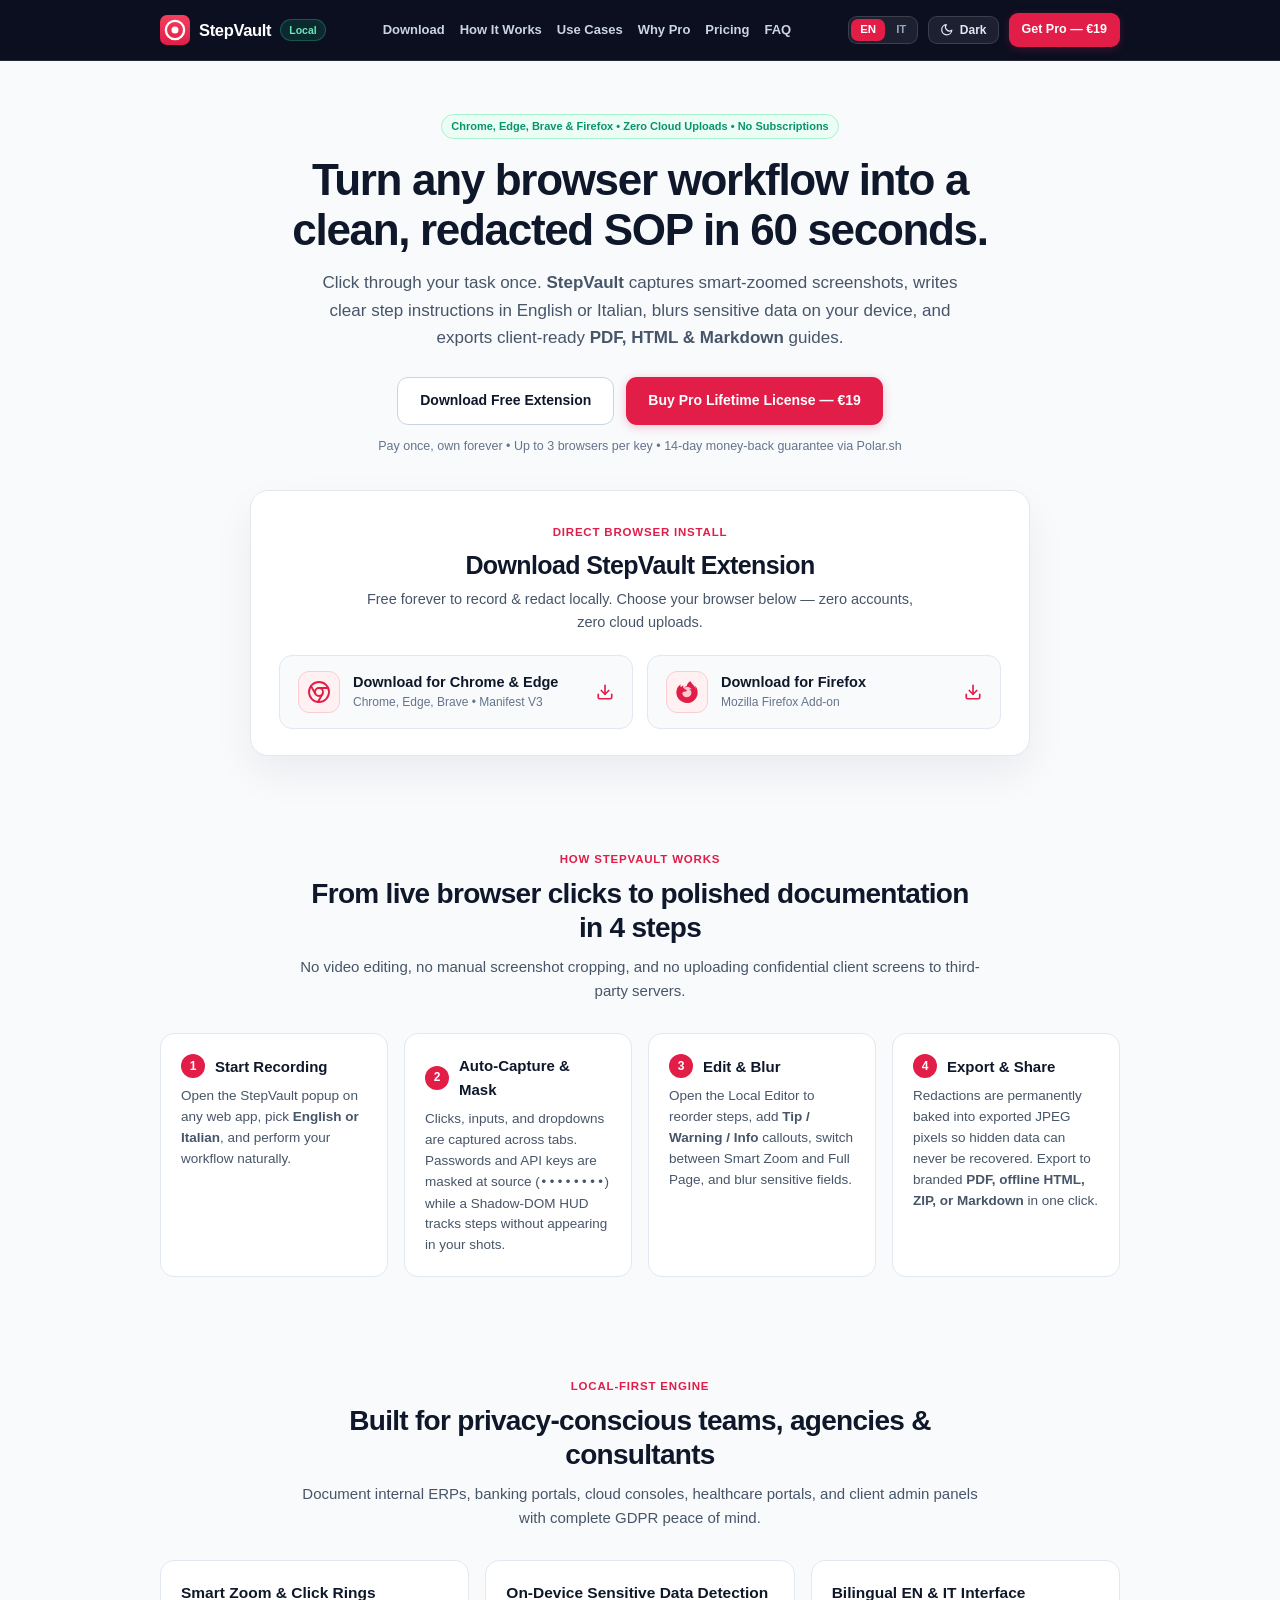
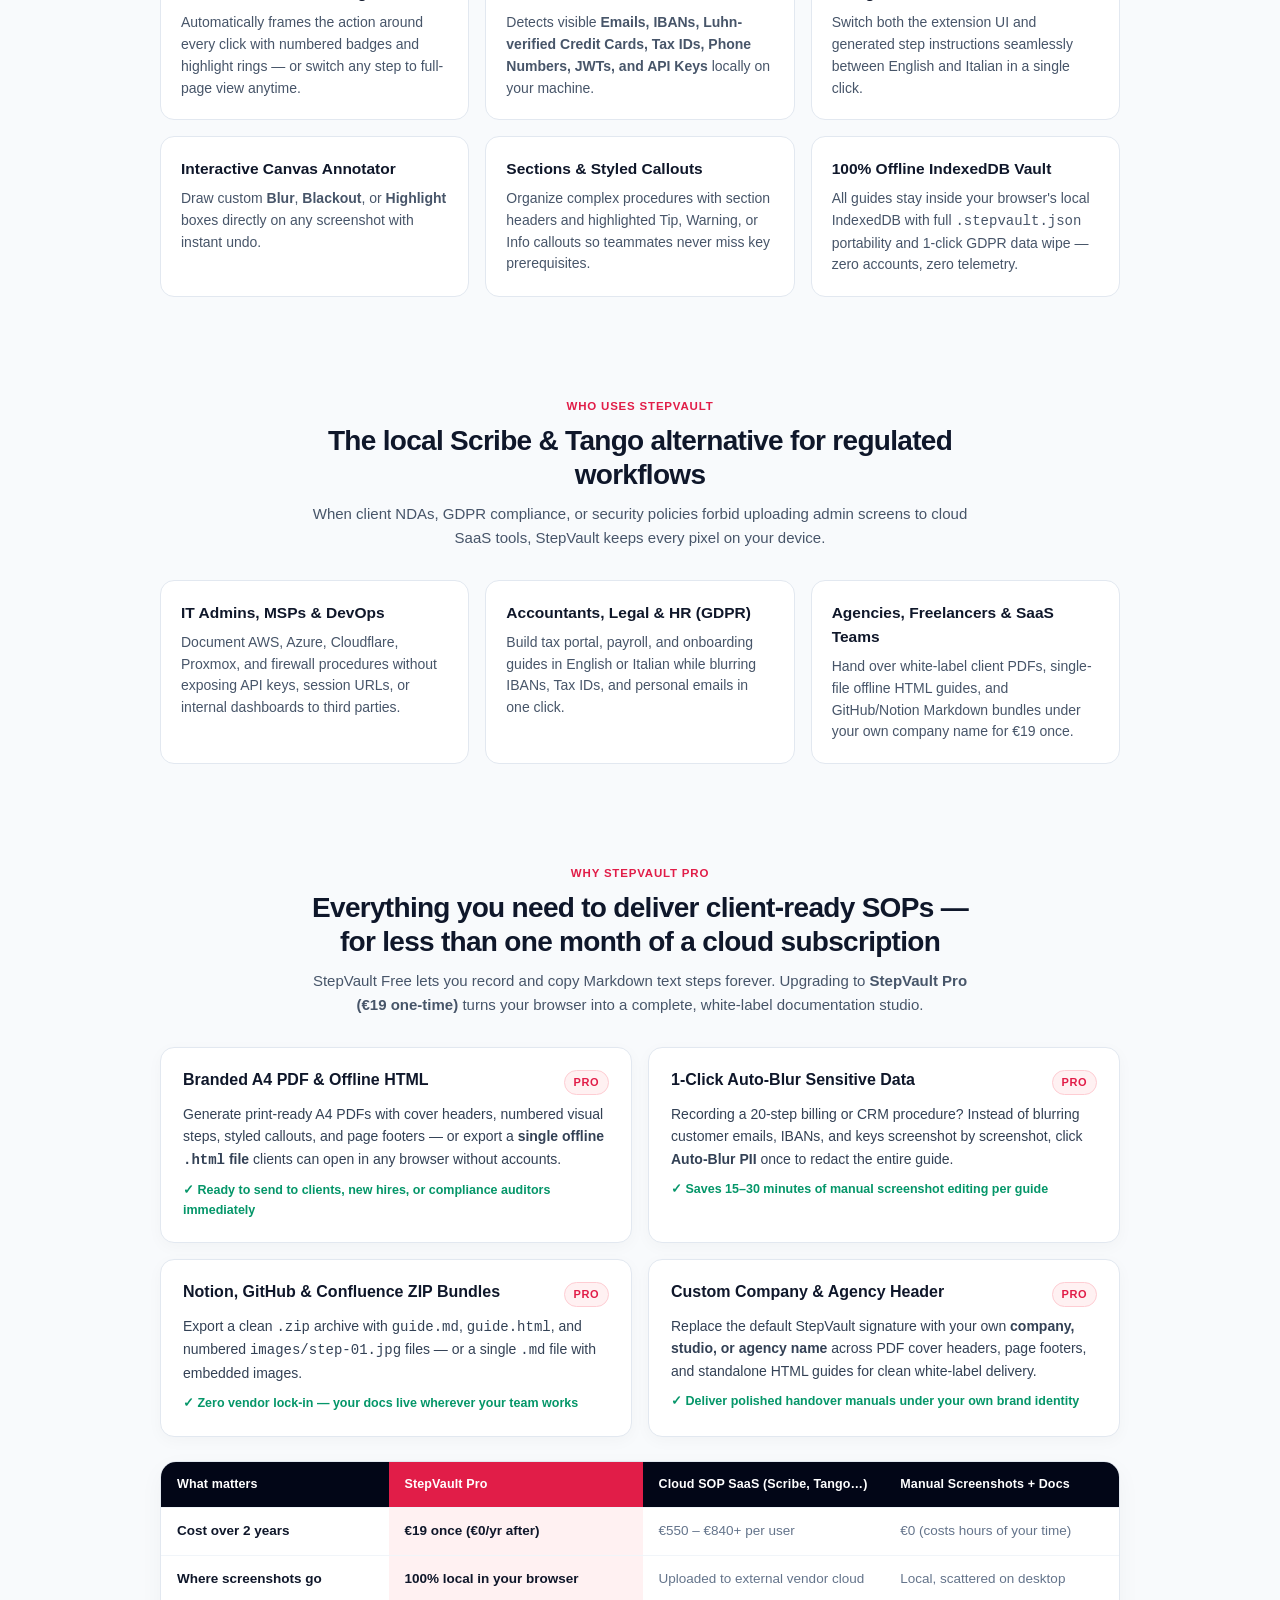
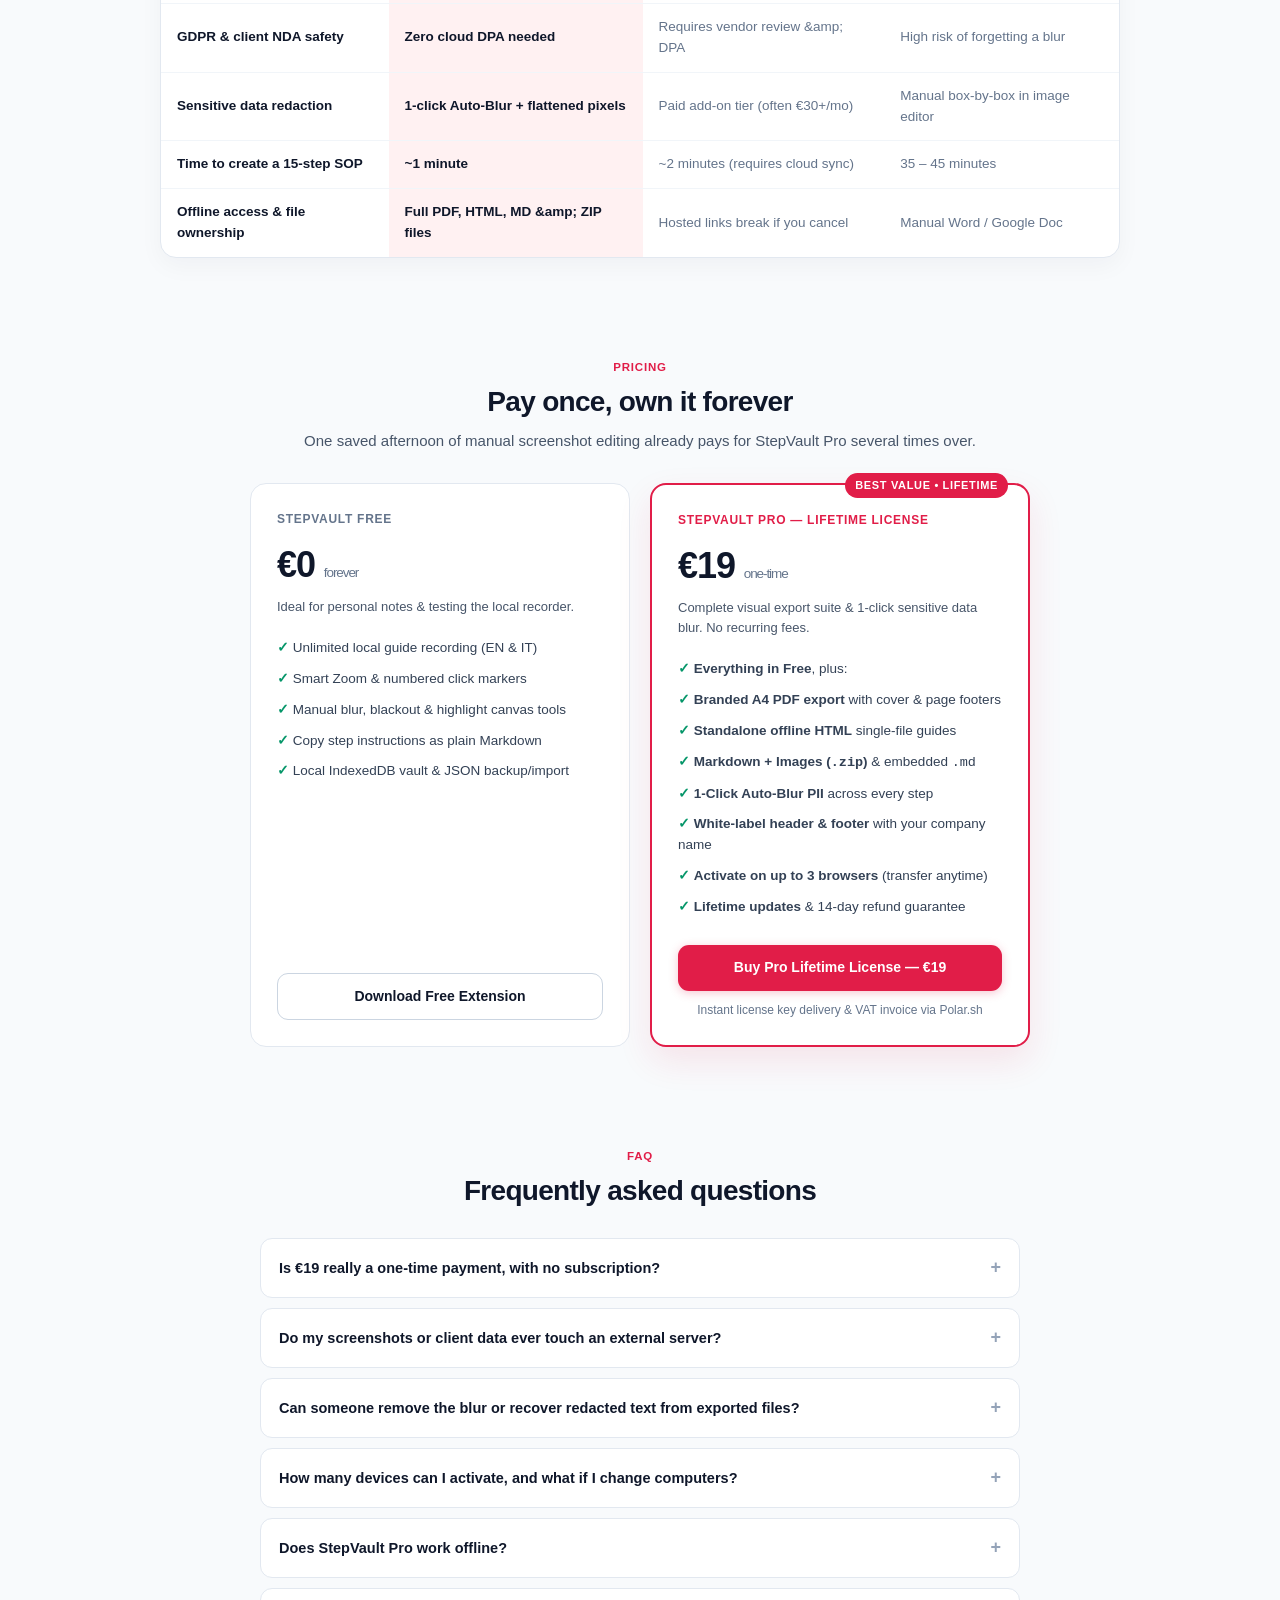
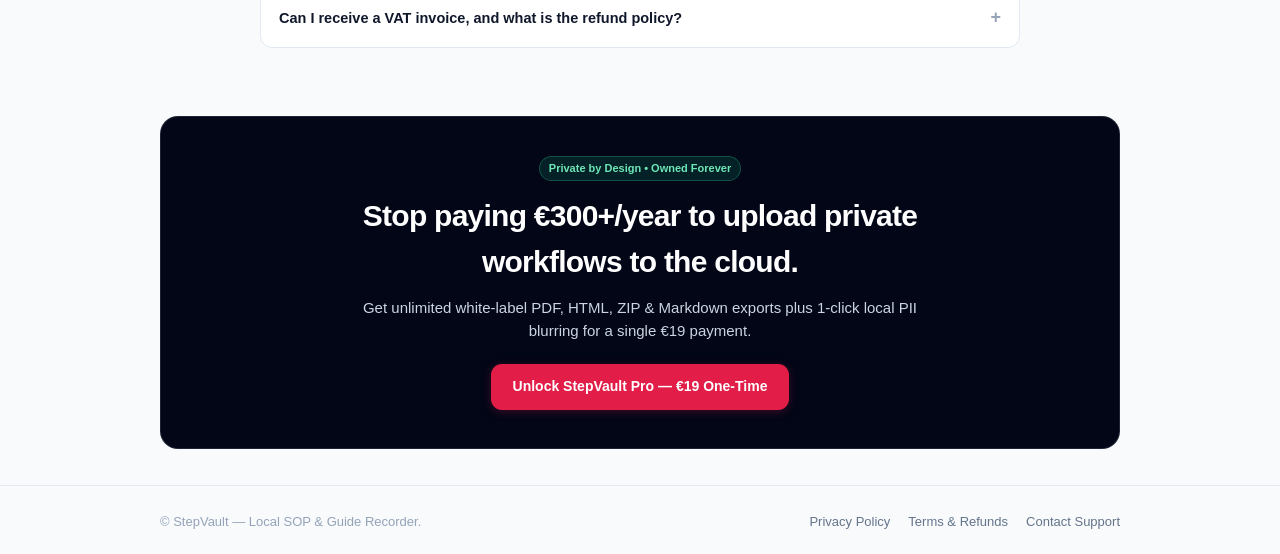
==== commit f3311995: "added better icon" ====
--- a/index.html
+++ b/index.html
@@ -249,10 +249,9 @@
 
           <a href="#download" id="download-firefox-btn" data-store-link="firefox" class="download-browser-btn">
             <span class="dl-browser-icon" aria-hidden="true">
-              <svg width="24" height="24" viewBox="0 0 24 24" fill="none" stroke="currentColor" stroke-width="1.9" stroke-linecap="round" stroke-linejoin="round">
-                <circle cx="12" cy="12" r="10" />
-                <path d="M16 8a5 5 0 1 0 1 6.5" />
-                <path d="M12 2a10 10 0 0 1 7.5 3.5L15 9" />
+              <svg width="22" height="22" viewBox="0 0 24 24" fill="none">
+                <circle cx="12" cy="12.1" r="5.8" fill="currentColor" fill-opacity="0.18" />
+                <path fill="currentColor" d="M8.824 7.287c.008 0 .004 0 0 0zm-2.8-1.4c.006 0 .003 0 0 0zm16.754 2.161c-.505-1.215-1.53-2.528-2.333-2.943.654 1.283 1.033 2.57 1.177 3.53l.002.02c-1.314-3.278-3.544-4.6-5.366-7.477-.091-.147-.184-.292-.273-.446a3.545 3.545 0 01-.13-.24 2.118 2.118 0 01-.172-.46.03.03 0 00-.027-.03.038.038 0 00-.021 0l-.006.001a.037.037 0 00-.01.005L15.624 0c-2.585 1.515-3.657 4.168-3.932 5.856a6.197 6.197 0 00-2.305.587.297.297 0 00-.147.37c.057.162.24.24.396.17a5.622 5.622 0 012.008-.523l.067-.005a5.847 5.847 0 011.957.222l.095.03a5.816 5.816 0 01.616.228c.08.036.16.073.238.112l.107.055a5.835 5.835 0 01.368.211 5.953 5.953 0 012.034 2.104c-.62-.437-1.733-.868-2.803-.681 4.183 2.09 3.06 9.292-2.737 9.02a5.164 5.164 0 01-1.513-.292 4.42 4.42 0 01-.538-.232c-1.42-.735-2.593-2.121-2.74-3.806 0 0 .537-2 3.845-2 .357 0 1.38-.998 1.398-1.287-.005-.095-2.029-.9-2.817-1.677-.422-.416-.622-.616-.8-.767a3.47 3.47 0 00-.301-.227 5.388 5.388 0 01-.032-2.842c-1.195.544-2.124 1.403-2.8 2.163h-.006c-.46-.584-.428-2.51-.402-2.913-.006-.025-.343.176-.389.206-.406.29-.787.616-1.136.974-.397.403-.76.839-1.085 1.303a9.816 9.816 0 00-1.562 3.52c-.003.013-.11.487-.19 1.073-.013.09-.026.181-.037.272a7.8 7.8 0 00-.069.667l-.002.034-.023.387-.001.06C.386 18.795 5.593 24 12.016 24c5.752 0 10.527-4.176 11.463-9.661.02-.149.035-.298.052-.448.232-1.994-.025-4.09-.753-5.844z" />
               </svg>
             </span>
             <span class="dl-btn-text">
